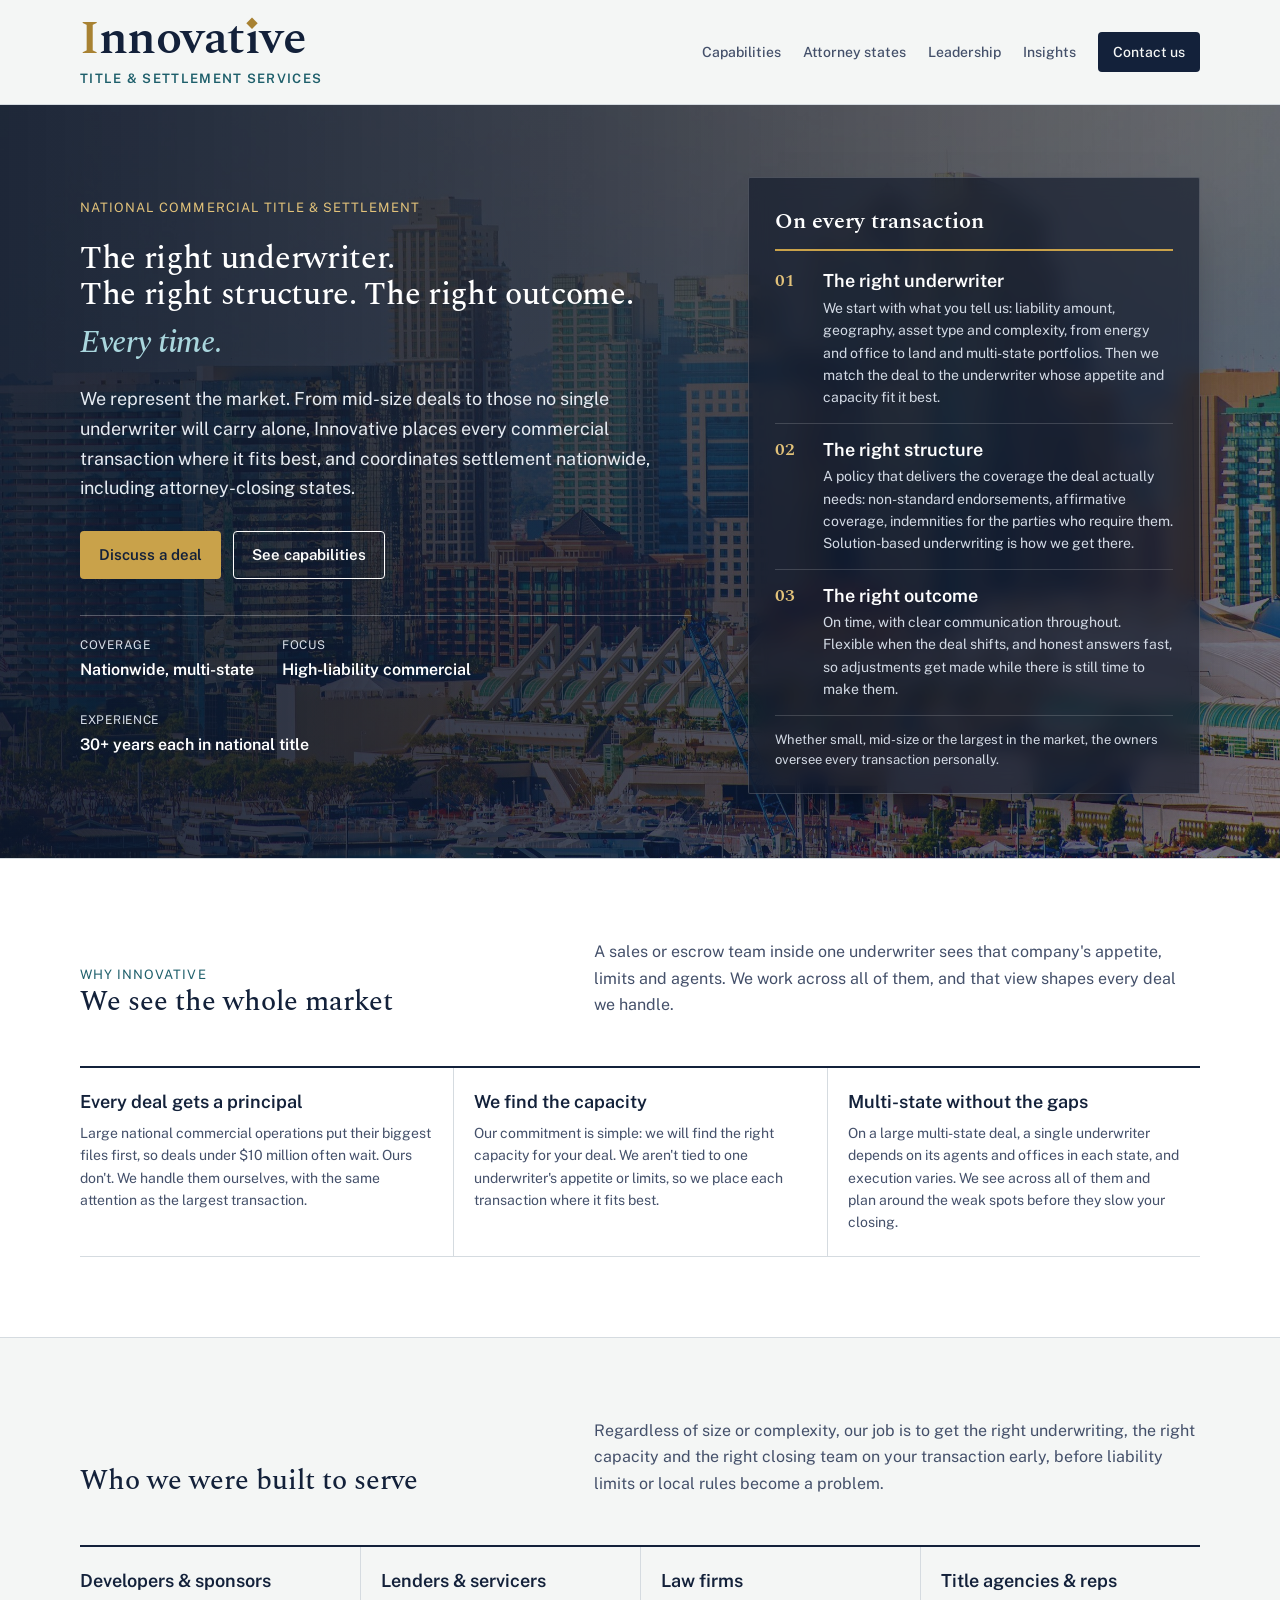
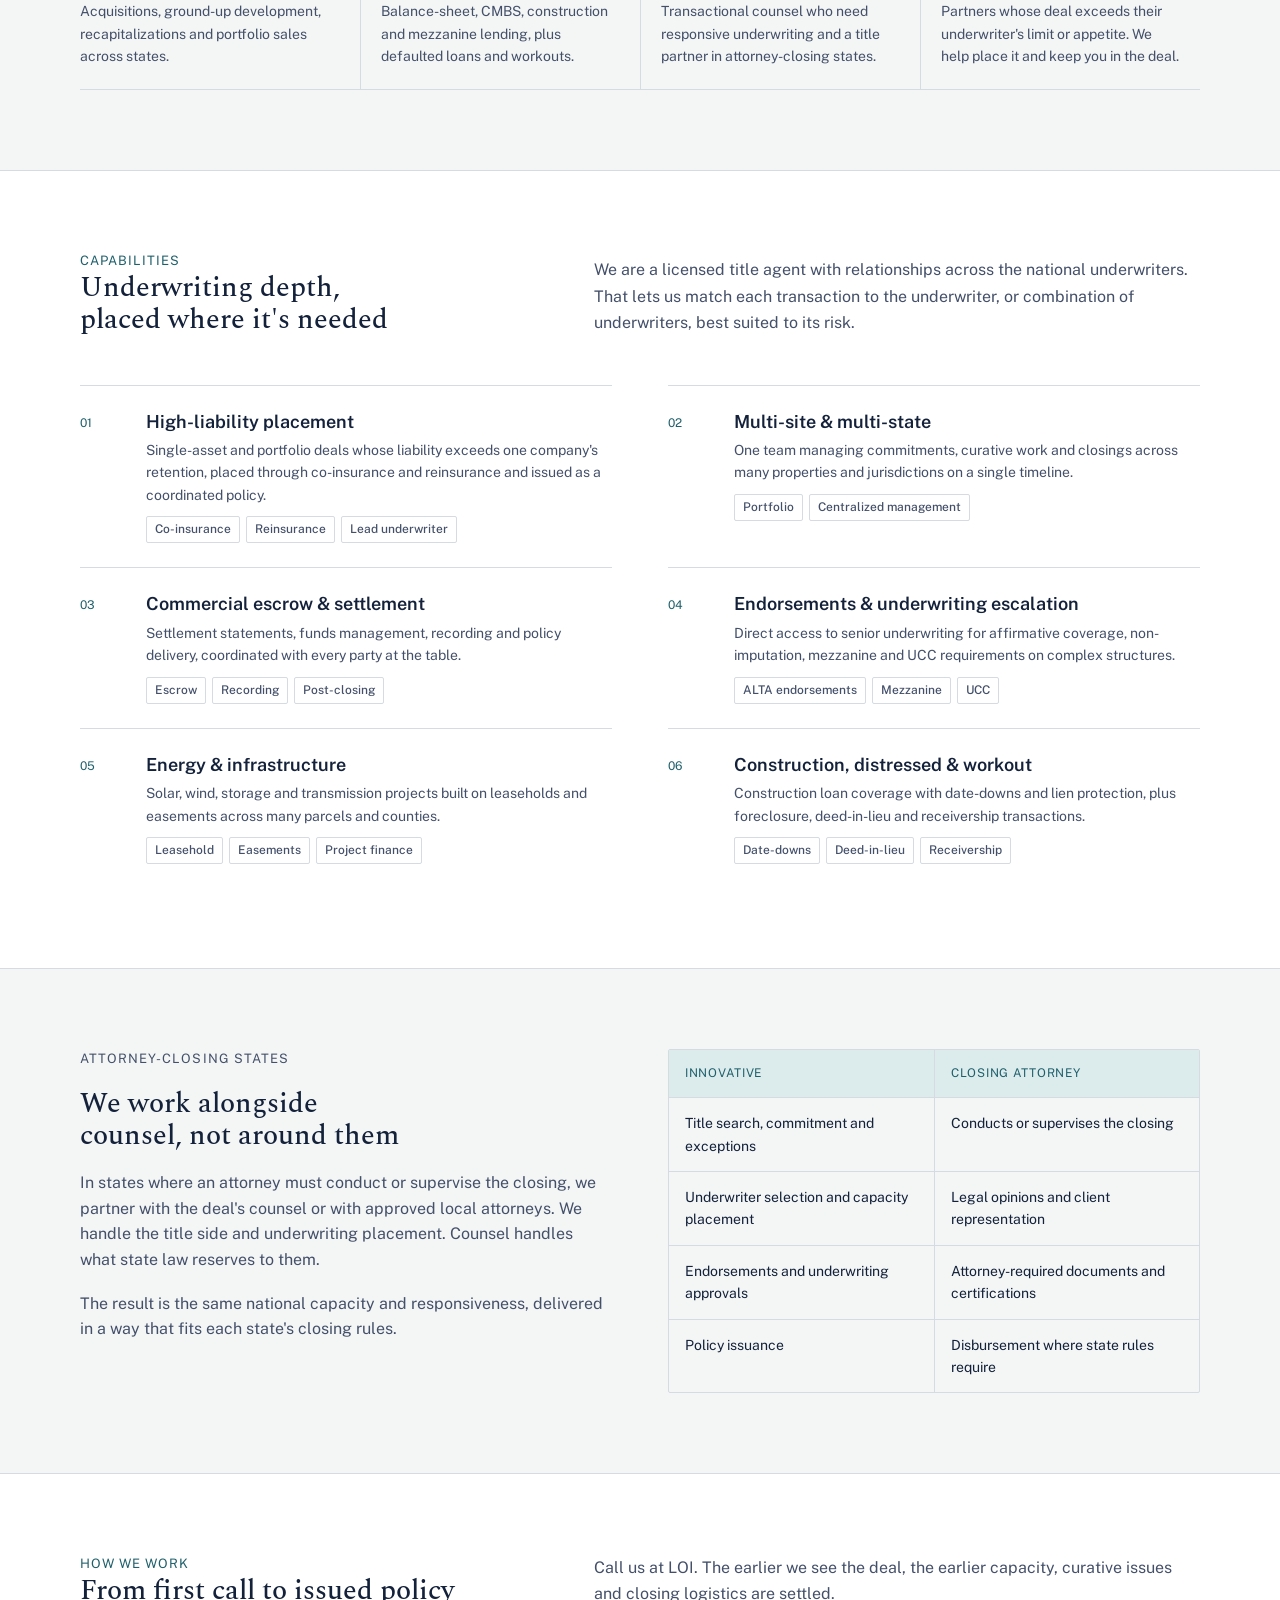
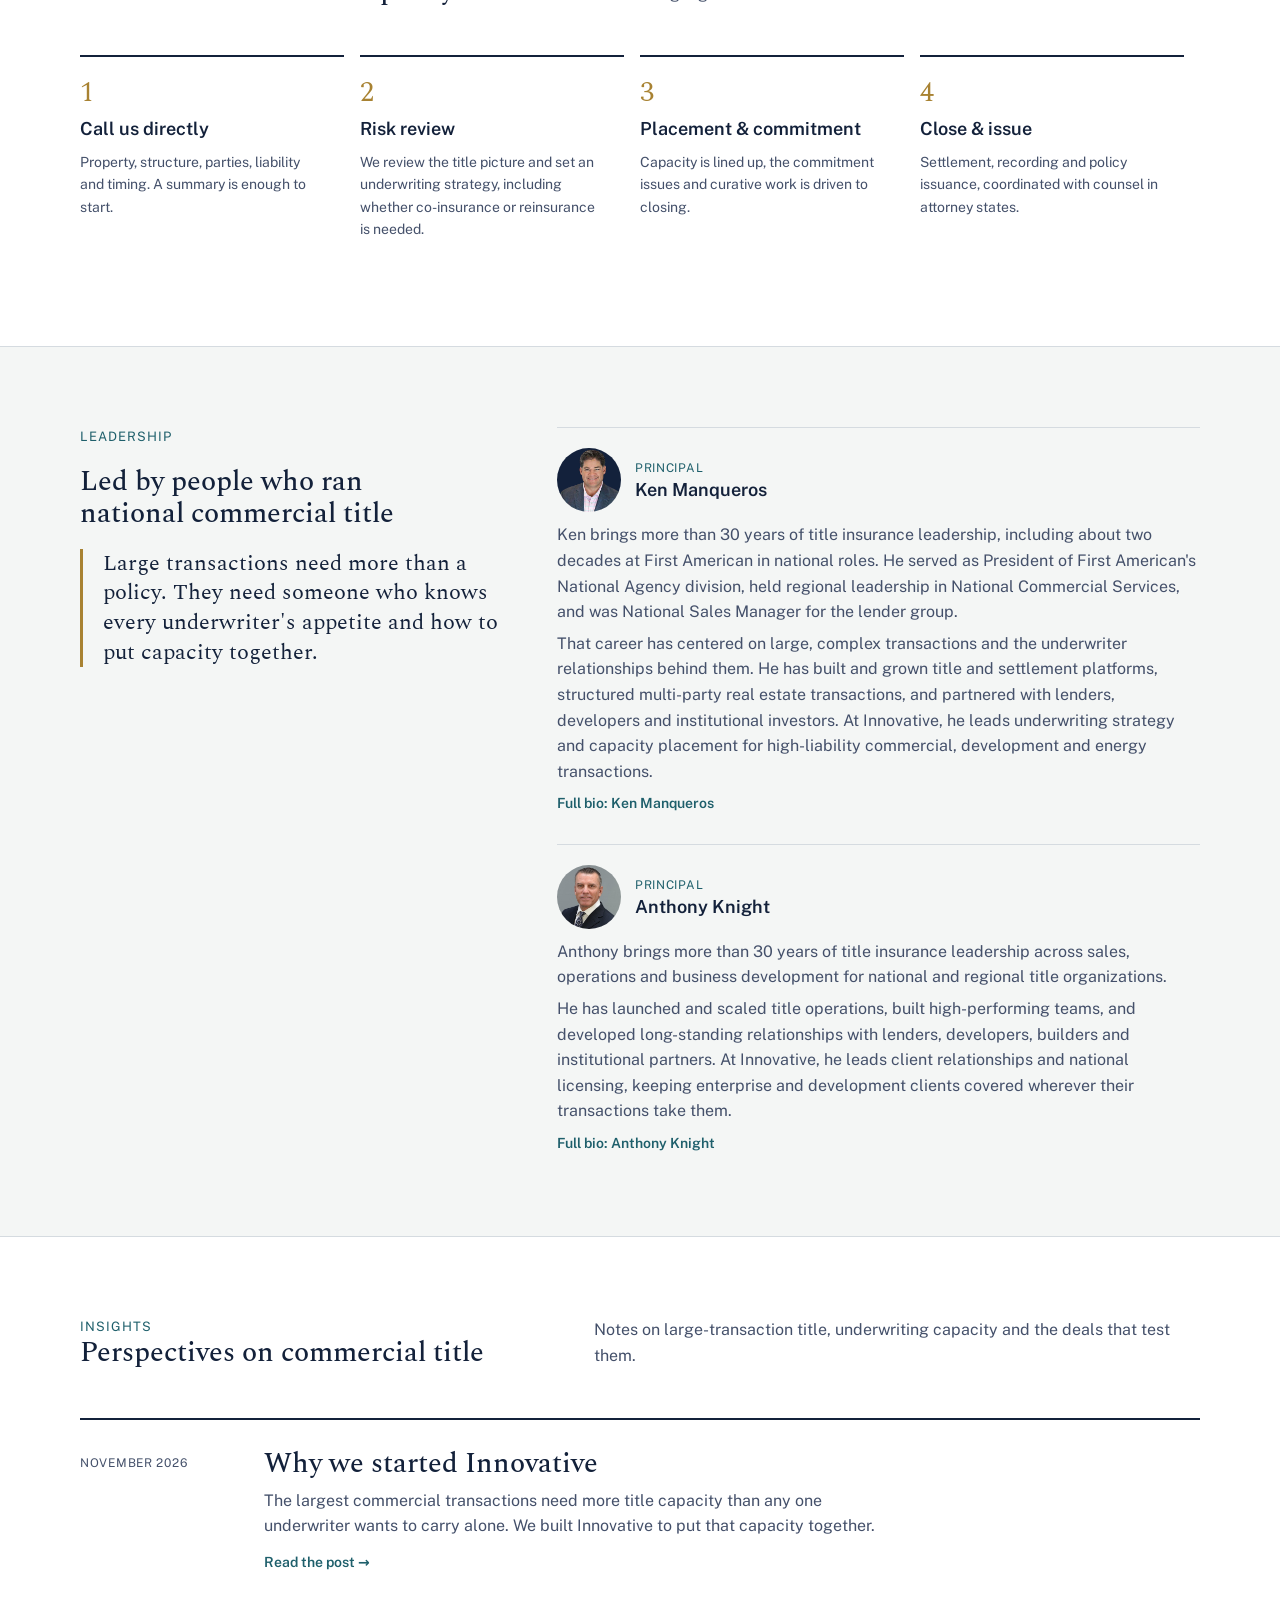
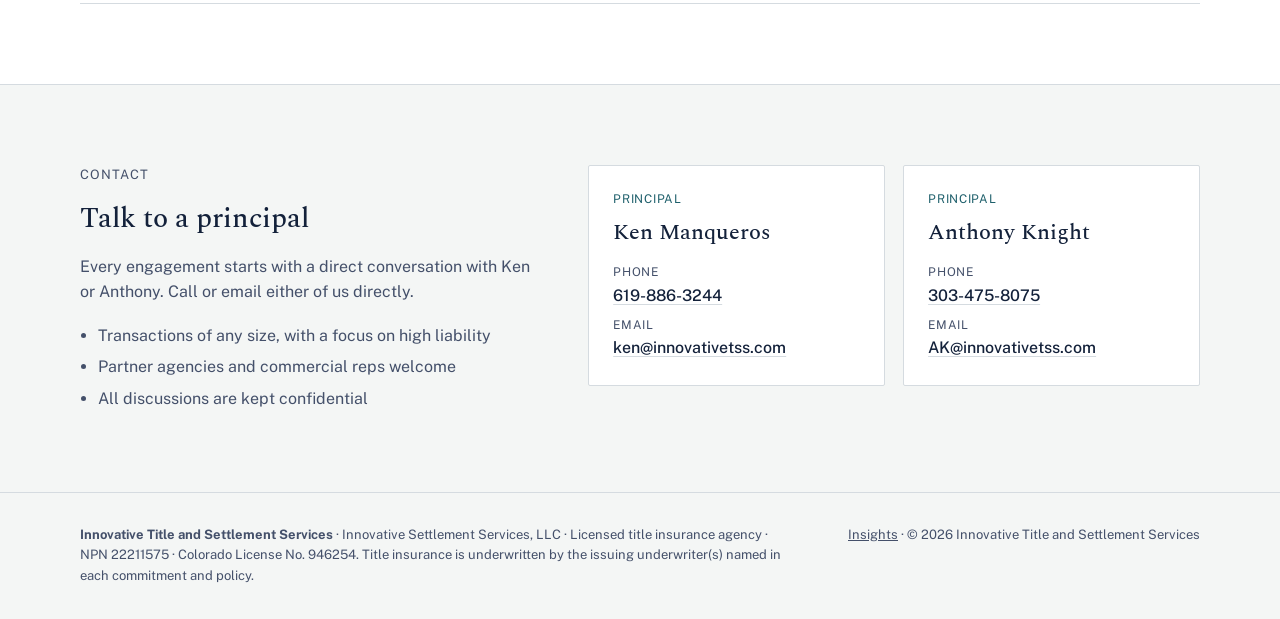
==== index.html @ 337cf84e "Use downtown San Diego photo; soften hero card" ====
<!doctype html>
<html lang="en">
<head>
<meta charset="utf-8">
<meta name="viewport" content="width=device-width,initial-scale=1,viewport-fit=cover">
<title>Innovative Title and Settlement Services | National Commercial Title</title>
<meta name="claude:viewport-fit-sides" content="cover">
<meta name="description" content="Innovative Title and Settlement Services places high-liability commercial title across national underwriters and coordinates settlement nationwide, including attorney-closing states.">
<link rel="canonical" href="https://innovativetss.com/">
<meta property="og:type" content="website">
<meta property="og:site_name" content="Innovative Title and Settlement Services">
<meta property="og:title" content="Innovative Title and Settlement Services | National Commercial Title">
<meta property="og:description" content="Innovative Title and Settlement Services places high-liability commercial title across national underwriters and coordinates settlement nationwide, including attorney-closing states.">
<meta property="og:url" content="https://innovativetss.com/">
<meta property="og:image" content="https://innovativetss.com/email-logo.png">
<meta name="twitter:card" content="summary">
<script type="application/ld+json">{"@context": "https://schema.org", "@graph": [{"@type": "Organization", "@id": "https://innovativetss.com/#organization", "name": "Innovative Title and Settlement Services", "legalName": "Innovative Settlement Services, LLC", "url": "https://innovativetss.com/", "logo": "https://innovativetss.com/email-logo.png", "founder": [{"@id": "https://innovativetss.com/ken-manqueros.html#person", "@type": "Person", "name": "Ken Manqueros"}, {"@id": "https://innovativetss.com/anthony-knight.html#person", "@type": "Person", "name": "Anthony Knight"}]}, {"@type": "WebSite", "@id": "https://innovativetss.com/#website", "url": "https://innovativetss.com/", "name": "Innovative Title and Settlement Services", "publisher": {"@id": "https://innovativetss.com/#organization"}}]}</script>
<link rel="icon" href="favicon.svg" type="image/svg+xml">
<link rel="preconnect" href="https://fonts.googleapis.com">
<link rel="preconnect" href="https://fonts.gstatic.com" crossorigin>
<link rel="stylesheet" href="https://fonts.googleapis.com/css2?family=Spectral:wght@400;500;600;700&family=Public+Sans:wght@400;500;600;700&display=swap">
<link rel="stylesheet" href="styles.css?v=fb296c94">
</head>
<body>
<header class="site">
  <div class="wrap">
    <a class="brand" href="#top" aria-label="Innovative Title and Settlement Services, home">
      <span><b class="wm"><span class="g">I</span>nnovat<span class="ii">ı<i class="dm"></i></span>ve</b><small>Title &amp; Settlement Services</small></span>
    </a>
    <nav class="primary" aria-label="Primary">
      <a href="#capabilities">Capabilities</a>
      <a href="#attorney-states">Attorney states</a>
      <a href="#leadership">Leadership</a>
      <a class="keep" href="insights.html">Insights</a>
      <a class="btn btn-primary" href="#contact">Contact<span class="opt">&nbsp;us</span></a>
    </nav>
  </div>
</header>

<main id="top">
  <section class="hero">
    <div class="wrap">
      <div class="hero-copy">
        <p class="eyebrow">National commercial title &amp; settlement</p>
        <h1><span class="nw">The right underwriter.</span> <span class="nw">The right structure.</span> <span class="nw">The right outcome.</span> <span class="h1-beat">Every time.</span></h1>
        <p class="lede">We represent the market. From mid-size deals to those no single underwriter will carry alone, Innovative places every commercial transaction where it fits best, and coordinates settlement nationwide, including attorney-closing states.</p>
        <div class="hero-actions">
          <a class="btn btn-primary" href="#contact">Discuss a deal</a>
          <a class="btn btn-ghost" href="#capabilities">See capabilities</a>
        </div>
        <dl class="hero-facts">
          <div><dt>Coverage</dt><dd>Nationwide, multi-state</dd></div>
          <div><dt>Focus</dt><dd>High-liability commercial</dd></div>
          <div><dt>Experience</dt><dd>30+ years each in national title</dd></div>
        </dl>
      </div>

      <aside class="schedule" aria-label="What we deliver on every transaction">
        <div class="schedule-head"><b>On every transaction</b></div>
        <ol class="beats">
          <li><span class="n">01</span><div><h3>The right underwriter</h3><p>We start with what you tell us: liability amount, geography, asset type and complexity, from energy and office to land and multi-state portfolios. Then we match the deal to the underwriter whose appetite and capacity fit it best.</p></div></li>
          <li><span class="n">02</span><div><h3>The right structure</h3><p>A policy that delivers the coverage the deal actually needs: non-standard endorsements, affirmative coverage, indemnities for the parties who require them. Solution-based underwriting is how we get there.</p></div></li>
          <li><span class="n">03</span><div><h3>The right outcome</h3><p>On time, with clear communication throughout. Flexible when the deal shifts, and honest answers fast, so adjustments get made while there is still time to make them.</p></div></li>
        </ol>
        <p class="schedule-foot">Whether small, mid-size or the largest in the market, the owners oversee every transaction personally.</p>
      </aside>
    </div>
  </section>

  <section class="band alt" id="why" aria-labelledby="why-h">
    <div class="wrap">
      <div class="sec-head">
        <div><p class="eyebrow">Why Innovative</p><h2 id="why-h">We see the whole market</h2></div>
        <p class="lede">A sales or escrow team inside one underwriter sees that company's appetite, limits and agents. We work across all of them, and that view shapes every deal we handle.</p>
      </div>
      <div class="audiences">
        <div class="aud"><h3>Every deal gets a principal</h3><p>Large national commercial operations put their biggest files first, so deals under $10 million often wait. Ours don't. We handle them ourselves, with the same attention as the largest transaction.</p></div>
        <div class="aud"><h3>We find the capacity</h3><p>Our commitment is simple: we will find the right capacity for your deal. We aren't tied to one underwriter's appetite or limits, so we place each transaction where it fits best.</p></div>
        <div class="aud"><h3>Multi-state without the gaps</h3><p>On a large multi-state deal, a single underwriter depends on its agents and offices in each state, and execution varies. We see across all of them and plan around the weak spots before they slow your closing.</p></div>
      </div>
    </div>
  </section>

  <section class="band" aria-labelledby="who">
    <div class="wrap">
      <div class="sec-head">
        <div><h2 id="who">Who we were built to serve</h2></div>
        <p class="lede">Regardless of size or complexity, our job is to get the right underwriting, the right capacity and the right closing team on your transaction early, before liability limits or local rules become a problem.</p>
      </div>
      <div class="audiences">
        <div class="aud"><h3>Developers &amp; sponsors</h3><p>Acquisitions, ground-up development, recapitalizations and portfolio sales across states.</p></div>
        <div class="aud"><h3>Lenders &amp; servicers</h3><p>Balance-sheet, CMBS, construction and mezzanine lending, plus defaulted loans and workouts.</p></div>
        <div class="aud"><h3>Law firms</h3><p>Transactional counsel who need responsive underwriting and a title partner in attorney-closing states.</p></div>
        <div class="aud"><h3>Title agencies &amp; reps</h3><p>Partners whose deal exceeds their underwriter's limit or appetite. We help place it and keep you in the deal.</p></div>
      </div>
    </div>
  </section>

  <section class="band alt" id="capabilities" aria-labelledby="cap-h">
    <div class="wrap">
      <div class="sec-head">
        <div><p class="eyebrow">Capabilities</p><h2 id="cap-h">Underwriting depth, placed where it's needed</h2></div>
        <p class="lede">We are a licensed title agent with relationships across the national underwriters. That lets us match each transaction to the underwriter, or combination of underwriters, best suited to its risk.</p>
      </div>
      <div class="caps">
        <article class="cap"><span class="code">01</span><div><h3>High-liability placement</h3><p>Single-asset and portfolio deals whose liability exceeds one company's retention, placed through co-insurance and reinsurance and issued as a coordinated policy.</p><ul><li>Co-insurance</li><li>Reinsurance</li><li>Lead underwriter</li></ul></div></article>
        <article class="cap"><span class="code">02</span><div><h3>Multi-site &amp; multi-state</h3><p>One team managing commitments, curative work and closings across many properties and jurisdictions on a single timeline.</p><ul><li>Portfolio</li><li>Centralized management</li></ul></div></article>
        <article class="cap"><span class="code">03</span><div><h3>Commercial escrow &amp; settlement</h3><p>Settlement statements, funds management, recording and policy delivery, coordinated with every party at the table.</p><ul><li>Escrow</li><li>Recording</li><li>Post-closing</li></ul></div></article>
        <article class="cap"><span class="code">04</span><div><h3>Endorsements &amp; underwriting escalation</h3><p>Direct access to senior underwriting for affirmative coverage, non-imputation, mezzanine and UCC requirements on complex structures.</p><ul><li>ALTA endorsements</li><li>Mezzanine</li><li>UCC</li></ul></div></article>
        <article class="cap"><span class="code">05</span><div><h3>Energy &amp; infrastructure</h3><p>Solar, wind, storage and transmission projects built on leaseholds and easements across many parcels and counties.</p><ul><li>Leasehold</li><li>Easements</li><li>Project finance</li></ul></div></article>
        <article class="cap"><span class="code">06</span><div><h3>Construction, distressed &amp; workout</h3><p>Construction loan coverage with date-downs and lien protection, plus foreclosure, deed-in-lieu and receivership transactions.</p><ul><li>Date-downs</li><li>Deed-in-lieu</li><li>Receivership</li></ul></div></article>
      </div>
    </div>
  </section>

  <section class="band" id="attorney-states" aria-labelledby="att-h">
    <div class="wrap split">
      <div class="copy">
        <p class="eyebrow">Attorney-closing states</p>
        <h2 id="att-h">We work alongside counsel, not around them</h2>
        <p>In states where an attorney must conduct or supervise the closing, we partner with the deal's counsel or with approved local attorneys. We handle the title side and underwriting placement. Counsel handles what state law reserves to them.</p>
        <p>The result is the same national capacity and responsiveness, delivered in a way that fits each state's closing rules.</p>
      </div>
      <div class="roles" role="table" aria-label="Division of responsibilities in attorney-closing states">
        <div class="roles-row head" role="row"><div role="columnheader">Innovative</div><div role="columnheader">Closing attorney</div></div>
        <div class="roles-row" role="row"><div role="cell">Title search, commitment and exceptions</div><div role="cell">Conducts or supervises the closing</div></div>
        <div class="roles-row" role="row"><div role="cell">Underwriter selection and capacity placement</div><div role="cell">Legal opinions and client representation</div></div>
        <div class="roles-row" role="row"><div role="cell">Endorsements and underwriting approvals</div><div role="cell">Attorney-required documents and certifications</div></div>
        <div class="roles-row" role="row"><div role="cell">Policy issuance</div><div role="cell">Disbursement where state rules require</div></div>
      </div>
    </div>
  </section>

  <section class="band alt" id="process" aria-labelledby="proc-h">
    <div class="wrap">
      <div class="sec-head">
        <div><p class="eyebrow">How we work</p><h2 id="proc-h">From first call to issued policy</h2></div>
        <p class="lede">Call us at LOI. The earlier we see the deal, the earlier capacity, curative issues and closing logistics are settled.</p>
      </div>
      <div class="steps">
        <div class="step"><span class="n">1</span><h3>Call us directly</h3><p>Property, structure, parties, liability and timing. A summary is enough to start.</p></div>
        <div class="step"><span class="n">2</span><h3>Risk review</h3><p>We review the title picture and set an underwriting strategy, including whether co-insurance or reinsurance is needed.</p></div>
        <div class="step"><span class="n">3</span><h3>Placement &amp; commitment</h3><p>Capacity is lined up, the commitment issues and curative work is driven to closing.</p></div>
        <div class="step"><span class="n">4</span><h3>Close &amp; issue</h3><p>Settlement, recording and policy issuance, coordinated with counsel in attorney states.</p></div>
      </div>
    </div>
  </section>

  <section class="band" id="leadership" aria-labelledby="lead-h">
    <div class="wrap leader">
      <div style="display:grid;gap:18px">
        <p class="eyebrow">Leadership</p>
        <h2 id="lead-h">Led by people who ran national commercial title</h2>
        <p class="quote">Large transactions need more than a policy. They need someone who knows every underwriter's appetite and how to put capacity together.</p>
      </div>
      <div class="people">
        <div class="person">
          <div class="person-head"><span class="avatar" aria-hidden="true"><img src="ken-manqueros.jpg" alt="" width="64" height="64"></span><div><span class="role">Principal</span><h3><a href="ken-manqueros.html">Ken Manqueros</a></h3></div></div>
          <p>Ken brings more than 30 years of title insurance leadership, including about two decades at First American in national roles. He served as President of First American's National Agency division, held regional leadership in National Commercial Services, and was National Sales Manager for the lender group.</p>
          <p>That career has centered on large, complex transactions and the underwriter relationships behind them. He has built and grown title and settlement platforms, structured multi-party real estate transactions, and partnered with lenders, developers and institutional investors. At Innovative, he leads underwriting strategy and capacity placement for high-liability commercial, development and energy transactions.</p>
          <p><a class="bio-link" href="ken-manqueros.html">Full bio: Ken Manqueros</a></p>
        </div>
        <div class="person">
          <div class="person-head"><span class="avatar" aria-hidden="true"><img src="anthony-knight.jpg" alt="" width="64" height="64"></span><div><span class="role">Principal</span><h3><a href="anthony-knight.html">Anthony Knight</a></h3></div></div>
          <p>Anthony brings more than 30 years of title insurance leadership across sales, operations and business development for national and regional title organizations.</p>
          <p>He has launched and scaled title operations, built high-performing teams, and developed long-standing relationships with lenders, developers, builders and institutional partners. At Innovative, he leads client relationships and national licensing, keeping enterprise and development clients covered wherever their transactions take them.</p>
          <p><a class="bio-link" href="anthony-knight.html">Full bio: Anthony Knight</a></p>
        </div>
      </div>
    </div>
  </section>

  <section class="band alt" id="insights" aria-labelledby="ins-h">
    <div class="wrap">
      <div class="sec-head">
        <div><p class="eyebrow">Insights</p><h2 id="ins-h">Perspectives on commercial title</h2></div>
        <p class="lede">Notes on large-transaction title, underwriting capacity and the deals that test them.</p>
      </div>
      <div class="post-list">
        <a class="post-item" href="why-we-started-innovative.html"><time>November 2026</time><div><h2>Why we started Innovative</h2><p>The largest commercial transactions need more title capacity than any one underwriter wants to carry alone. We built Innovative to put that capacity together.</p><span class="more">Read the post →</span></div></a>
      </div>
    </div>
  </section>

  <section class="contact band" id="contact" aria-labelledby="contact-h">
    <div class="wrap">
      <div class="contact-copy">
        <p class="eyebrow">Contact</p>
        <h2 id="contact-h">Talk to a principal</h2>
        <p>Every engagement starts with a direct conversation with Ken or Anthony. Call or email either of us directly.</p>
        <ul>
          <li>Transactions of any size, with a focus on high liability</li>
          <li>Partner agencies and commercial reps welcome</li>
          <li>All discussions are kept confidential</li>
        </ul>
      </div>
      <div class="contacts">
        <div class="card">
          <span class="role">Principal</span>
          <h3>Ken Manqueros</h3>
          <dl>
            <div><dt>Phone</dt><dd><a href="tel:+16198863244">619-886-3244</a></dd></div>
            <div><dt>Email</dt><dd><a href="mailto:ken@innovativetss.com">ken@innovativetss.com</a></dd></div>
          </dl>
        </div>
        <div class="card">
          <span class="role">Principal</span>
          <h3>Anthony Knight</h3>
          <dl>
            <div><dt>Phone</dt><dd><a href="tel:+13034758075">303-475-8075</a></dd></div>
            <div><dt>Email</dt><dd><a href="mailto:AK@innovativetss.com">AK@innovativetss.com</a></dd></div>
          </dl>
        </div>
      </div>
    </div>
  </section>
</main>


<footer class="site">
  <div class="wrap">
    <p><b>Innovative Title and Settlement Services</b> · Innovative Settlement Services, LLC · Licensed title insurance agency · NPN 22211575 · Colorado License No. 946254. Title insurance is underwritten by the issuing underwriter(s) named in each commitment and policy.</p>
    <p><a href="insights.html">Insights</a> · © 2026 Innovative Title and Settlement Services</p>
  </div>
</footer>
</body>
</html>
---- styles.css ----
/* Layout: document-inspired — a commitment "Schedule A" hero beside the thesis, then plain ruled sections like a title file, one brass accent for the liability stack. */
:root{
  --paper:#F4F6F5; --sheet:#FFFFFF; --ink:#13213A; --ink-2:#44506A; --rule:#D5DBE0;
  --steel:#1E5F6B; --steel-soft:#DCEBEC; --brass:#A88232; --brass-soft:#F2E8D2;
  --display:"Spectral", Georgia, "Times New Roman", serif;
  --body:"Public Sans", system-ui, -apple-system, "Segoe UI", sans-serif;
  --mono:"Public Sans", system-ui, -apple-system, "Segoe UI", sans-serif;
  /* type scale: xs .75 / sm .875 / base 1 / lg 1.125 / xl 1.375 / 2xl 1.75 / 3xl 2.25 */
  --s0:.75rem; --s1:.8125rem; --s-sm:.875rem; --s2:1rem; --s3:1.125rem; --s4:1.375rem; --s5:1.75rem; --s6:2rem; --brand:3rem;
  --wrap:72rem;
}
@media (prefers-color-scheme: dark){:root:not([data-theme="light"]){
  --paper:#0E1522; --sheet:#152034; --ink:#E8ECF2; --ink-2:#A7B1C2; --rule:#2A3650;
  --steel:#6FB6C0; --steel-soft:#183740; --brass:#D2AC5C; --brass-soft:#3A3020; color-scheme:dark}}
:root[data-theme="dark"]{
  --paper:#0E1522; --sheet:#152034; --ink:#E8ECF2; --ink-2:#A7B1C2; --rule:#2A3650;
  --steel:#6FB6C0; --steel-soft:#183740; --brass:#D2AC5C; --brass-soft:#3A3020; color-scheme:dark}

body{background:var(--paper);color:var(--ink);font-family:var(--body);font-size:var(--s2);line-height:1.6;-webkit-font-smoothing:antialiased}
*,*::before,*::after{box-sizing:border-box}
a{color:var(--steel)}
:focus-visible{outline:2px solid var(--brass);outline-offset:3px}
.wrap{max-width:var(--wrap);margin:0 auto;padding-left:max(16px,env(safe-area-inset-left,0px));padding-right:max(16px,env(safe-area-inset-right,0px))}
h1,h2,h3{font-family:var(--display);font-weight:500;line-height:1.15;text-wrap:balance;margin:0}
h1{font-size:var(--s6);letter-spacing:-.01em}
h2{font-size:var(--s5)}
h3{font-size:var(--s3);font-family:var(--body);font-weight:600;line-height:1.3}
p{margin:0}
.eyebrow{font-family:var(--mono);font-size:var(--s1);letter-spacing:.08em;text-transform:uppercase;color:var(--steel)}
.lede{font-size:var(--s3);line-height:1.65;color:var(--ink-2);max-width:38rem}

/* header */
body::before{content:"";position:fixed;inset:0 0 auto;height:env(safe-area-inset-top,0px);z-index:10;background:var(--paper)}
header.site{position:sticky;top:env(safe-area-inset-top,0px);z-index:9;background:var(--paper);border-bottom:1px solid var(--rule)}
header.site .wrap{display:flex;align-items:center;justify-content:space-between;gap:16px;padding-block:14px;flex-wrap:wrap}
.brand{display:flex;align-items:center;gap:14px;text-decoration:none;color:var(--ink)}
.brand svg{flex:none;width:66px;height:66px}
.brand b{font-family:var(--display);font-weight:700;font-size:var(--brand);letter-spacing:-.01em;line-height:1.05;display:block}
.brand .wm{font-weight:600}
.wm .ii{position:relative;display:inline-block;line-height:1}
.wm .dm{position:absolute;left:calc(50% - .005em);top:.165em;width:.16em;height:.16em;transform:translate(-50%,-50%) rotate(45deg);background:var(--brass)}
.wm .g{color:var(--brass)}
.brand small{display:block;margin-top:5px;font-family:var(--mono);font-size:var(--s1);font-weight:600;letter-spacing:.1em;text-transform:uppercase;color:var(--steel)}
nav.primary{display:flex;gap:22px;flex-wrap:wrap;align-items:center}
nav.primary a{color:var(--ink-2);text-decoration:none;font-size:var(--s-sm);font-weight:500}
nav.primary a:hover{color:var(--ink)}
.btn{display:inline-flex;align-items:center;gap:8px;padding:11px 18px;border-radius:4px;font-weight:600;font-size:.9375rem;text-decoration:none;border:1px solid transparent;cursor:pointer;font-family:var(--body)}
.btn-primary{background:var(--ink);color:var(--paper)}
.btn-primary:hover{background:var(--steel)}
.btn-ghost{border-color:var(--ink);color:var(--ink);background:transparent}
.btn-ghost:hover{background:var(--sheet)}
nav.primary .btn{padding:8px 14px;color:var(--paper);gap:0}
@media (max-width:1180px){nav.primary a:not(.btn):not(.keep){display:none}}
@media (max-width:600px){nav.primary a.keep{display:none}}
@media (max-width:760px){
  header.site .wrap{flex-wrap:nowrap;padding-block:14px;gap:10px}
  .brand{gap:10px;min-width:0}
  :root{--s6:1.625rem;--s5:1.375rem;--brand:2.25rem}
  .brand svg{width:50px;height:50px}
  .brand b{letter-spacing:-.015em;line-height:1}
  .brand small{font-size:.6rem;font-weight:600;letter-spacing:.06em;white-space:nowrap;color:var(--steel);margin-top:4px;display:block}
  nav.primary{flex-wrap:nowrap;flex:none}
  nav.primary .btn{padding:8px 11px;font-size:.8125rem}
  nav.primary .btn .opt{display:none}
  .hero .wrap{padding-block:36px 44px}
}

/* hero */
.hero .wrap{display:grid;grid-template-columns:minmax(0,1.15fr) minmax(0,.85fr);gap:56px;padding-block:72px 64px;align-items:center}
.hero-copy{display:grid;gap:22px}
.hero-actions{display:flex;gap:12px;flex-wrap:wrap;margin-top:6px}
.hero-facts{display:flex;gap:28px;flex-wrap:wrap;margin-top:14px;padding-top:20px;border-top:1px solid var(--rule)}
.hero-facts div{display:grid;gap:2px}
.hero-facts dt{font-family:var(--mono);font-size:var(--s0);letter-spacing:.06em;text-transform:uppercase;color:var(--ink-2)}
.hero-facts dd{margin:0;font-weight:600}
@media (max-width:900px){.hero .wrap{grid-template-columns:1fr;gap:40px;padding-block:48px}}

/* schedule A card */
.schedule{background:var(--sheet);border:1px solid var(--rule);border-radius:2px;padding:26px 26px 22px;box-shadow:0 1px 0 var(--rule),0 18px 40px -28px rgba(19,33,58,.45);font-size:var(--s-sm);min-width:0}
.schedule-head{display:flex;justify-content:space-between;align-items:baseline;gap:12px;border-bottom:2px solid var(--ink);padding-bottom:10px;margin-bottom:14px}
.schedule-head b{font-family:var(--display);font-size:var(--s4);font-weight:600}
.schedule-head span{font-family:var(--mono);font-size:var(--s0);color:var(--ink-2)}
.schedule dl{display:grid;grid-template-columns:auto 1fr;gap:8px 14px;margin:0 0 18px}
.schedule dt{font-family:var(--mono);font-size:var(--s0);color:var(--ink-2);padding-top:2px}
.schedule dd{margin:0}
.stack-label{font-family:var(--mono);font-size:var(--s0);letter-spacing:.06em;text-transform:uppercase;color:var(--ink-2);margin-bottom:8px}
.stack{display:grid;gap:4px}
.layer{display:flex;justify-content:space-between;align-items:center;gap:10px;padding:10px 12px;border-radius:2px;font-weight:500}
.layer small{font-family:var(--mono);font-size:var(--s0);font-weight:400}
.l1{background:var(--ink);color:var(--paper)}
.l2{background:var(--steel);color:var(--paper)}
.l3{background:var(--brass-soft);color:var(--ink);border:1px dashed var(--brass)}
.beats{list-style:none;margin:0;padding:0}
.beats li{display:grid;grid-template-columns:2.25rem 1fr;gap:4px 12px;padding:14px 0;border-bottom:1px solid var(--rule)}
.beats li:first-child{padding-top:4px}
.beats .n{font-family:var(--display);font-size:var(--s3);color:var(--brass);font-weight:600;line-height:1.3}
.beats h3{font-size:var(--s3);font-weight:600;margin:0 0 4px}
.beats p{margin:0;color:var(--ink-2)}
.schedule-foot{margin-top:14px;font-size:.8125rem;color:var(--ink-2)}

/* sections */
section.band{border-top:1px solid var(--rule)}
section.band > .wrap{padding-block:80px}
.sec-head{display:grid;grid-template-columns:minmax(0,1fr) minmax(0,1.3fr);gap:48px;margin-bottom:48px;align-items:end}
.sec-head .lede{font-size:var(--s2)}
@media (max-width:800px){.sec-head{grid-template-columns:1fr;gap:16px}}
.alt{background:var(--sheet)}

/* audiences */
.audiences{display:grid;grid-template-columns:repeat(auto-fit,minmax(min(100%,13rem),1fr));gap:0;border-top:2px solid var(--ink)}
.aud{padding:22px 20px 22px 0;border-bottom:1px solid var(--rule);display:grid;gap:8px;align-content:start}
.aud + .aud{padding-left:20px;border-left:1px solid var(--rule)}
@media (max-width:640px){.aud + .aud{padding-left:0;border-left:0}}
.aud p{color:var(--ink-2);font-size:var(--s-sm)}

/* capabilities */
.caps{display:grid;grid-template-columns:repeat(2,minmax(0,1fr));gap:0 56px}
@media (max-width:760px){.caps{grid-template-columns:1fr}}
.cap{display:grid;grid-template-columns:3.25rem minmax(0,1fr);gap:14px;padding-block:24px;border-top:1px solid var(--rule)}
.cap .code{font-family:var(--mono);font-size:var(--s0);color:var(--steel);padding-top:4px}
.cap h3{margin-bottom:6px}
.cap p{color:var(--ink-2);font-size:var(--s-sm)}
.cap ul{margin:10px 0 0;padding:0;list-style:none;display:flex;flex-wrap:wrap;gap:6px}
.cap li{font-family:var(--mono);font-size:var(--s0);font-weight:500;padding:3px 8px;border:1px solid var(--rule);border-radius:2px;color:var(--ink-2)}

/* attorney states */
.split{display:grid;grid-template-columns:minmax(0,1fr) minmax(0,1fr);gap:56px;align-items:start}
@media (max-width:860px){.split{grid-template-columns:1fr;gap:32px}}
.split .copy{display:grid;gap:18px}
.split .copy p{color:var(--ink-2)}
.roles{border:1px solid var(--rule);background:var(--paper);border-radius:2px}
.roles-row{display:grid;grid-template-columns:minmax(0,1fr) minmax(0,1fr);border-top:1px solid var(--rule)}
.roles-row:first-child{border-top:0}
.roles-row > div{padding:14px 16px;font-size:var(--s-sm);min-width:0}
.roles-row > div + div{border-left:1px solid var(--rule)}
.roles-row.head > div{font-family:var(--mono);font-size:var(--s0);letter-spacing:.06em;text-transform:uppercase;color:var(--steel);background:var(--steel-soft)}

/* process */
.steps{display:grid;grid-template-columns:repeat(4,minmax(0,1fr));gap:0;counter-reset:step}
@media (max-width:900px){.steps{grid-template-columns:repeat(2,minmax(0,1fr))}}
@media (max-width:520px){.steps{grid-template-columns:1fr}}
.step{padding:22px 22px 26px 0;border-top:2px solid var(--ink);display:grid;gap:10px;align-content:start;margin-right:16px}
.step .n{font-family:var(--display);font-size:var(--s5);color:var(--brass);line-height:1}
.step p{color:var(--ink-2);font-size:var(--s-sm)}

/* leadership */
.leader{display:grid;grid-template-columns:minmax(0,.8fr) minmax(0,1.2fr);gap:48px;align-items:start}
@media (max-width:800px){.leader{grid-template-columns:1fr;gap:24px}}
.quote{font-family:var(--display);font-size:var(--s4);line-height:1.35;border-left:3px solid var(--brass);padding-left:20px}
.people{display:grid;gap:28px}
.person{display:grid;gap:6px;padding-top:20px;border-top:1px solid var(--rule)}
.person .role{font-family:var(--mono);font-size:var(--s0);letter-spacing:.06em;text-transform:uppercase;color:var(--steel)}
.person p{color:var(--ink-2)}
.todo{background:var(--brass-soft);color:var(--ink);padding:0 4px;border-radius:2px}
.person-head{display:flex;align-items:center;gap:14px;margin-bottom:4px}
.person-head .role{display:block}
.avatar{flex:none;width:64px;height:64px;border-radius:50%;display:grid;place-items:center;background:var(--steel-soft);color:var(--steel);font-family:var(--display);font-size:1.375rem;font-weight:600;overflow:hidden}
.avatar img{width:100%;height:100%;object-fit:cover}
.contacts{display:grid;grid-template-columns:repeat(2,minmax(0,1fr));gap:18px;align-content:start}
@media (max-width:560px){.contacts{grid-template-columns:1fr}}
.card{background:var(--sheet);border:1px solid var(--rule);border-radius:2px;padding:24px;display:grid;gap:10px;align-content:start;min-width:0}
.card .role{font-family:var(--mono);font-size:var(--s0);letter-spacing:.06em;text-transform:uppercase;color:var(--steel)}
.card h3{font-family:var(--display);font-weight:500;font-size:var(--s4)}
.card dl{margin:6px 0 0;display:grid;gap:8px}
.card dt{font-family:var(--mono);font-size:var(--s0);letter-spacing:.06em;text-transform:uppercase;color:var(--ink-2)}
.card dd{margin:0;font-weight:500;overflow-wrap:anywhere}
.card a{color:var(--ink);text-decoration-color:var(--rule);text-underline-offset:3px}
.card a:hover{color:var(--steel)}
.licenses{font-size:var(--s0)}

/* contact */
.contact .wrap{display:grid;grid-template-columns:minmax(0,.85fr) minmax(0,1.15fr);gap:56px;padding-block:80px}
@media (max-width:900px){.contact .wrap{grid-template-columns:1fr;gap:32px}}
.contact-copy{display:grid;gap:18px;align-content:start}
.contact-copy p{color:var(--ink-2)}
.contact-copy ul{margin:0;padding-left:1.1rem;color:var(--ink-2);display:grid;gap:6px}
form.intake{background:var(--sheet);border:1px solid var(--rule);border-radius:2px;padding:28px;display:grid;grid-template-columns:repeat(2,minmax(0,1fr));gap:16px 18px}
@media (max-width:560px){form.intake{grid-template-columns:1fr;padding:20px}}
.field{display:grid;gap:6px;min-width:0}
.field.full{grid-column:1/-1}
label{font-size:.8125rem;font-weight:600}
input,select,textarea{font:inherit;font-size:.9375rem;color:var(--ink);background:var(--paper);border:1px solid var(--rule);border-radius:3px;padding:10px 12px;width:100%}
textarea{min-height:110px;resize:vertical}
input:focus,select:focus,textarea:focus{outline:2px solid var(--steel);outline-offset:0;border-color:var(--steel)}
.form-foot{grid-column:1/-1;display:flex;justify-content:space-between;align-items:center;gap:16px;flex-wrap:wrap}
.form-foot small{color:var(--ink-2);font-size:.8125rem;max-width:26rem}
.thanks{grid-column:1/-1;background:var(--steel-soft);color:var(--ink);padding:14px 16px;border-radius:3px;font-size:.9375rem}

footer.site{border-top:1px solid var(--rule)}
footer.site .wrap{padding-block:32px;display:flex;justify-content:space-between;gap:24px;flex-wrap:wrap;color:var(--ink-2);font-size:.8125rem}
footer.site p{max-width:44rem}
@media (prefers-reduced-motion:no-preference){.btn{transition:background .15s,color .15s}}

/* ---------- insights ---------- */
.page-head .wrap{padding-block:56px 40px;display:grid;gap:14px}
.page-head h1{font-size:var(--s6)}
.page-head .lede{font-size:var(--s3)}
.post-list{display:grid;gap:0;border-top:2px solid var(--ink)}
.post-item{display:grid;grid-template-columns:10rem minmax(0,1fr);gap:24px;padding-block:28px;border-bottom:1px solid var(--rule);text-decoration:none;color:var(--ink)}
.post-item:hover h2{color:var(--steel)}
.post-item time{font-family:var(--mono);font-size:var(--s0);letter-spacing:.06em;text-transform:uppercase;color:var(--ink-2);padding-top:6px}
.post-item h2{font-size:var(--s5);margin-bottom:8px}
.post-item p{color:var(--ink-2);max-width:40rem}
.post-item .more{display:inline-block;margin-top:12px;font-weight:600;font-size:var(--s-sm);color:var(--steel)}
@media (max-width:640px){.post-item{grid-template-columns:1fr;gap:6px}}
.article .wrap{padding-block:48px 72px}
.article-inner{max-width:42rem;margin:0 auto;display:grid;gap:22px}
.article .back{font-size:var(--s-sm);font-weight:600;color:var(--steel);text-decoration:none}
.article h1{font-size:var(--s6)}
.article .dek{font-size:var(--s3);color:var(--ink-2);line-height:1.6}
.byline{display:flex;gap:12px;align-items:center;padding-block:14px;border-block:1px solid var(--rule);font-size:var(--s-sm);color:var(--ink-2)}
.byline b{color:var(--ink);font-weight:600}
.article-body{display:grid;gap:18px;font-size:1.0625rem;line-height:1.75}
.article-body h2{font-size:var(--s4);margin-top:14px}
.article-body ul{margin:0;padding-left:1.2rem;display:grid;gap:8px}
.article-body strong{font-weight:600}
.cta-box{margin-top:12px;background:var(--sheet);border:1px solid var(--rule);border-left:3px solid var(--brass);padding:22px 24px;display:grid;gap:10px}
.cta-box p{color:var(--ink-2)}
.cta-box .btn{justify-self:start}
nav.primary a[aria-current="page"]{color:var(--ink);font-weight:600}

footer.site a{color:inherit}
section[id]{scroll-margin-top:110px}
@media (max-width:760px){section[id]{scroll-margin-top:90px}}

.h1-beat{display:block;margin-top:.35em;color:var(--steel);font-style:italic}
.nw{white-space:nowrap}

/* ---------- bios ---------- */
.person h3 a{color:inherit;text-decoration:none}
.person h3 a:hover{color:var(--steel)}
.bio-link{font-weight:600;font-size:var(--s-sm);color:var(--steel);text-decoration:none}
.bio-link:hover{text-decoration:underline}
.byline a{color:inherit;text-decoration:none}
.byline a:hover b{color:var(--steel)}
.article-body .bio-posts{list-style:none;padding:0;margin:0;display:grid;gap:10px}

.bio-photo{width:160px;height:160px;border-radius:50%;object-fit:cover;display:block}
.avatar{overflow:hidden}

/* hero skyline: downtown San Diego behind the headline */
body{margin:0}
.hero{position:relative;isolation:isolate;color:#fff;
  --ink:#FFFFFF;--ink-2:#D9E0EA;--steel:#A9D6DD;--rule:rgba(255,255,255,.28);
  background:
    linear-gradient(90deg,rgba(13,22,40,.90) 0%,rgba(13,22,40,.78) 45%,rgba(13,22,40,.55) 100%),
    url(hero-skyline.jpg) center 40%/cover no-repeat #0D1628}
.hero .eyebrow{color:#E2C27A}
.hero .lede{color:#E6EBF2}
.hero .btn-primary{background:#C9A24A;color:#13213A}
.hero .btn-primary:hover{background:#E2C27A}
.hero .btn-ghost{border-color:#fff;color:#fff}
.hero .btn-ghost:hover{background:rgba(255,255,255,.12)}
.hero .schedule{background:rgba(13,22,40,.62);border:1px solid rgba(255,255,255,.18);box-shadow:0 20px 50px -30px rgba(0,0,0,.7);
  -webkit-backdrop-filter:blur(10px);backdrop-filter:blur(10px);color:#fff}
.hero .schedule-head{border-bottom-color:#C9A24A}
.hero .beats .n{color:#E2C27A}
.hero .beats li{border-bottom-color:rgba(255,255,255,.16)}
.hero .beats p,.hero .schedule-foot{color:#D3DAE5}
@media (max-width:900px){.hero{background:
    linear-gradient(180deg,rgba(13,22,40,.82) 0%,rgba(13,22,40,.74) 100%),
    url(hero-skyline.jpg) 40% center/cover no-repeat #0D1628}}
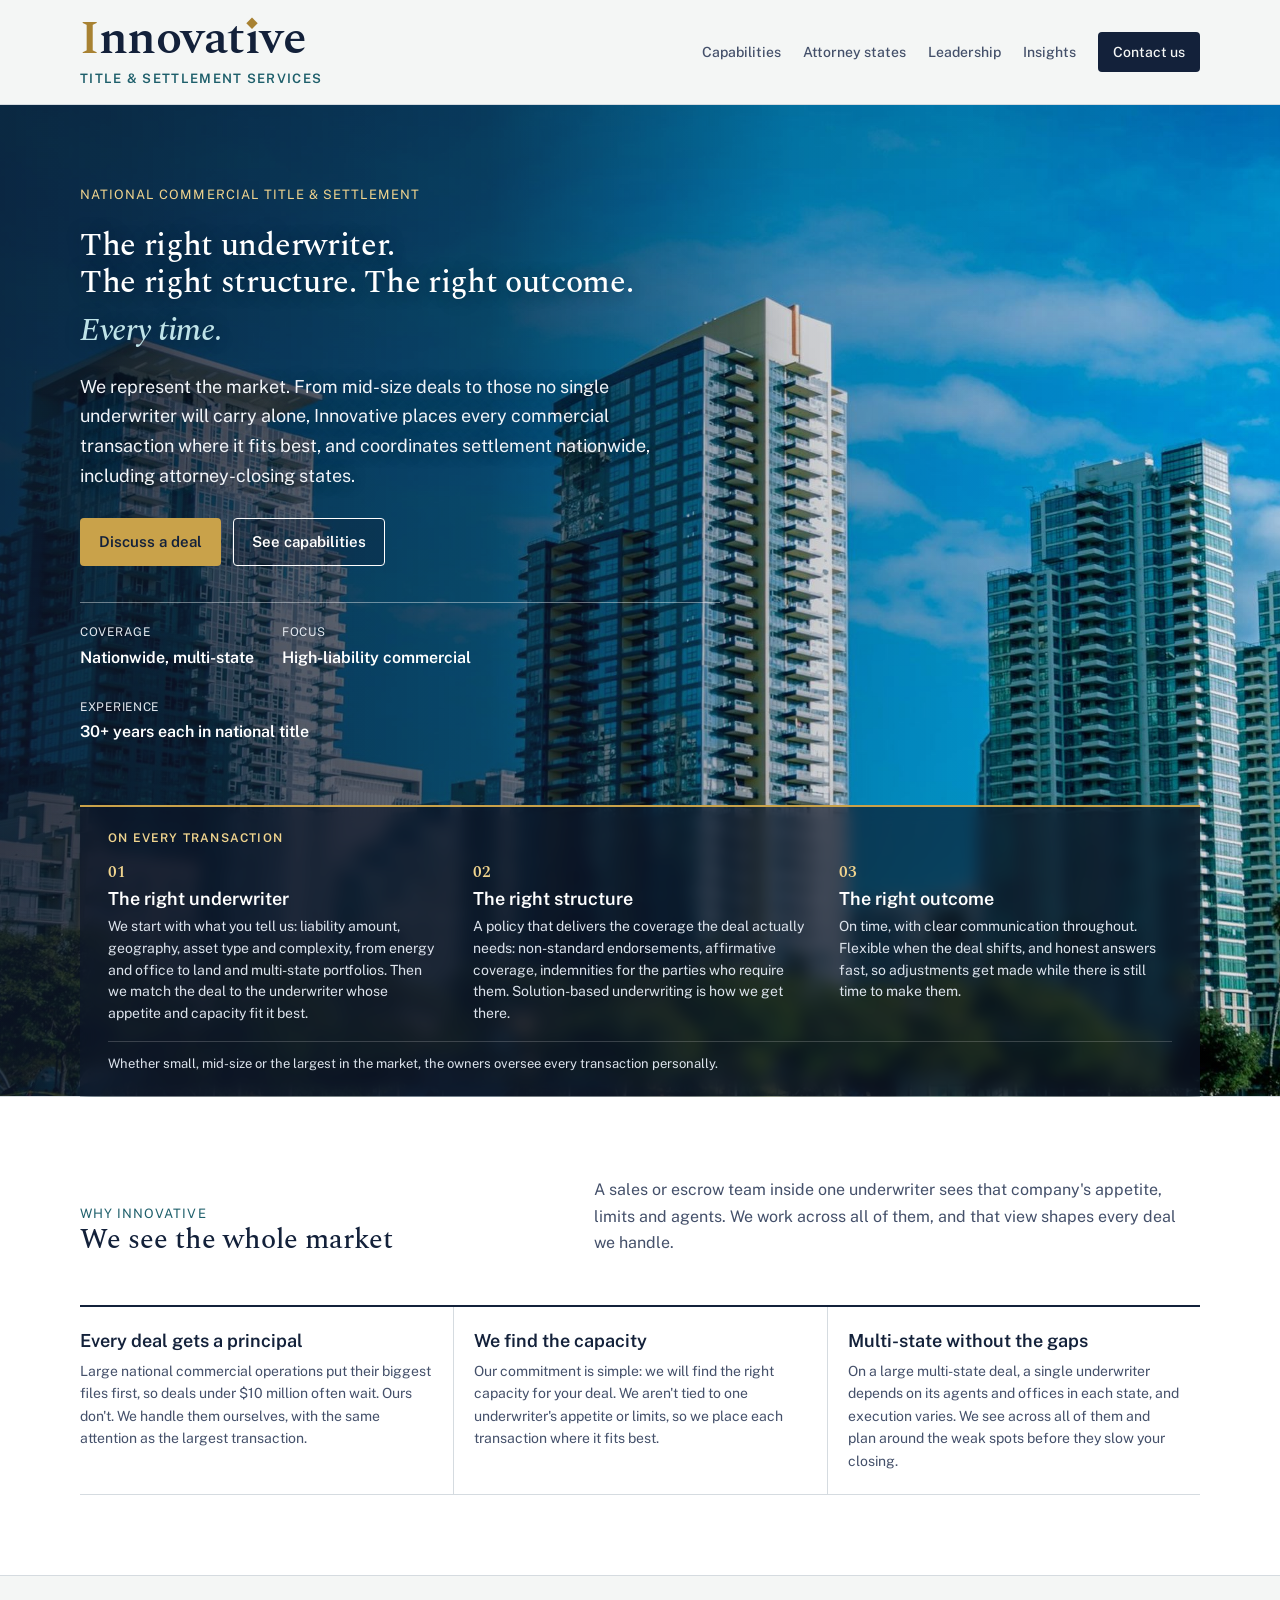
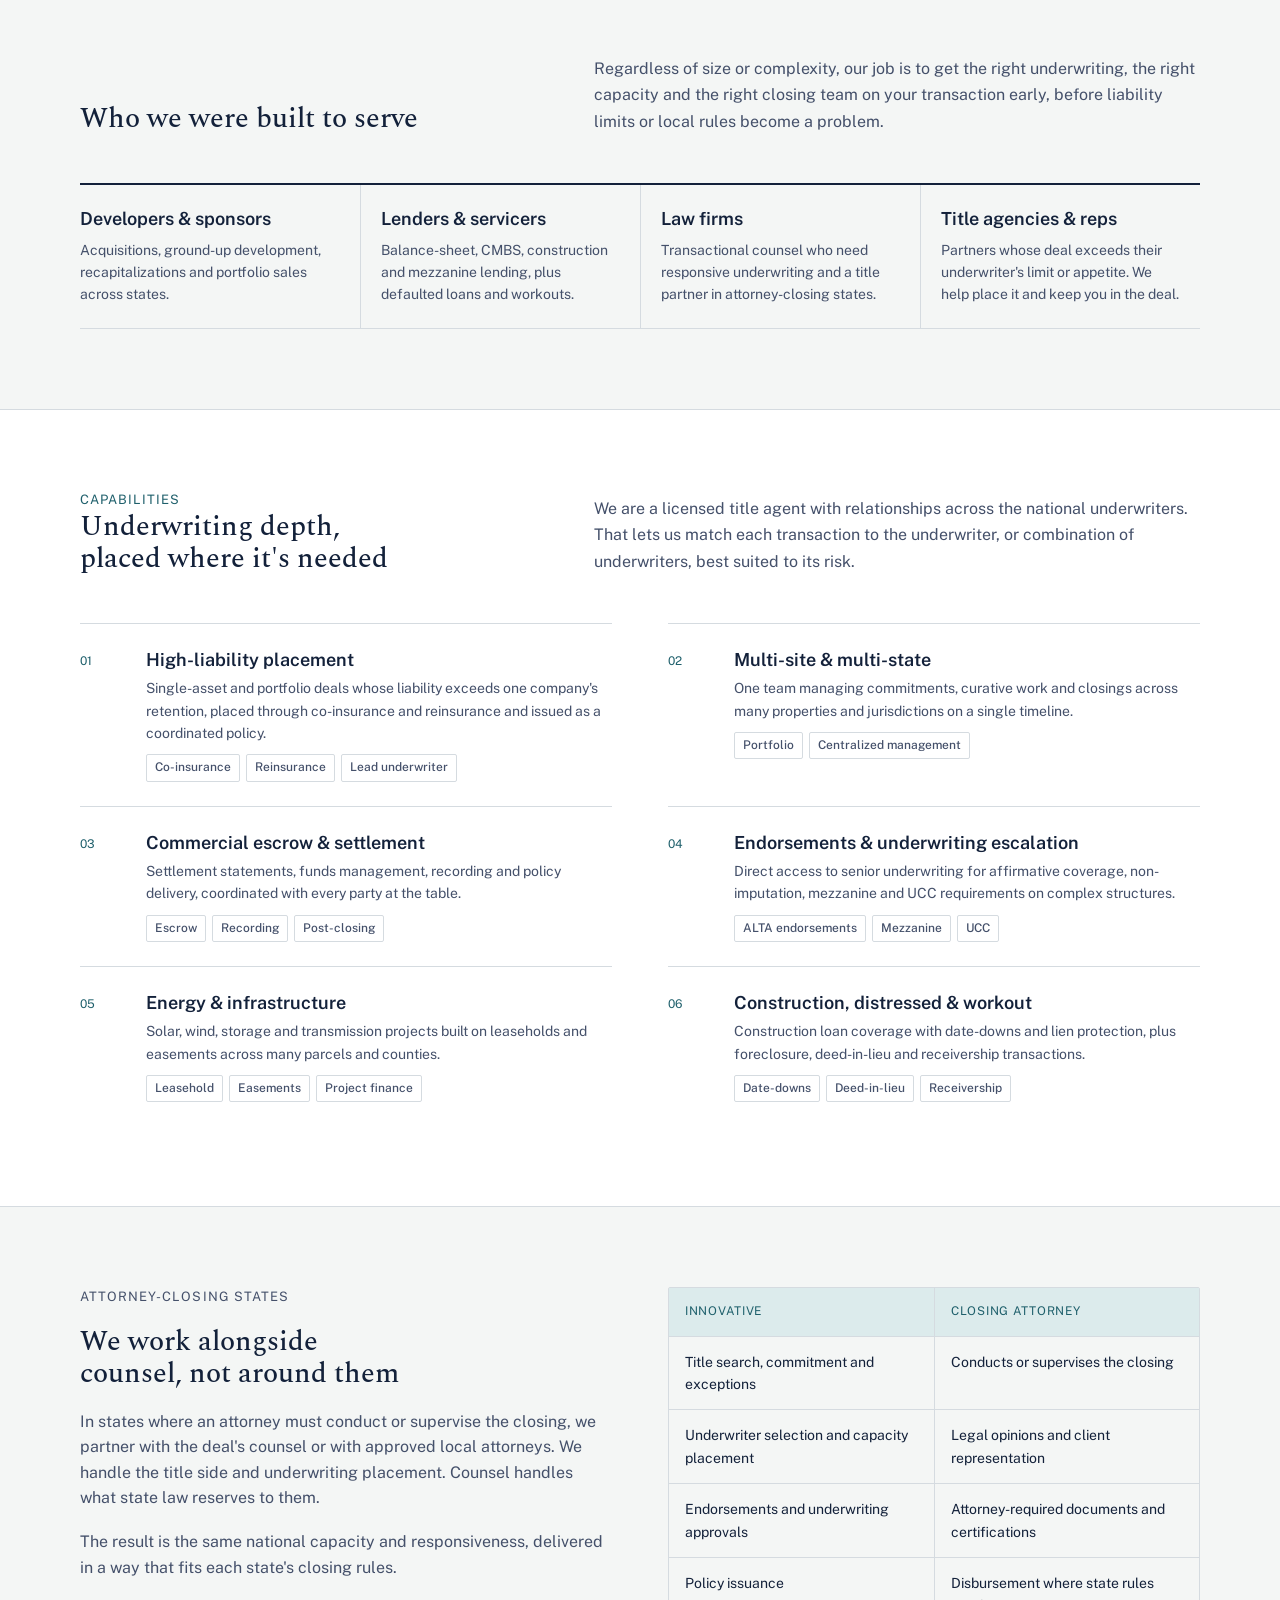
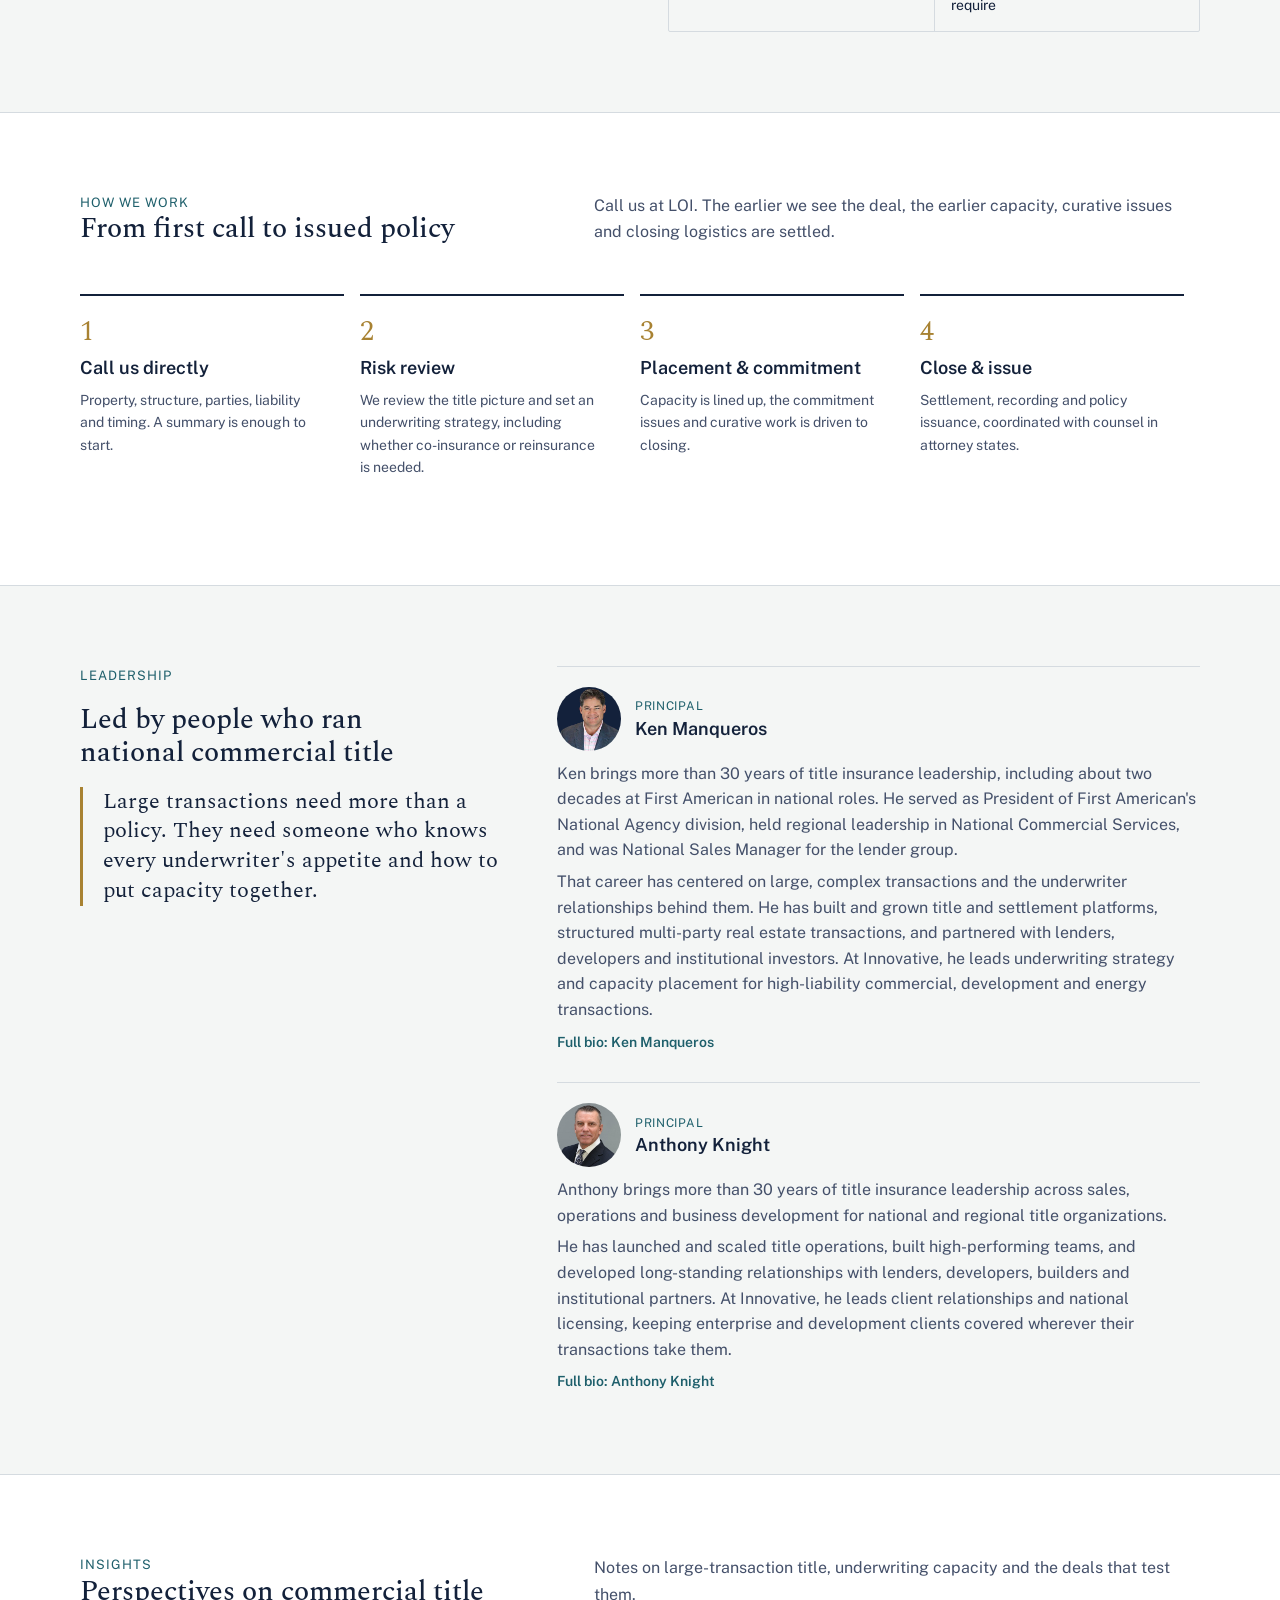
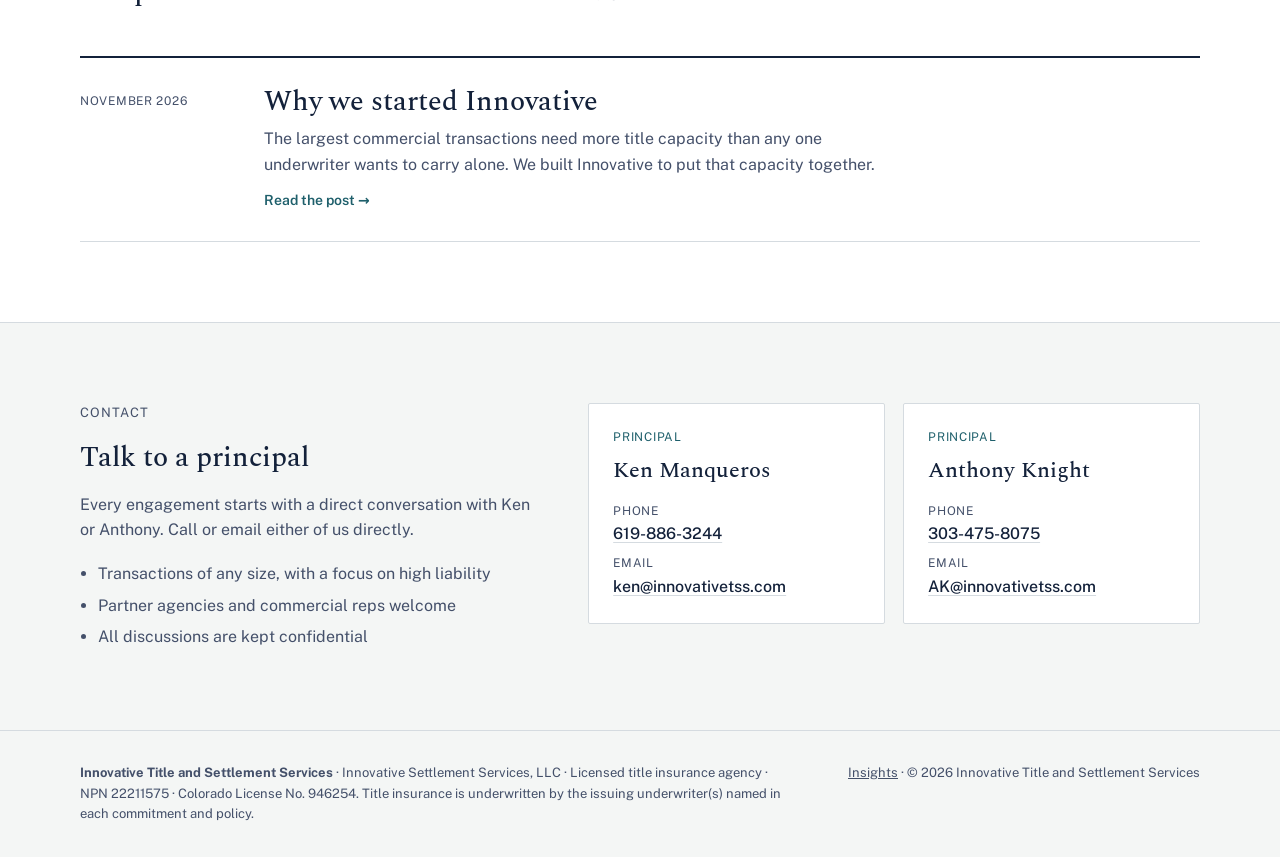
==== commit 10f1e22c: "Brighter San Diego hero; commitments as a band" ====
--- a/index.html
+++ b/index.html
@@ -19,7 +19,7 @@
 <link rel="preconnect" href="https://fonts.googleapis.com">
 <link rel="preconnect" href="https://fonts.gstatic.com" crossorigin>
 <link rel="stylesheet" href="https://fonts.googleapis.com/css2?family=Spectral:wght@400;500;600;700&family=Public+Sans:wght@400;500;600;700&display=swap">
-<link rel="stylesheet" href="styles.css?v=fb296c94">
+<link rel="stylesheet" href="styles.css?v=ee353872">
 </head>
 <body>
 <header class="site">
--- a/styles.css
+++ b/styles.css
@@ -241,22 +241,35 @@
 /* hero skyline: downtown San Diego behind the headline */
 body{margin:0}
 .hero{position:relative;isolation:isolate;color:#fff;
-  --ink:#FFFFFF;--ink-2:#D9E0EA;--steel:#A9D6DD;--rule:rgba(255,255,255,.28);
+  --ink:#FFFFFF;--ink-2:#E3E8EF;--steel:#BFE3E8;--rule:rgba(255,255,255,.32);
   background:
-    linear-gradient(90deg,rgba(13,22,40,.90) 0%,rgba(13,22,40,.78) 45%,rgba(13,22,40,.55) 100%),
-    url(hero-skyline.jpg) center 40%/cover no-repeat #0D1628}
-.hero .eyebrow{color:#E2C27A}
-.hero .lede{color:#E6EBF2}
+    linear-gradient(90deg,rgba(13,22,40,.80) 0%,rgba(13,22,40,.62) 38%,rgba(13,22,40,.18) 62%,rgba(13,22,40,0) 100%),
+    url(hero-skyline.jpg) center 35%/cover no-repeat #1E4F8A}
+.hero .wrap{grid-template-columns:minmax(0,40rem);gap:44px;padding-block:80px 0}
+.hero h1,.hero .lede{text-shadow:0 1px 18px rgba(13,22,40,.45)}
+.hero .eyebrow{color:#F0D48E}
+.hero .lede{color:#F1F4F8}
+.hero .hero-facts{border-top-color:rgba(255,255,255,.4)}
 .hero .btn-primary{background:#C9A24A;color:#13213A}
 .hero .btn-primary:hover{background:#E2C27A}
-.hero .btn-ghost{border-color:#fff;color:#fff}
-.hero .btn-ghost:hover{background:rgba(255,255,255,.12)}
-.hero .schedule{background:rgba(13,22,40,.62);border:1px solid rgba(255,255,255,.18);box-shadow:0 20px 50px -30px rgba(0,0,0,.7);
-  -webkit-backdrop-filter:blur(10px);backdrop-filter:blur(10px);color:#fff}
-.hero .schedule-head{border-bottom-color:#C9A24A}
-.hero .beats .n{color:#E2C27A}
-.hero .beats li{border-bottom-color:rgba(255,255,255,.16)}
-.hero .beats p,.hero .schedule-foot{color:#D3DAE5}
-@media (max-width:900px){.hero{background:
-    linear-gradient(180deg,rgba(13,22,40,.82) 0%,rgba(13,22,40,.74) 100%),
-    url(hero-skyline.jpg) 40% center/cover no-repeat #0D1628}}
+.hero .btn-ghost{border-color:#fff;color:#fff;background:rgba(13,22,40,.25)}
+.hero .btn-ghost:hover{background:rgba(255,255,255,.15)}
+/* the three commitments as a band across the bottom of the photo */
+.hero .schedule{grid-column:1/-1;width:min(var(--wrap) - 32px,calc(100vw - 32px));max-width:none;margin-bottom:0;
+  background:rgba(13,22,40,.66);-webkit-backdrop-filter:blur(8px);backdrop-filter:blur(8px);
+  border:0;border-top:2px solid #C9A24A;border-radius:0;box-shadow:none;padding:22px 28px 22px;color:#fff}
+.hero .schedule-head{border:0;padding:0;margin:0 0 14px}
+.hero .schedule-head b{font-family:var(--mono);font-size:var(--s0);font-weight:600;letter-spacing:.1em;text-transform:uppercase;color:#F0D48E}
+.hero .beats{display:grid;grid-template-columns:repeat(3,minmax(0,1fr));gap:32px}
+.hero .beats li,.hero .beats li:first-child{display:block;padding:0;border:0}
+.hero .beats .n{display:block;font-size:var(--s2);color:#F0D48E;margin-bottom:4px}
+.hero .beats h3{font-size:var(--s3);margin:0 0 6px;color:#fff}
+.hero .beats p{font-size:var(--s-sm);line-height:1.55;color:#DCE3EC}
+.hero .schedule-foot{margin-top:16px;padding-top:12px;border-top:1px solid rgba(255,255,255,.18);color:#DCE3EC}
+@media (max-width:900px){
+  .hero{background:
+    linear-gradient(180deg,rgba(13,22,40,.70) 0%,rgba(13,22,40,.55) 55%,rgba(13,22,40,.80) 100%),
+    url(hero-skyline.jpg) 35% center/cover no-repeat #1E4F8A}
+  .hero .wrap{padding-block:44px 0}
+  .hero .schedule{width:auto;padding:20px 18px}
+  .hero .beats{grid-template-columns:1fr;gap:20px}}
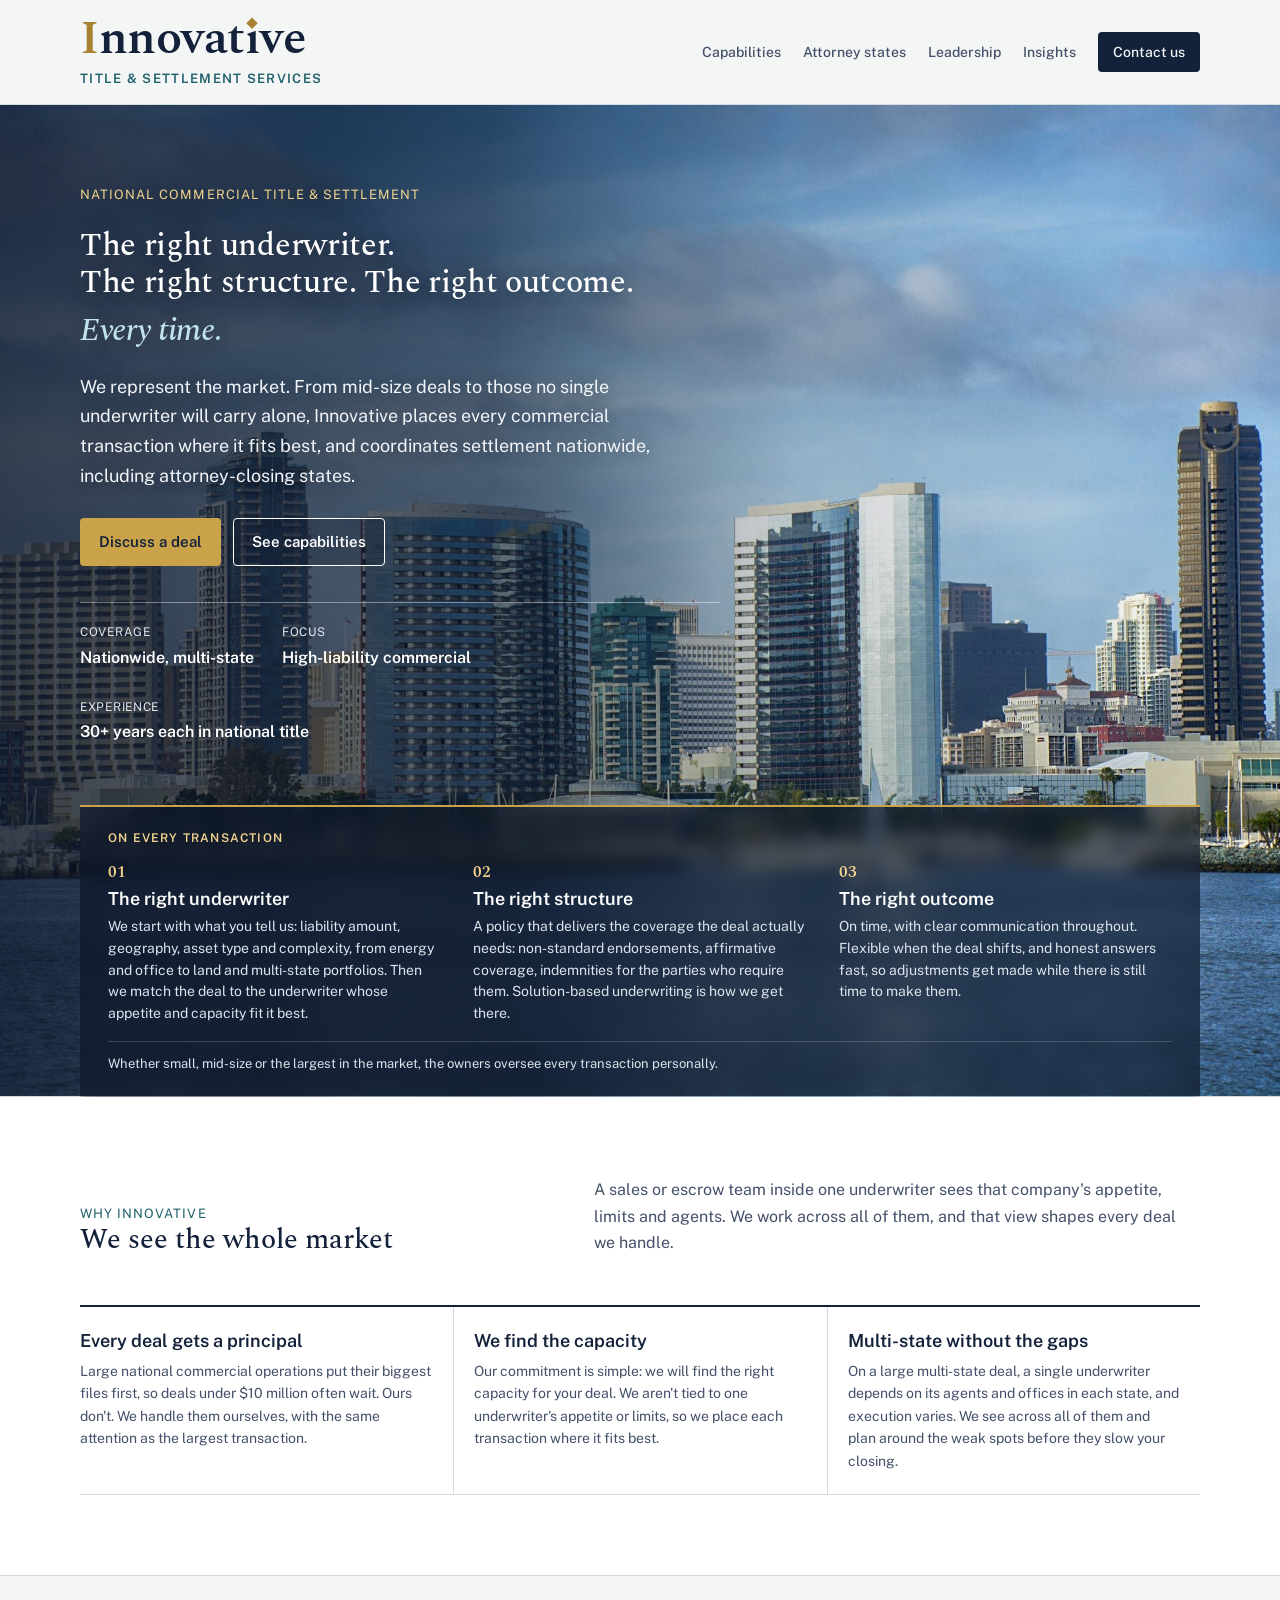
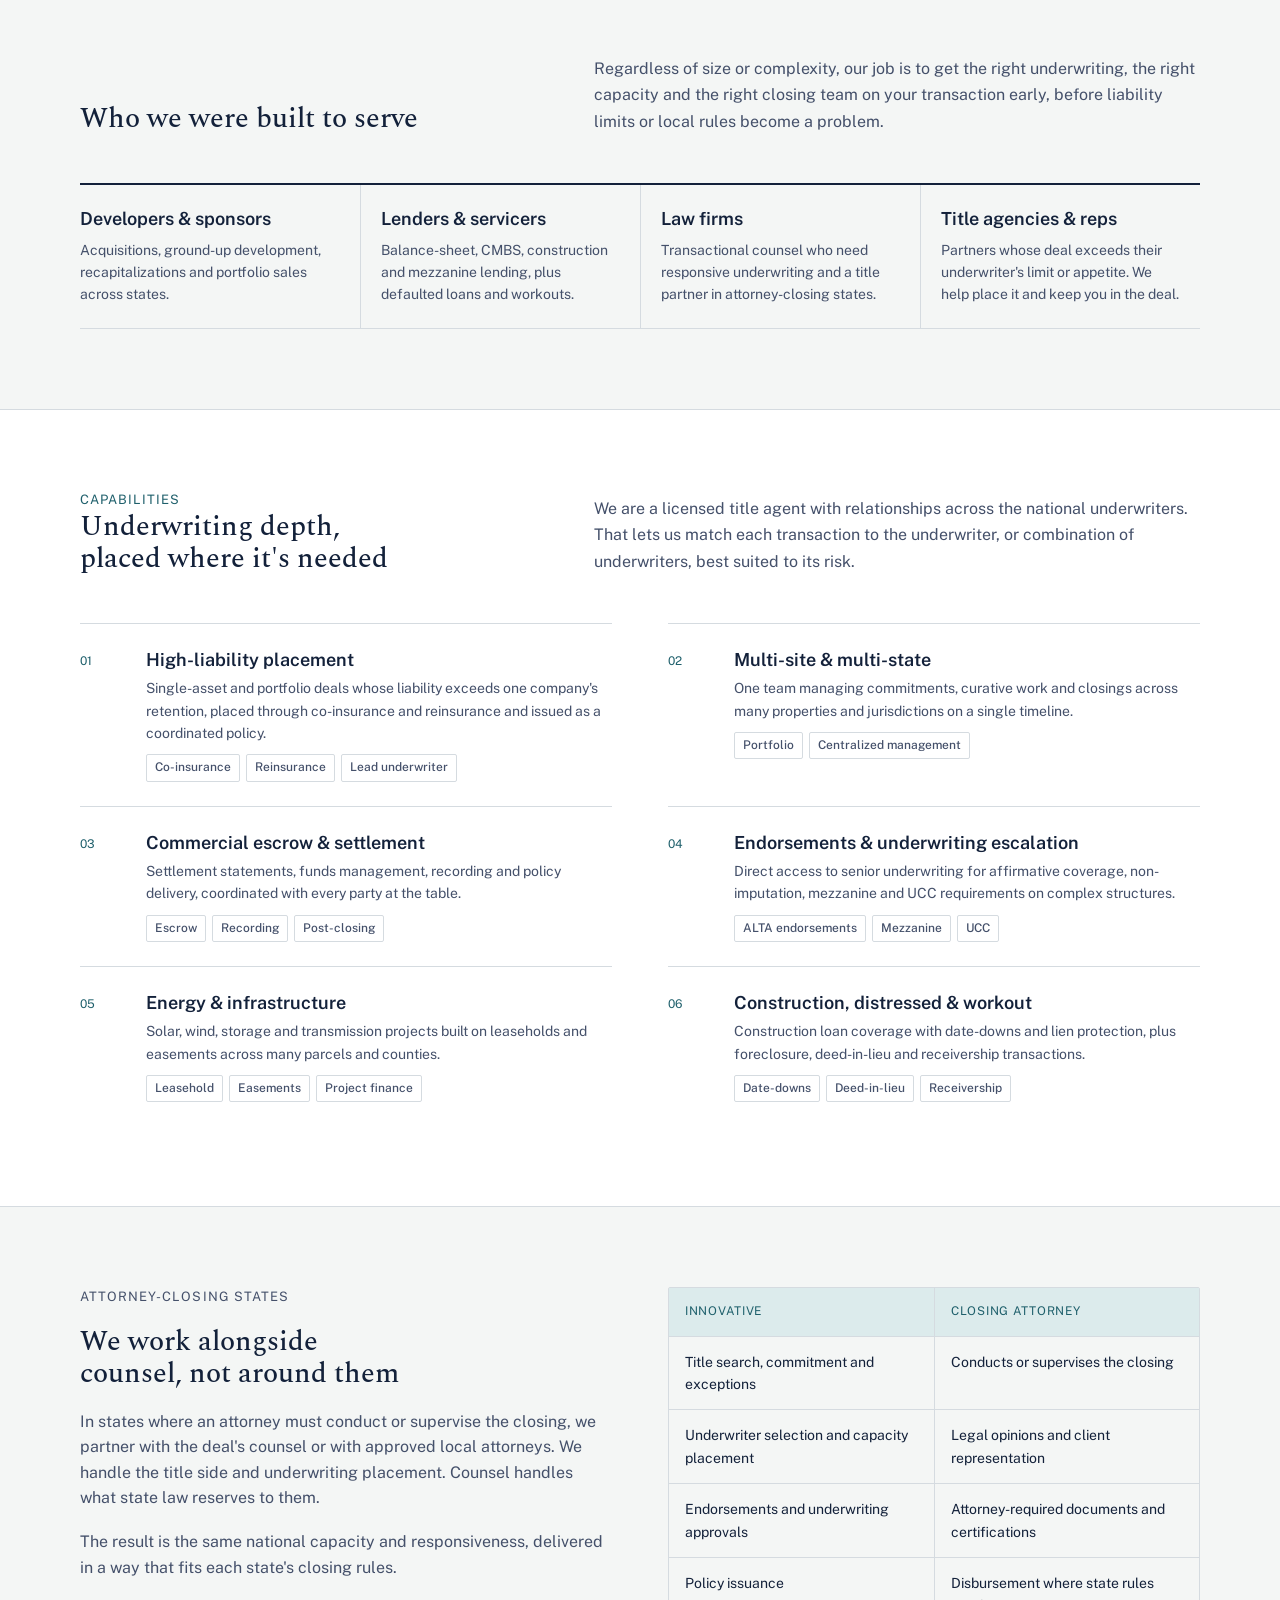
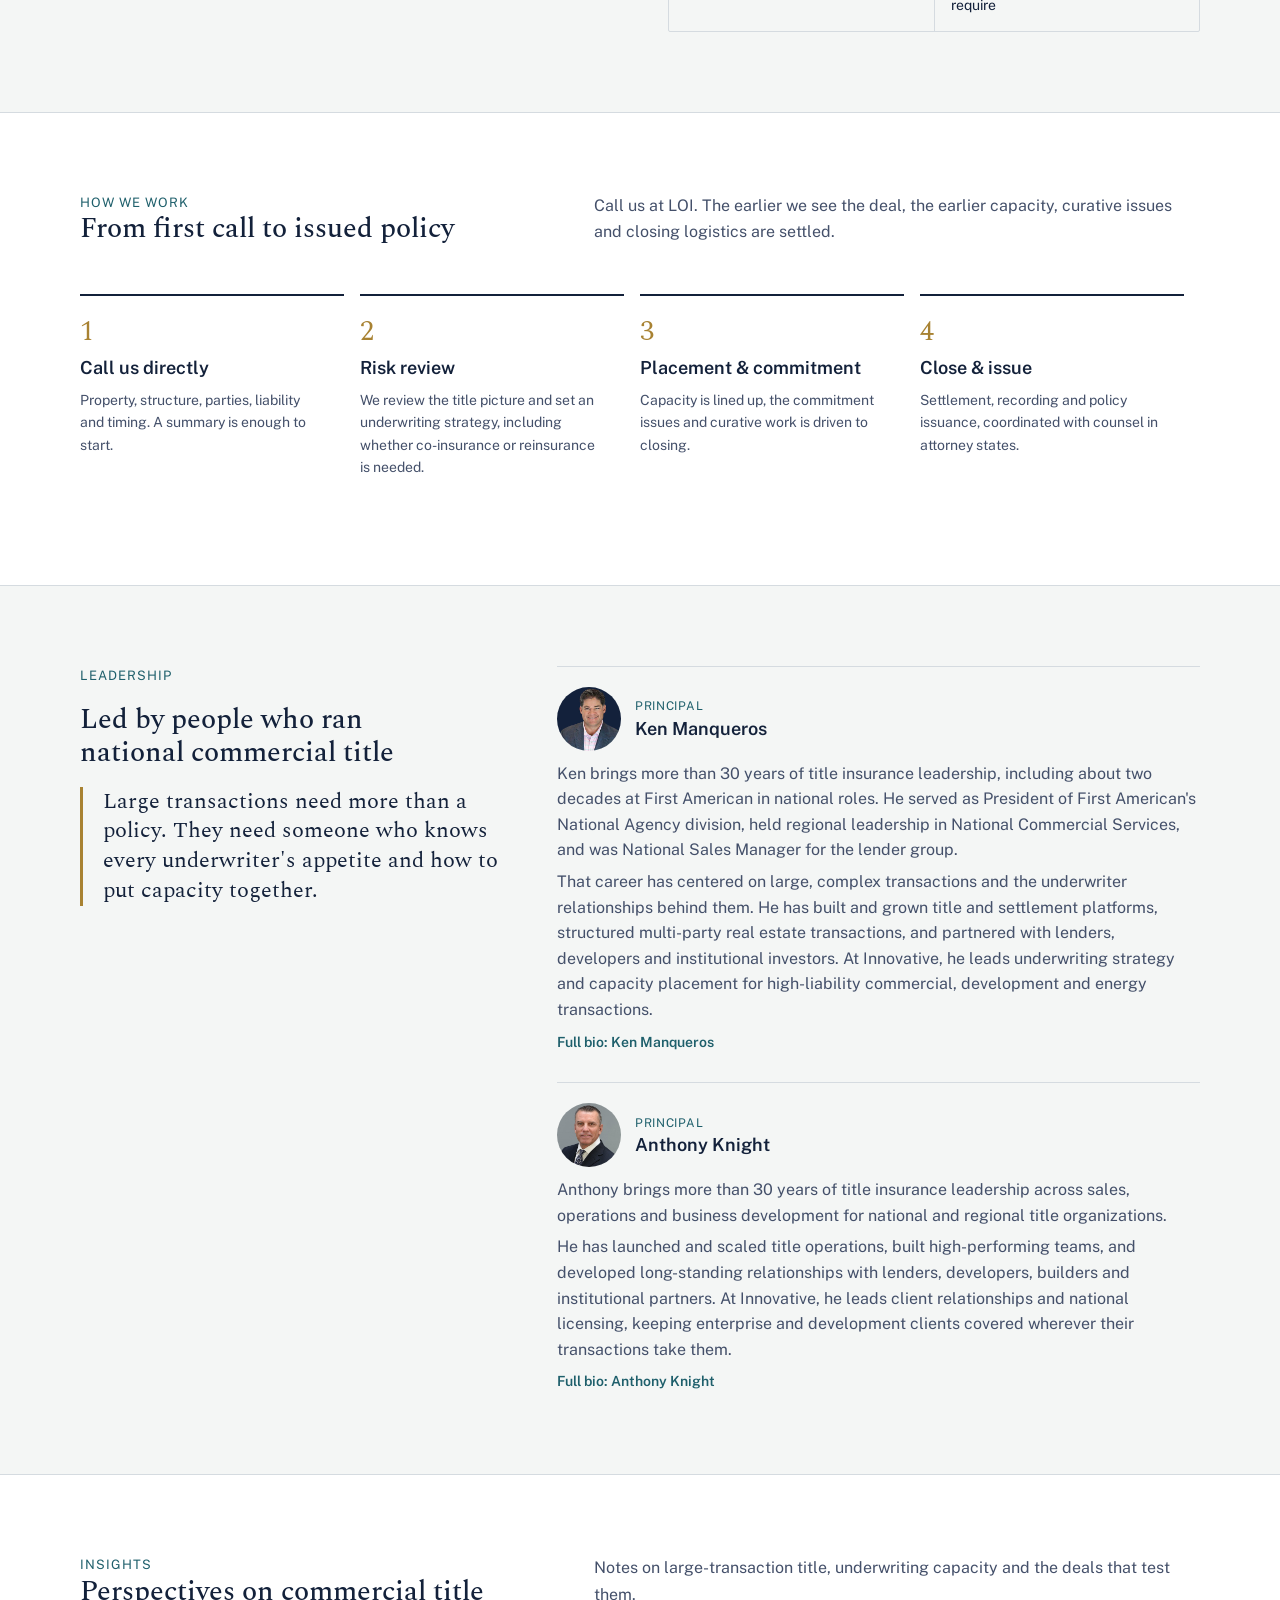
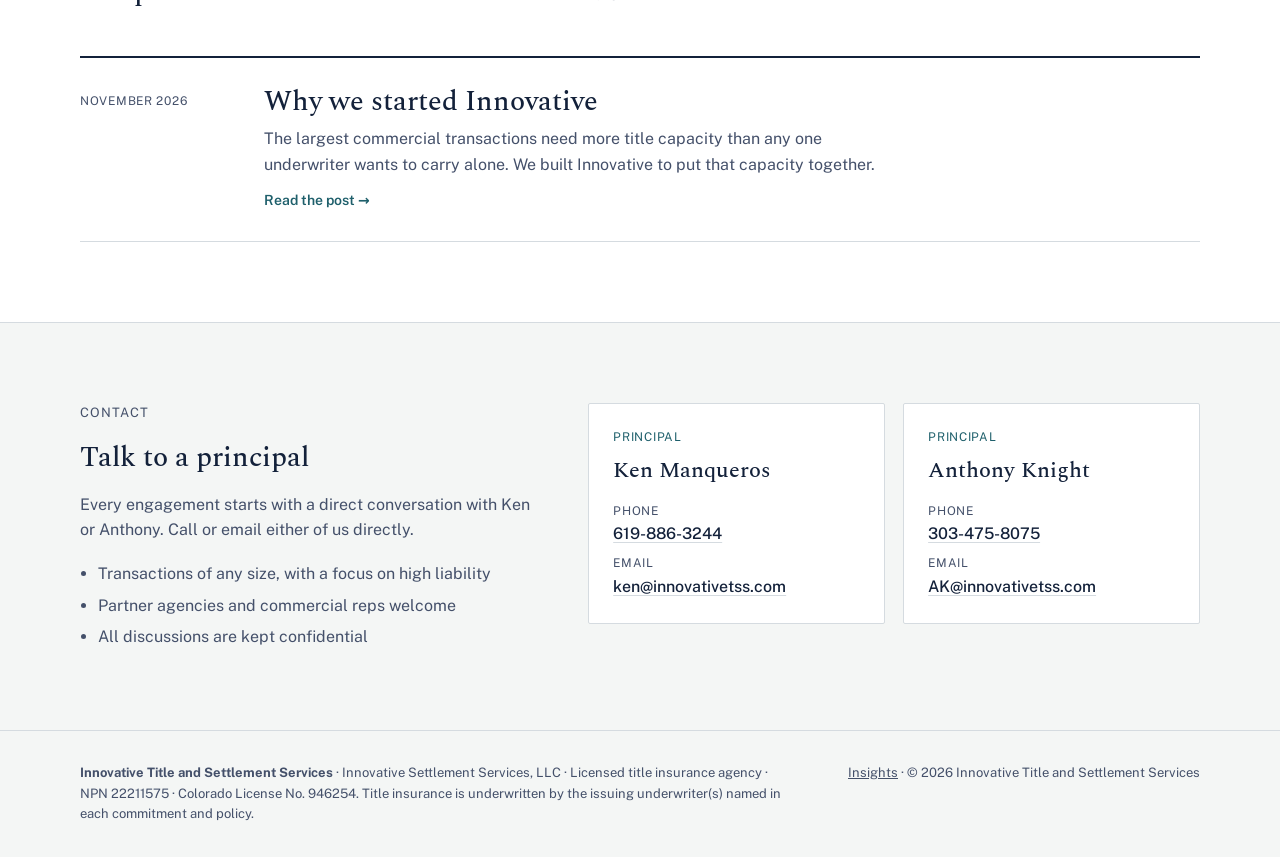
==== commit d511511b: "Use San Diego bay cityscape in hero" ====
--- a/index.html
+++ b/index.html
@@ -19,7 +19,7 @@
 <link rel="preconnect" href="https://fonts.googleapis.com">
 <link rel="preconnect" href="https://fonts.gstatic.com" crossorigin>
 <link rel="stylesheet" href="https://fonts.googleapis.com/css2?family=Spectral:wght@400;500;600;700&family=Public+Sans:wght@400;500;600;700&display=swap">
-<link rel="stylesheet" href="styles.css?v=ee353872">
+<link rel="stylesheet" href="styles.css?v=1c672ad5">
 </head>
 <body>
 <header class="site">
--- a/styles.css
+++ b/styles.css
@@ -244,7 +244,7 @@
   --ink:#FFFFFF;--ink-2:#E3E8EF;--steel:#BFE3E8;--rule:rgba(255,255,255,.32);
   background:
     linear-gradient(90deg,rgba(13,22,40,.80) 0%,rgba(13,22,40,.62) 38%,rgba(13,22,40,.18) 62%,rgba(13,22,40,0) 100%),
-    url(hero-skyline.jpg) center 35%/cover no-repeat #1E4F8A}
+    url(hero-skyline.jpg) center 62%/cover no-repeat #1E4F8A}
 .hero .wrap{grid-template-columns:minmax(0,40rem);gap:44px;padding-block:80px 0}
 .hero h1,.hero .lede{text-shadow:0 1px 18px rgba(13,22,40,.45)}
 .hero .eyebrow{color:#F0D48E}
@@ -269,7 +269,7 @@
 @media (max-width:900px){
   .hero{background:
     linear-gradient(180deg,rgba(13,22,40,.70) 0%,rgba(13,22,40,.55) 55%,rgba(13,22,40,.80) 100%),
-    url(hero-skyline.jpg) 35% center/cover no-repeat #1E4F8A}
+    url(hero-skyline.jpg) 60% center/cover no-repeat #1E4F8A}
   .hero .wrap{padding-block:44px 0}
   .hero .schedule{width:auto;padding:20px 18px}
   .hero .beats{grid-template-columns:1fr;gap:20px}}
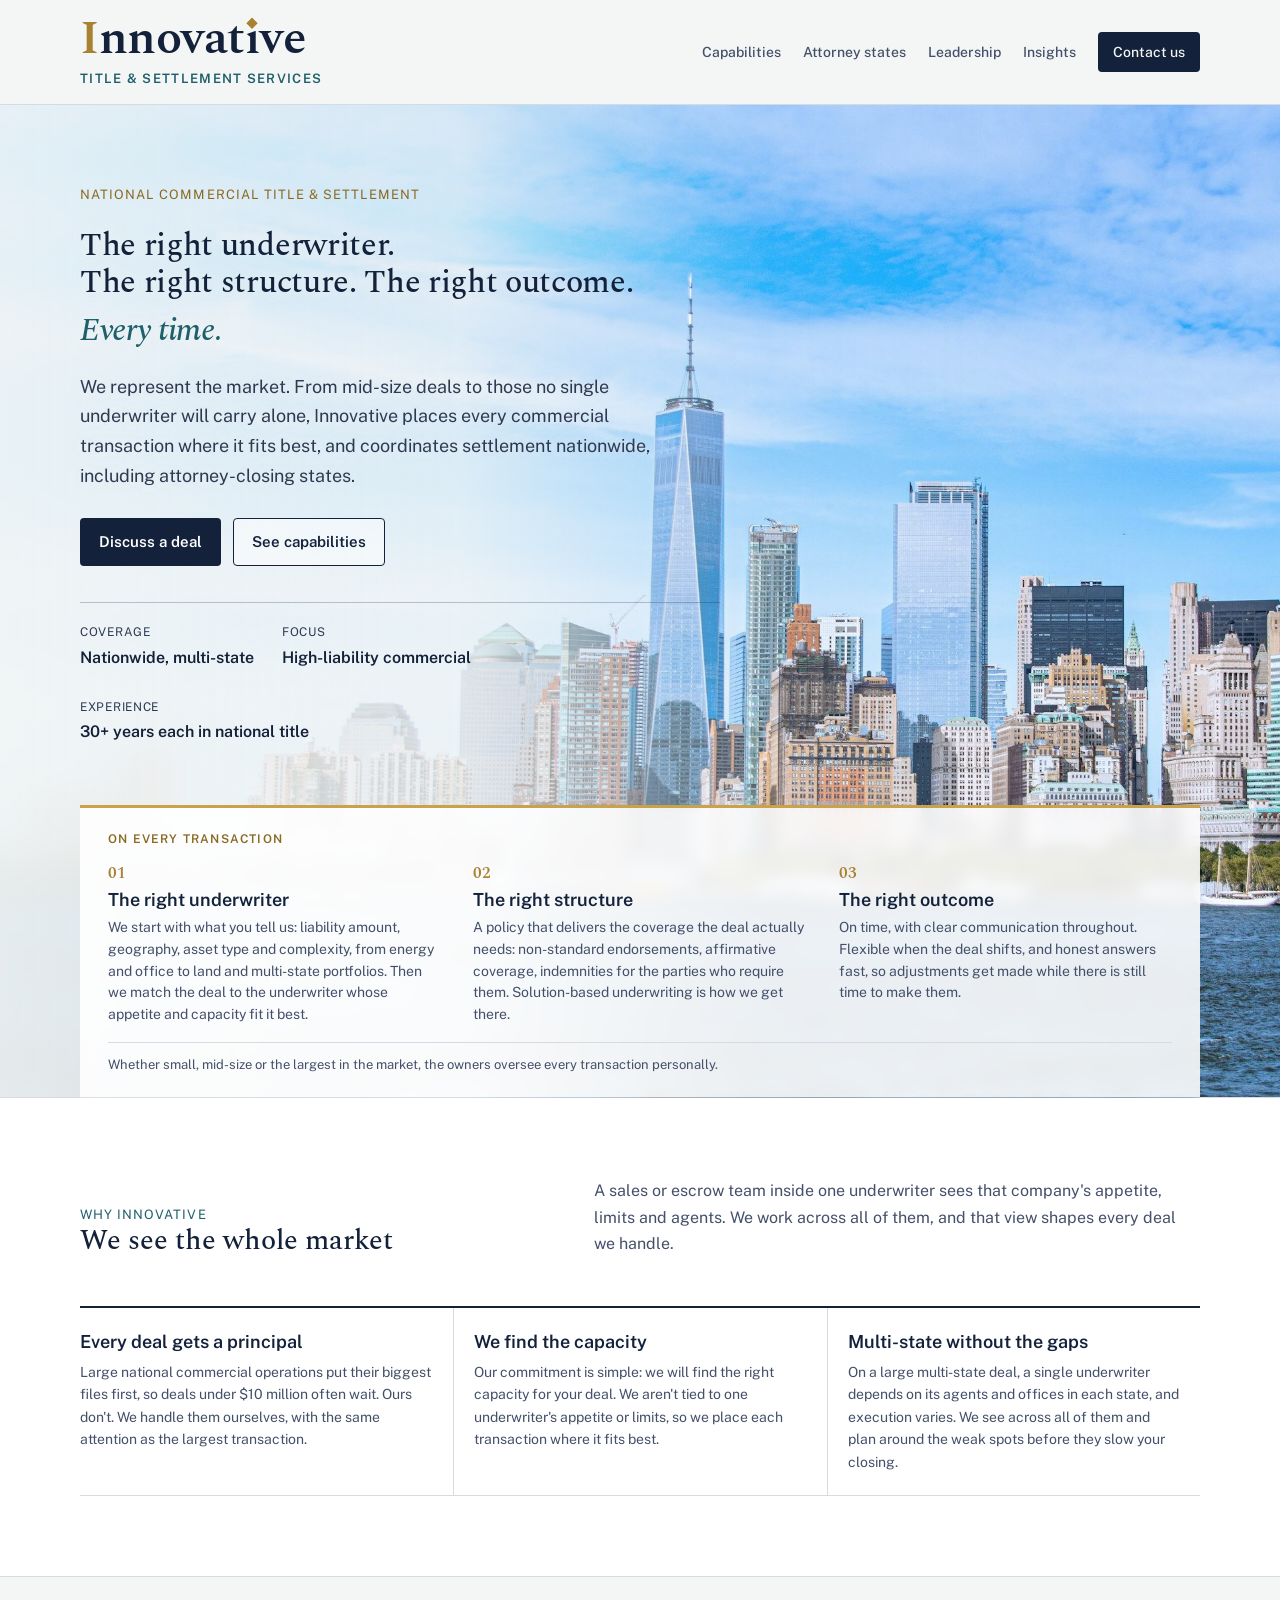
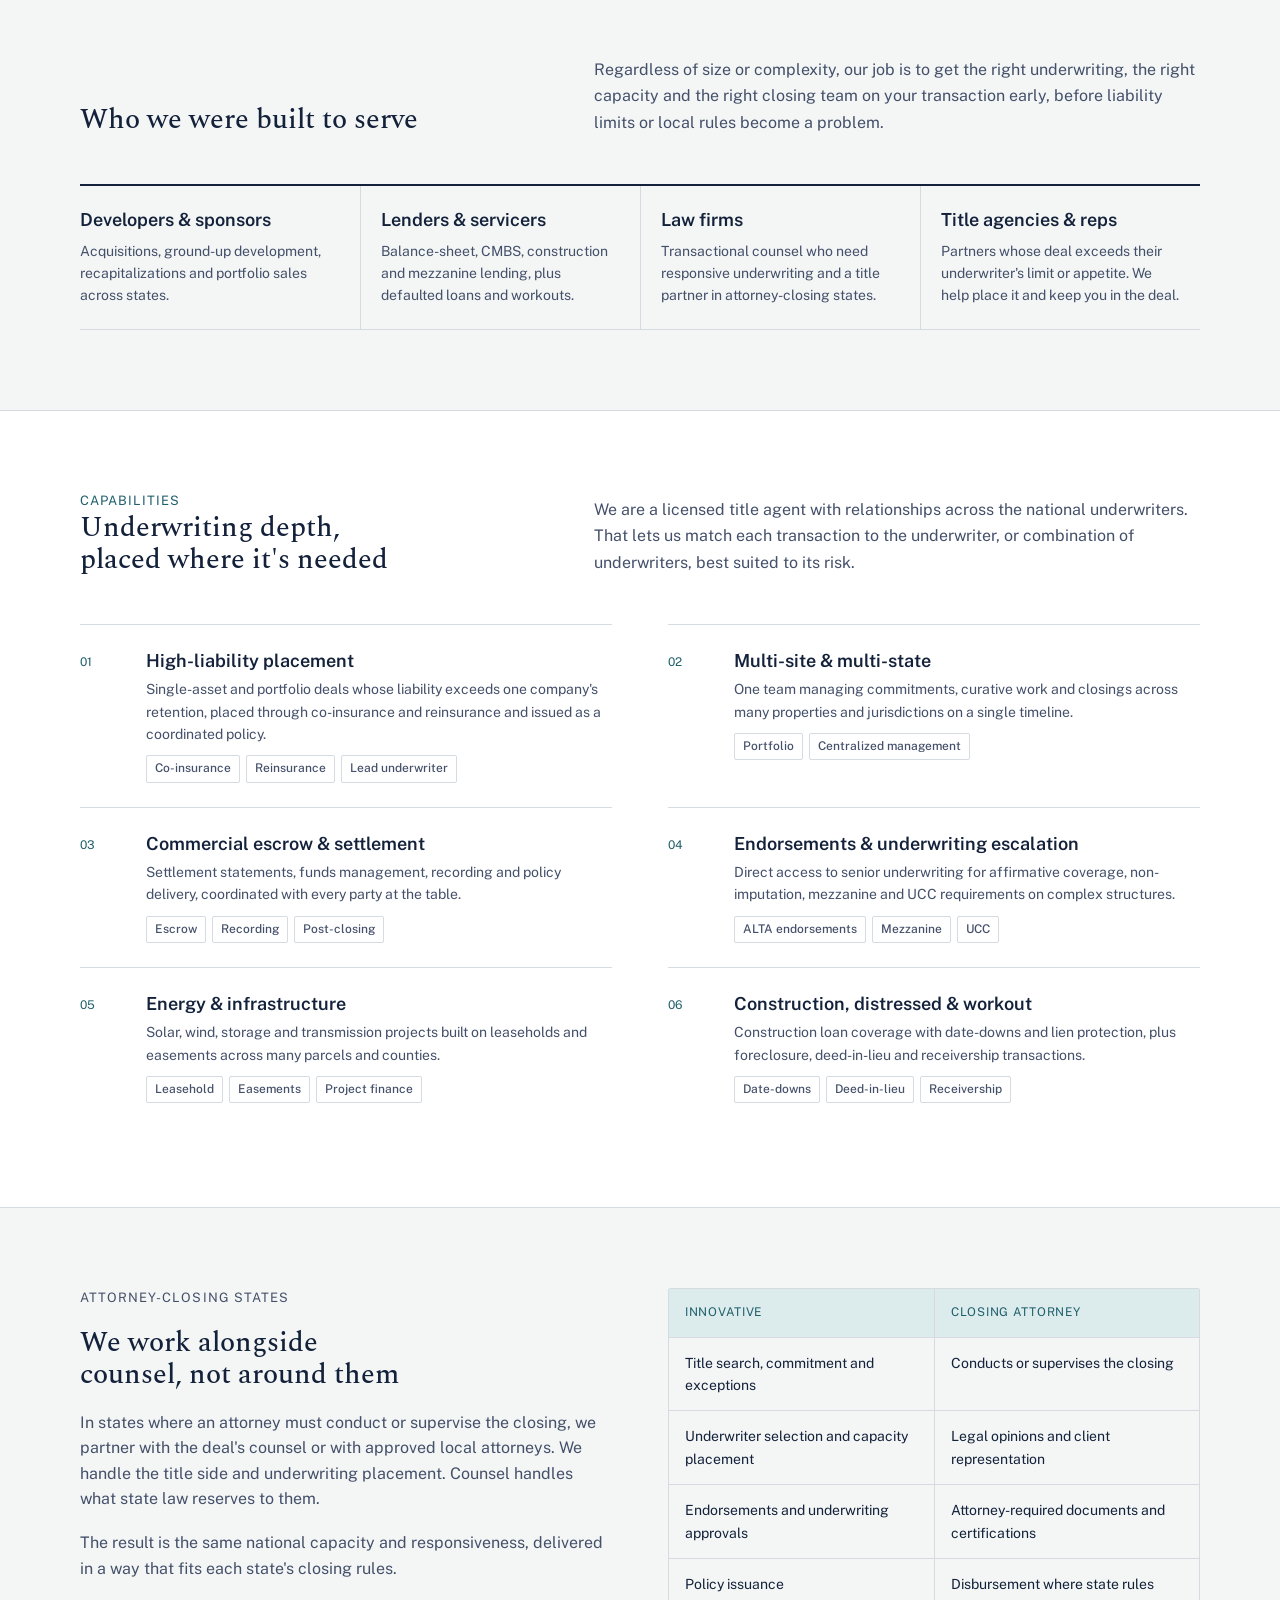
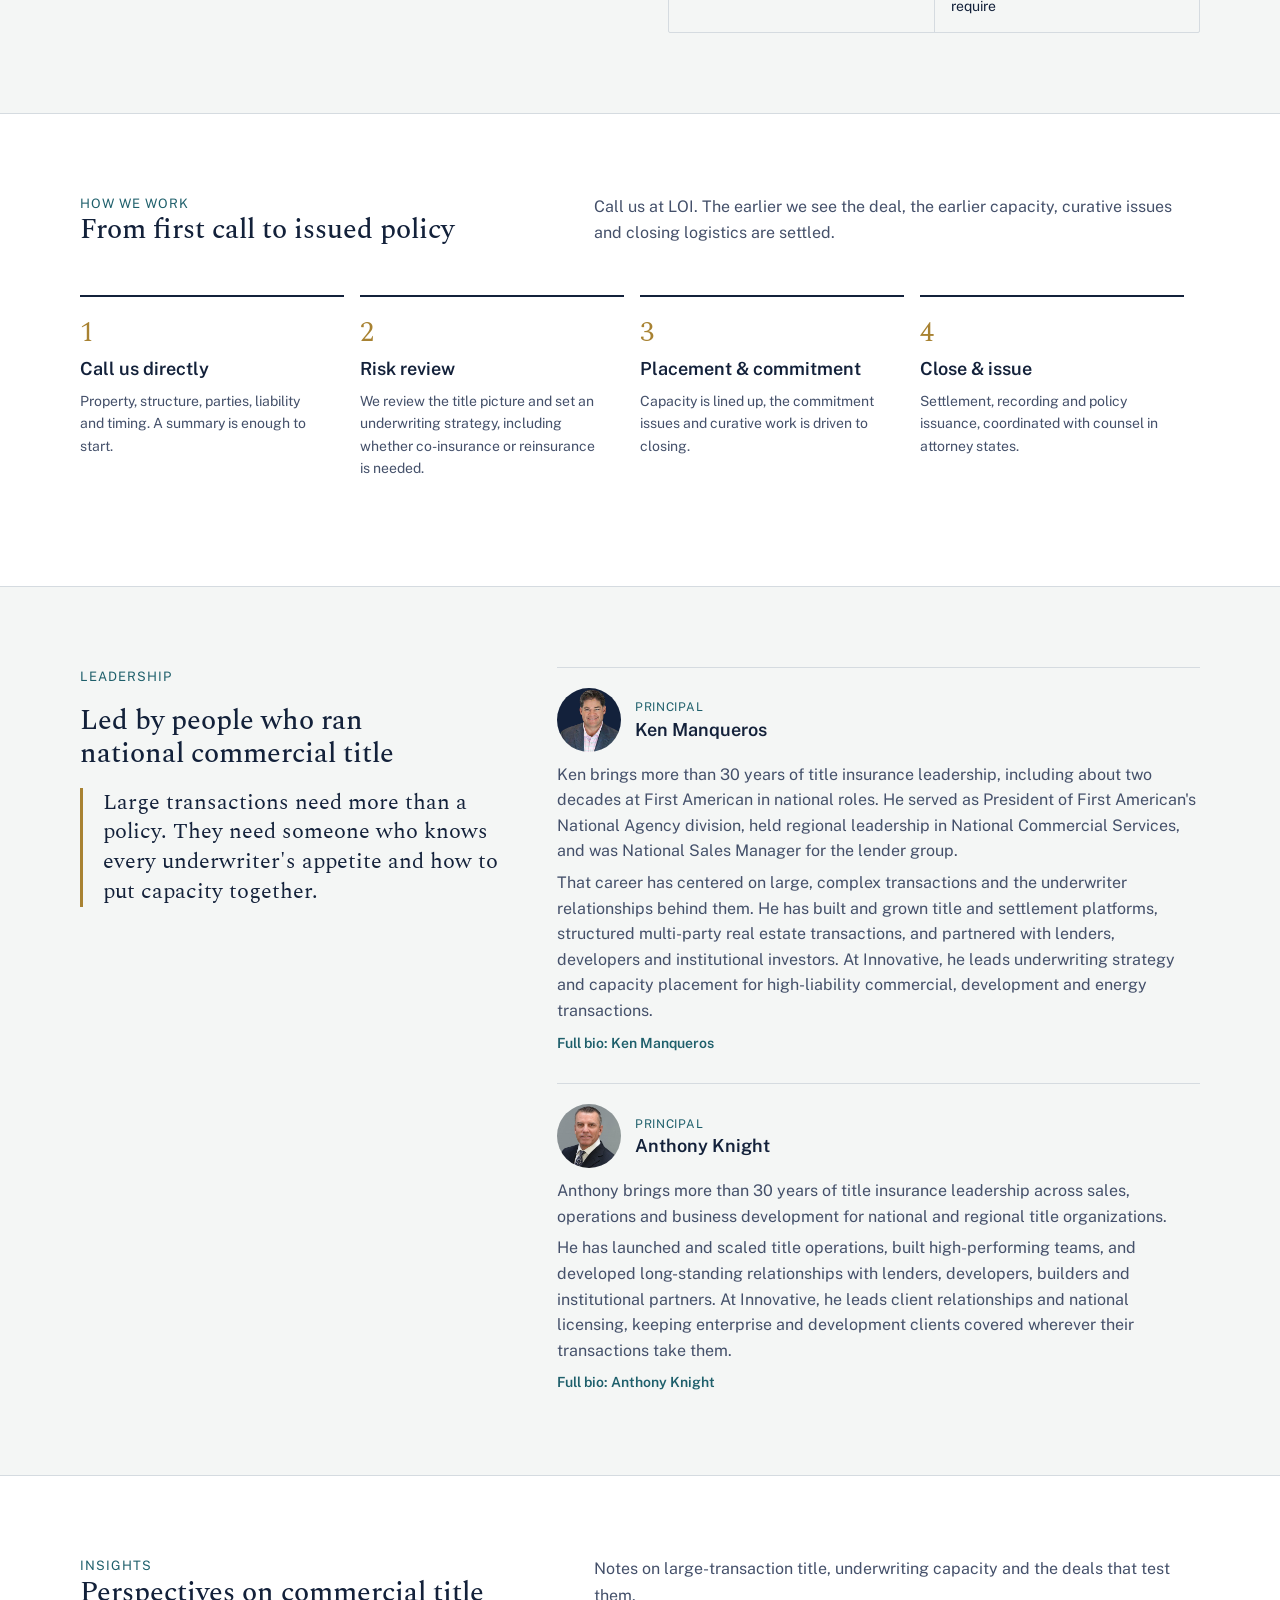
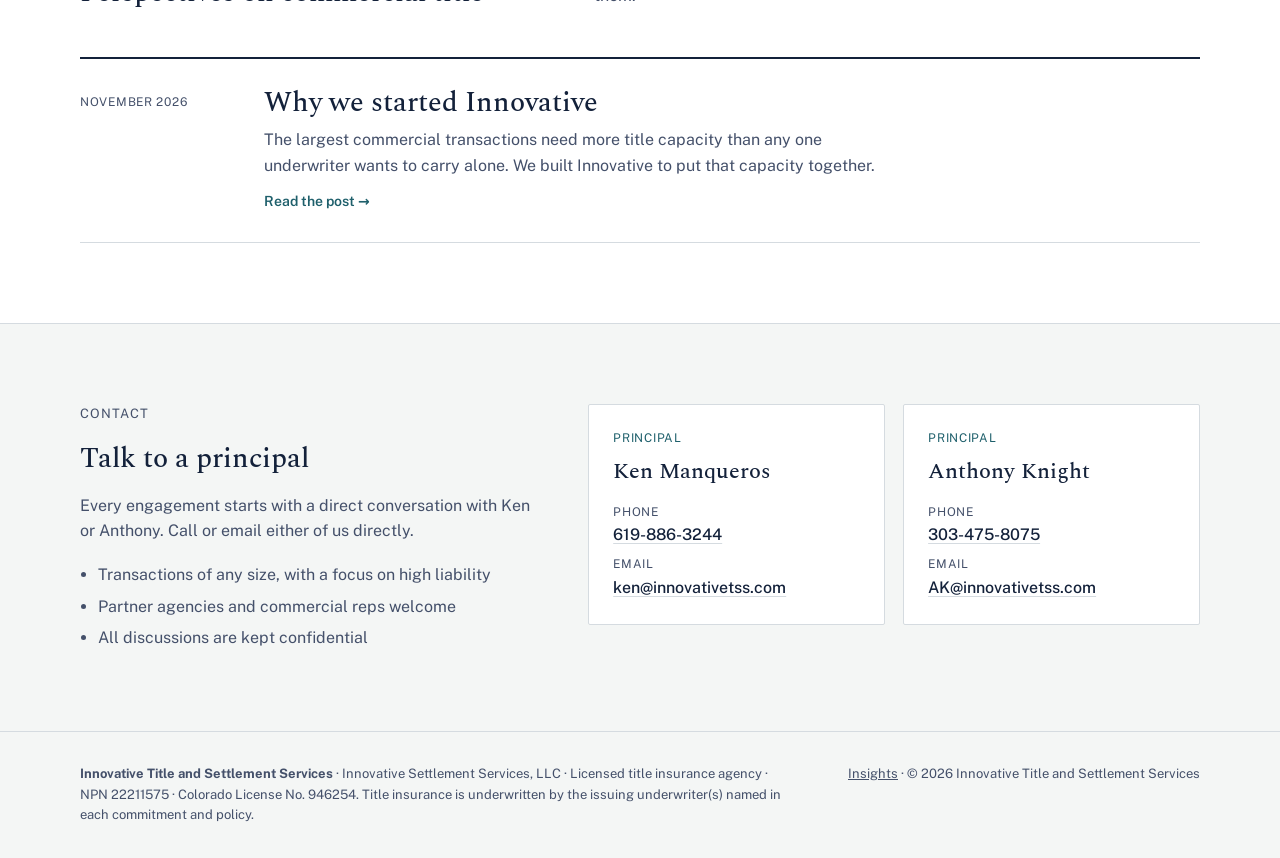
==== commit 21f8133e: "Light hero with New York skyline" ====
--- a/index.html
+++ b/index.html
@@ -19,7 +19,7 @@
 <link rel="preconnect" href="https://fonts.googleapis.com">
 <link rel="preconnect" href="https://fonts.gstatic.com" crossorigin>
 <link rel="stylesheet" href="https://fonts.googleapis.com/css2?family=Spectral:wght@400;500;600;700&family=Public+Sans:wght@400;500;600;700&display=swap">
-<link rel="stylesheet" href="styles.css?v=1c672ad5">
+<link rel="stylesheet" href="styles.css?v=e9005eb2">
 </head>
 <body>
 <header class="site">
--- a/styles.css
+++ b/styles.css
@@ -238,38 +238,34 @@
 .bio-photo{width:160px;height:160px;border-radius:50%;object-fit:cover;display:block}
 .avatar{overflow:hidden}
 
-/* hero skyline: downtown San Diego behind the headline */
+/* hero: downtown San Diego, light navy tint */
 body{margin:0}
-.hero{position:relative;isolation:isolate;color:#fff;
-  --ink:#FFFFFF;--ink-2:#E3E8EF;--steel:#BFE3E8;--rule:rgba(255,255,255,.32);
+.hero{position:relative;isolation:isolate;color:#13213A;
+  --ink:#13213A;--ink-2:#2E3A52;--steel:#1E5F6B;--rule:rgba(19,33,58,.25);
   background:
-    linear-gradient(90deg,rgba(13,22,40,.80) 0%,rgba(13,22,40,.62) 38%,rgba(13,22,40,.18) 62%,rgba(13,22,40,0) 100%),
-    url(hero-skyline.jpg) center 62%/cover no-repeat #1E4F8A}
+    linear-gradient(90deg,rgba(244,246,245,.92) 0%,rgba(244,246,245,.80) 36%,rgba(244,246,245,.15) 60%,rgba(244,246,245,0) 100%),
+    url(hero-new-york.jpg) center 55%/cover no-repeat #6E9CC9}
 .hero .wrap{grid-template-columns:minmax(0,40rem);gap:44px;padding-block:80px 0}
-.hero h1,.hero .lede{text-shadow:0 1px 18px rgba(13,22,40,.45)}
-.hero .eyebrow{color:#F0D48E}
-.hero .lede{color:#F1F4F8}
-.hero .hero-facts{border-top-color:rgba(255,255,255,.4)}
-.hero .btn-primary{background:#C9A24A;color:#13213A}
-.hero .btn-primary:hover{background:#E2C27A}
-.hero .btn-ghost{border-color:#fff;color:#fff;background:rgba(13,22,40,.25)}
-.hero .btn-ghost:hover{background:rgba(255,255,255,.15)}
-/* the three commitments as a band across the bottom of the photo */
+.hero h1,.hero .lede{text-shadow:0 0 18px rgba(244,246,245,.9)}
+.hero .eyebrow{color:#8A6A22}
+.hero .lede{color:#2E3A52}
+.hero .btn-primary{background:#13213A;color:#fff}
+.hero .btn-primary:hover{background:#1E5F6B}
+.hero .btn-ghost{border-color:#13213A;color:#13213A;background:rgba(255,255,255,.5)}
+.hero .btn-ghost:hover{background:#fff}
 .hero .schedule{grid-column:1/-1;width:min(var(--wrap) - 32px,calc(100vw - 32px));max-width:none;margin-bottom:0;
-  background:rgba(13,22,40,.66);-webkit-backdrop-filter:blur(8px);backdrop-filter:blur(8px);
-  border:0;border-top:2px solid #C9A24A;border-radius:0;box-shadow:none;padding:22px 28px 22px;color:#fff}
+  background:rgba(255,255,255,.88);-webkit-backdrop-filter:blur(8px);backdrop-filter:blur(8px);
+  border:0;border-top:3px solid #C9A24A;border-radius:0;box-shadow:none;padding:22px 28px;color:#13213A}
 .hero .schedule-head{border:0;padding:0;margin:0 0 14px}
-.hero .schedule-head b{font-family:var(--mono);font-size:var(--s0);font-weight:600;letter-spacing:.1em;text-transform:uppercase;color:#F0D48E}
+.hero .schedule-head b{font-family:var(--mono);font-size:var(--s0);font-weight:600;letter-spacing:.1em;text-transform:uppercase;color:#8A6A22}
 .hero .beats{display:grid;grid-template-columns:repeat(3,minmax(0,1fr));gap:32px}
 .hero .beats li,.hero .beats li:first-child{display:block;padding:0;border:0}
-.hero .beats .n{display:block;font-size:var(--s2);color:#F0D48E;margin-bottom:4px}
-.hero .beats h3{font-size:var(--s3);margin:0 0 6px;color:#fff}
-.hero .beats p{font-size:var(--s-sm);line-height:1.55;color:#DCE3EC}
-.hero .schedule-foot{margin-top:16px;padding-top:12px;border-top:1px solid rgba(255,255,255,.18);color:#DCE3EC}
+.hero .beats .n{display:block;font-size:var(--s2);color:#A88232;margin-bottom:4px}
+.hero .beats h3{font-size:var(--s3);margin:0 0 6px;color:#13213A}
+.hero .beats p{font-size:var(--s-sm);line-height:1.55;color:#44506A}
+.hero .schedule-foot{margin-top:16px;padding-top:12px;border-top:1px solid #D5DBE0;color:#44506A}
 @media (max-width:900px){
-  .hero{background:
-    linear-gradient(180deg,rgba(13,22,40,.70) 0%,rgba(13,22,40,.55) 55%,rgba(13,22,40,.80) 100%),
-    url(hero-skyline.jpg) 60% center/cover no-repeat #1E4F8A}
+  .hero{background:linear-gradient(180deg,rgba(244,246,245,.88),rgba(244,246,245,.70)),url(hero-new-york.jpg) 50% center/cover no-repeat #6E9CC9}
   .hero .wrap{padding-block:44px 0}
   .hero .schedule{width:auto;padding:20px 18px}
   .hero .beats{grid-template-columns:1fr;gap:20px}}
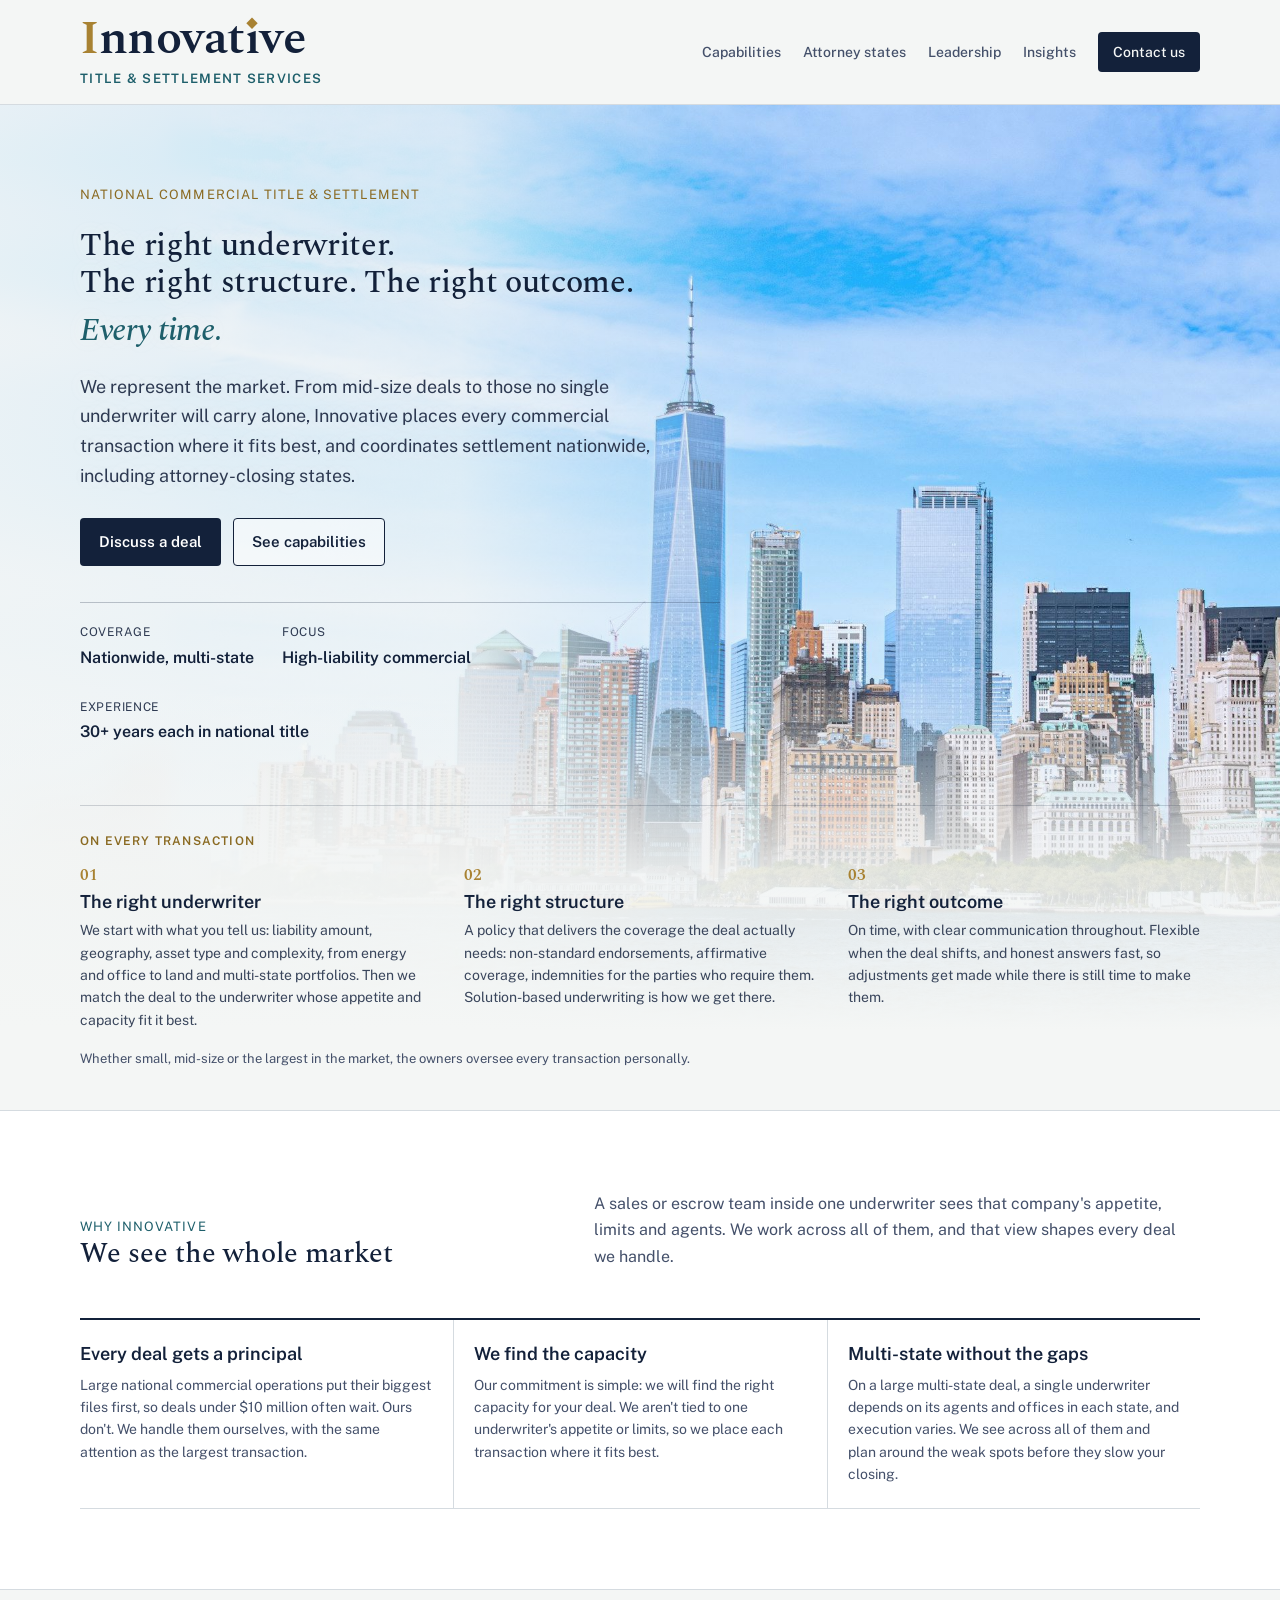
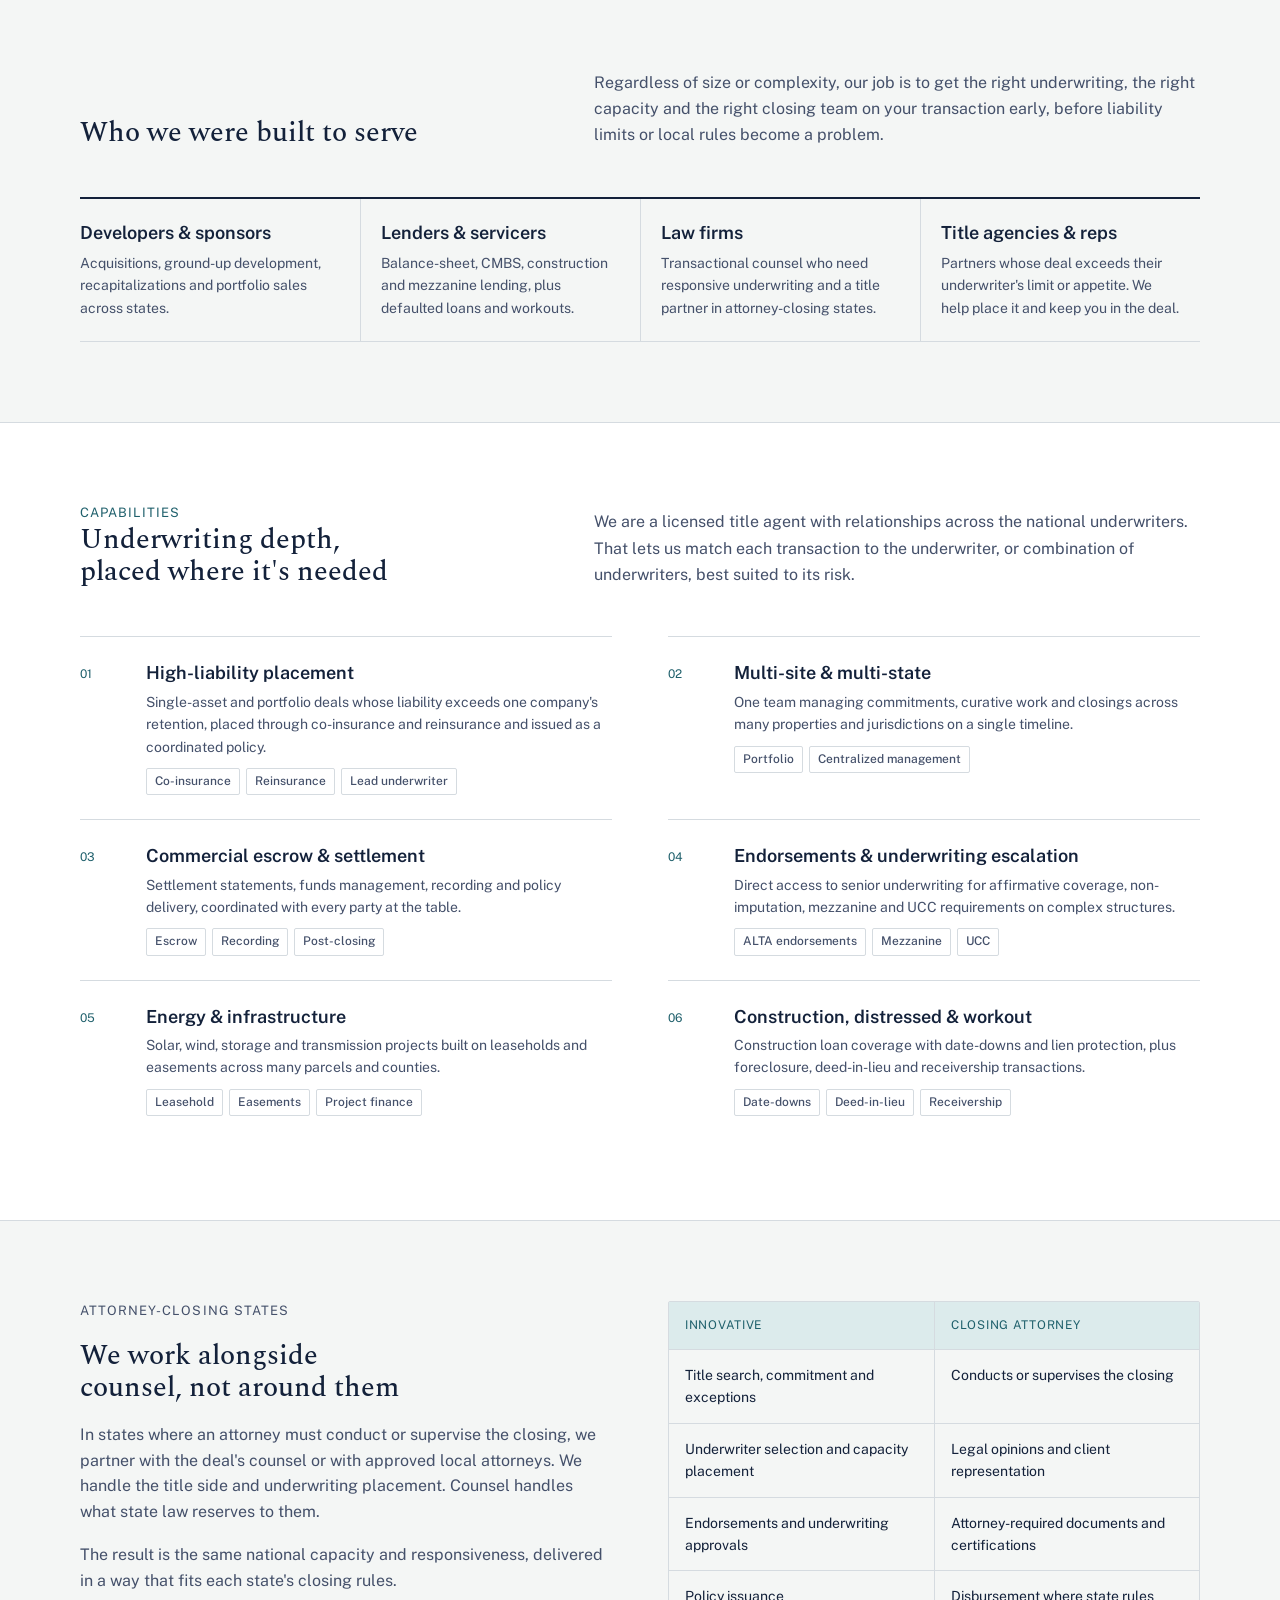
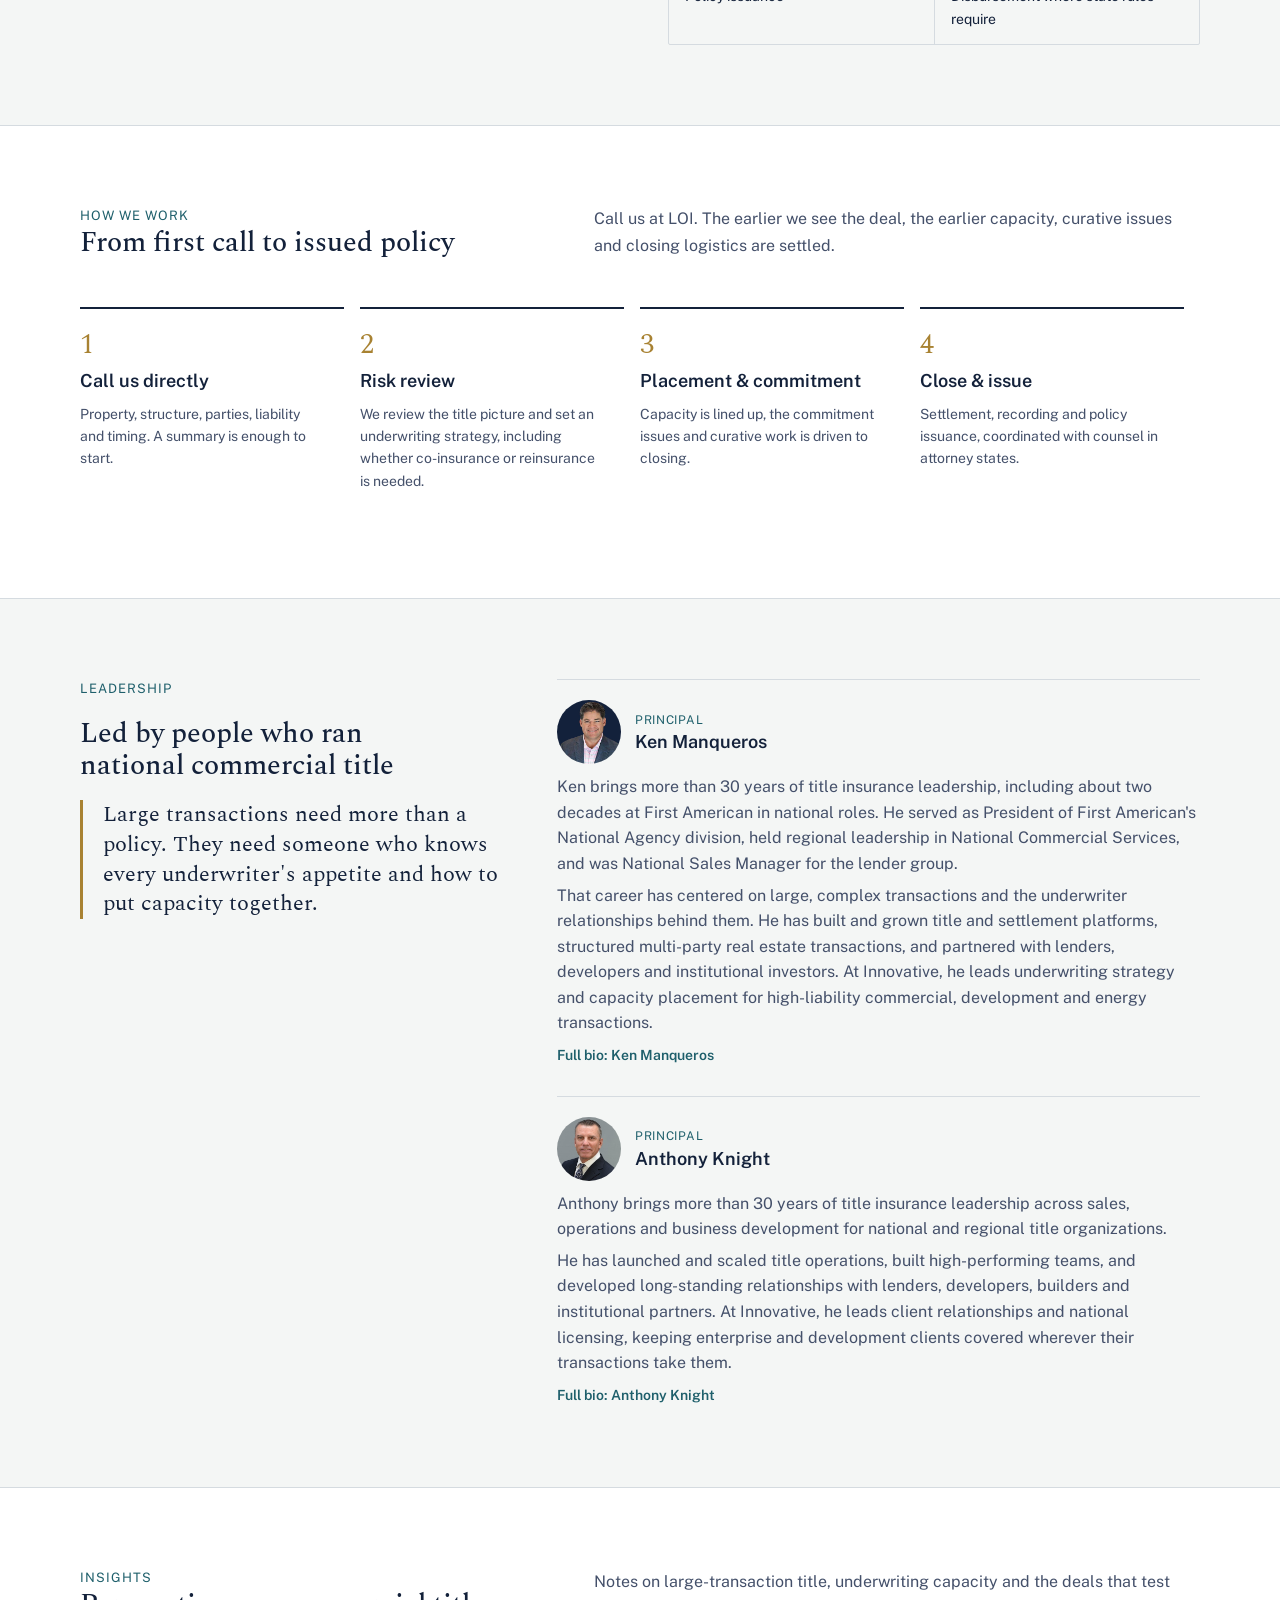
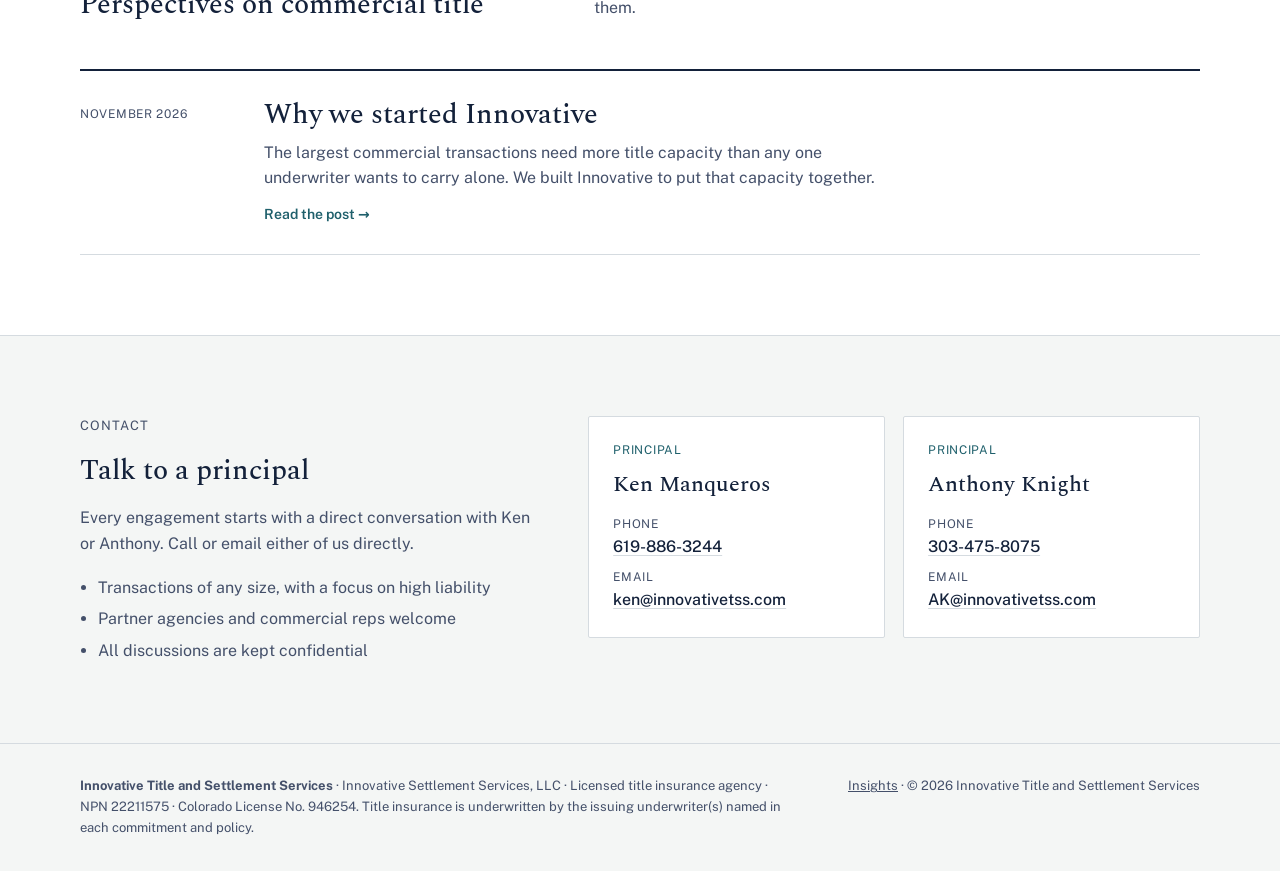
==== commit 0f6c4e8e: "Remove box around hero commitments" ====
--- a/index.html
+++ b/index.html
@@ -19,7 +19,7 @@
 <link rel="preconnect" href="https://fonts.googleapis.com">
 <link rel="preconnect" href="https://fonts.gstatic.com" crossorigin>
 <link rel="stylesheet" href="https://fonts.googleapis.com/css2?family=Spectral:wght@400;500;600;700&family=Public+Sans:wght@400;500;600;700&display=swap">
-<link rel="stylesheet" href="styles.css?v=e9005eb2">
+<link rel="stylesheet" href="styles.css?v=4c64c42e">
 </head>
 <body>
 <header class="site">
--- a/styles.css
+++ b/styles.css
@@ -243,6 +243,7 @@
 .hero{position:relative;isolation:isolate;color:#13213A;
   --ink:#13213A;--ink-2:#2E3A52;--steel:#1E5F6B;--rule:rgba(19,33,58,.25);
   background:
+    linear-gradient(180deg,rgba(244,246,245,0) 0%,rgba(244,246,245,0) 58%,rgba(244,246,245,.86) 76%,#F4F6F5 92%),
     linear-gradient(90deg,rgba(244,246,245,.92) 0%,rgba(244,246,245,.80) 36%,rgba(244,246,245,.15) 60%,rgba(244,246,245,0) 100%),
     url(hero-new-york.jpg) center 55%/cover no-repeat #6E9CC9}
 .hero .wrap{grid-template-columns:minmax(0,40rem);gap:44px;padding-block:80px 0}
@@ -254,18 +255,18 @@
 .hero .btn-ghost{border-color:#13213A;color:#13213A;background:rgba(255,255,255,.5)}
 .hero .btn-ghost:hover{background:#fff}
 .hero .schedule{grid-column:1/-1;width:min(var(--wrap) - 32px,calc(100vw - 32px));max-width:none;margin-bottom:0;
-  background:rgba(255,255,255,.88);-webkit-backdrop-filter:blur(8px);backdrop-filter:blur(8px);
-  border:0;border-top:3px solid #C9A24A;border-radius:0;box-shadow:none;padding:22px 28px;color:#13213A}
+  background:none;-webkit-backdrop-filter:none;backdrop-filter:none;
+  border:0;border-top:1px solid rgba(19,33,58,.18);border-radius:0;box-shadow:none;padding:26px 0 40px;color:#13213A}
 .hero .schedule-head{border:0;padding:0;margin:0 0 14px}
 .hero .schedule-head b{font-family:var(--mono);font-size:var(--s0);font-weight:600;letter-spacing:.1em;text-transform:uppercase;color:#8A6A22}
 .hero .beats{display:grid;grid-template-columns:repeat(3,minmax(0,1fr));gap:32px}
 .hero .beats li,.hero .beats li:first-child{display:block;padding:0;border:0}
 .hero .beats .n{display:block;font-size:var(--s2);color:#A88232;margin-bottom:4px}
 .hero .beats h3{font-size:var(--s3);margin:0 0 6px;color:#13213A}
-.hero .beats p{font-size:var(--s-sm);line-height:1.55;color:#44506A}
-.hero .schedule-foot{margin-top:16px;padding-top:12px;border-top:1px solid #D5DBE0;color:#44506A}
+.hero .beats p{font-size:var(--s-sm);line-height:1.6;color:#3A465C}
+.hero .schedule-foot{margin-top:18px;padding-top:0;border-top:0;color:#44506A}
 @media (max-width:900px){
-  .hero{background:linear-gradient(180deg,rgba(244,246,245,.88),rgba(244,246,245,.70)),url(hero-new-york.jpg) 50% center/cover no-repeat #6E9CC9}
+  .hero{background:linear-gradient(180deg,rgba(244,246,245,.88) 0%,rgba(244,246,245,.70) 40%,rgba(244,246,245,.94) 62%,#F4F6F5 80%),url(hero-new-york.jpg) 50% center/cover no-repeat #6E9CC9}
   .hero .wrap{padding-block:44px 0}
-  .hero .schedule{width:auto;padding:20px 18px}
+  .hero .schedule{width:auto;padding:22px 0 32px}
   .hero .beats{grid-template-columns:1fr;gap:20px}}
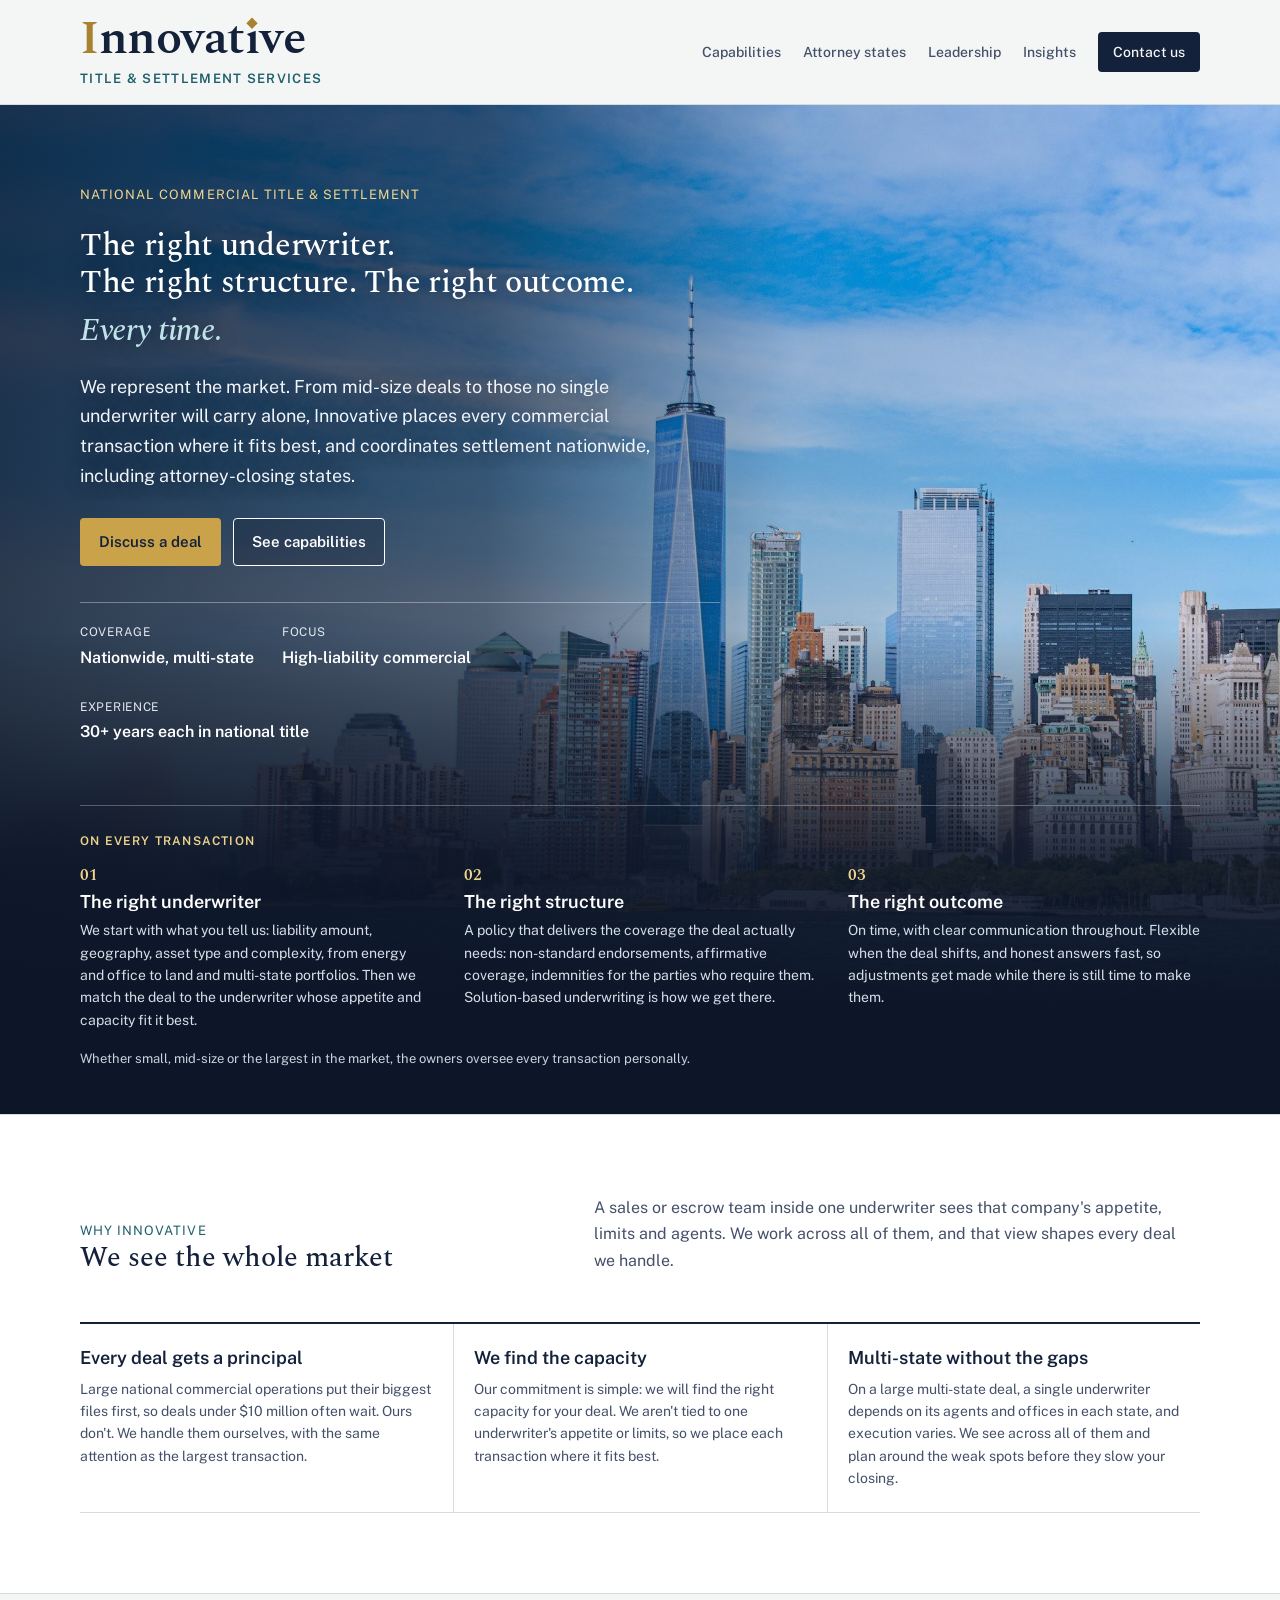
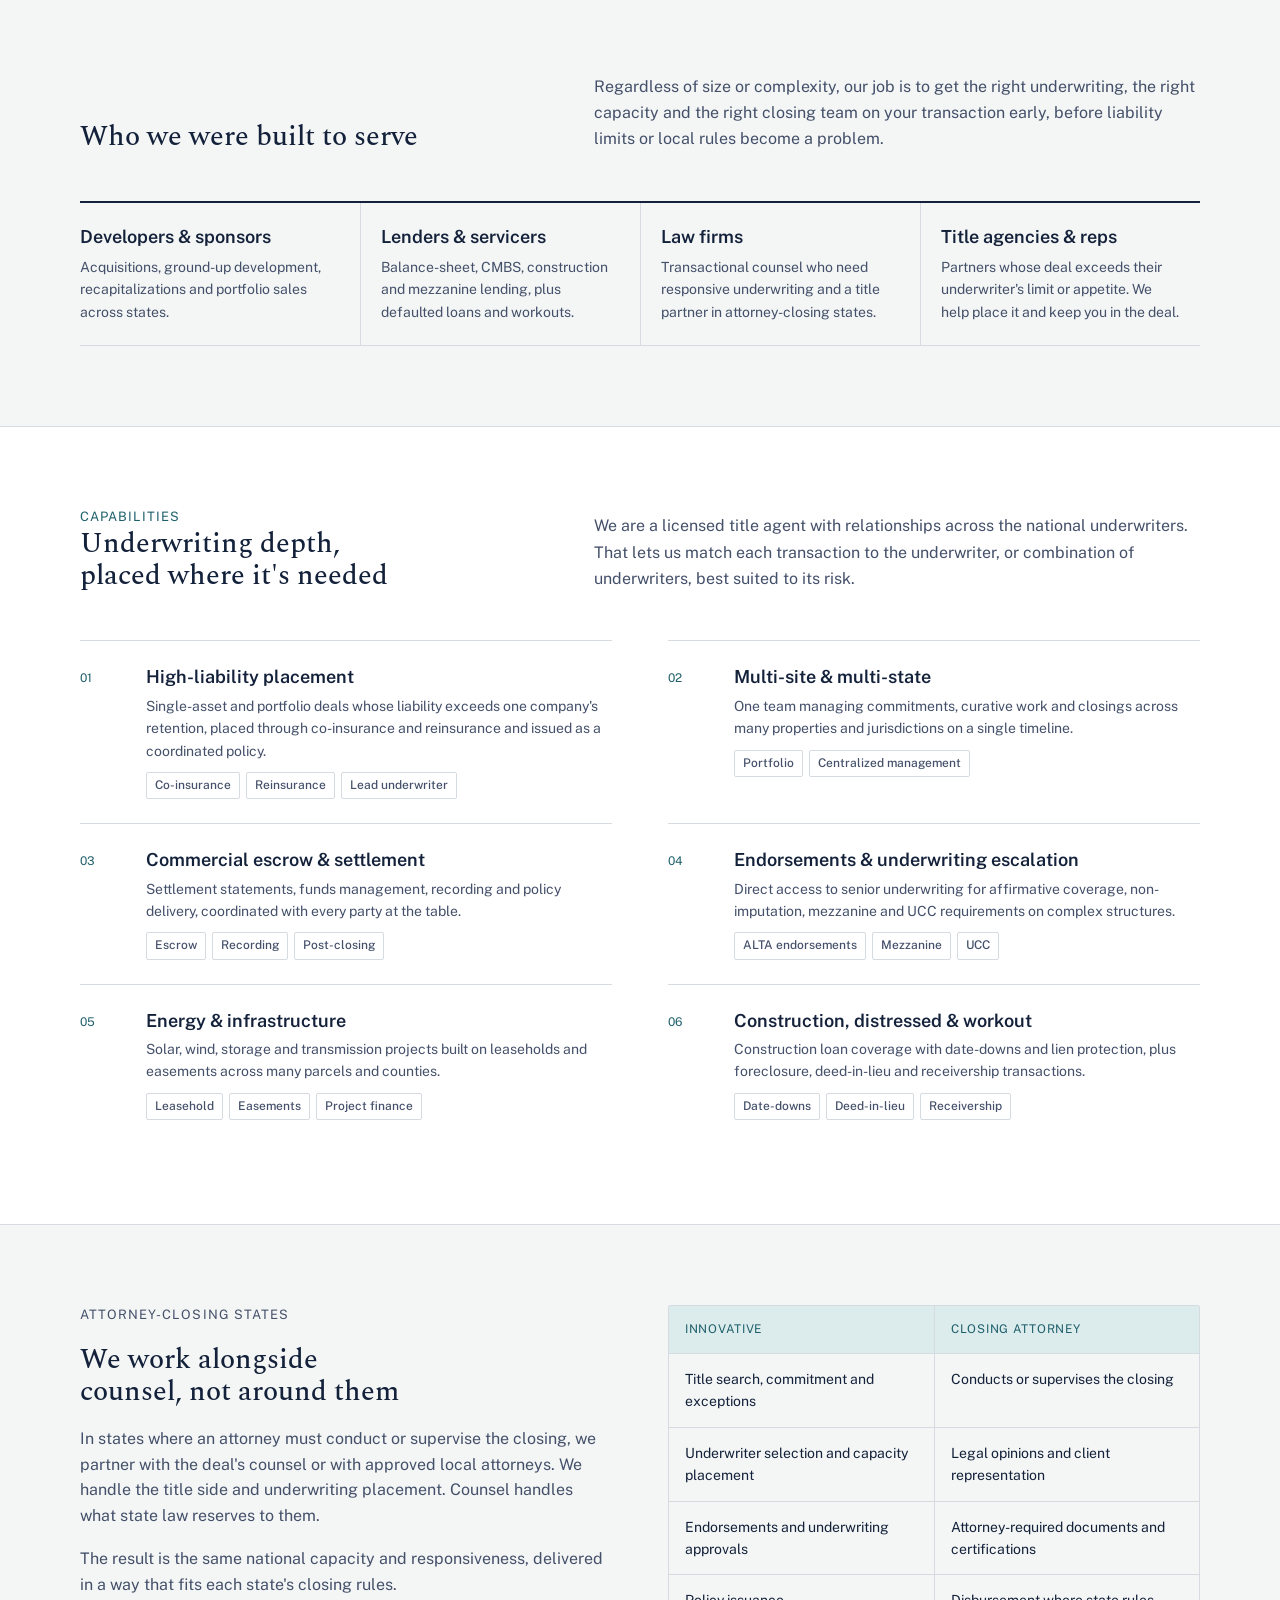
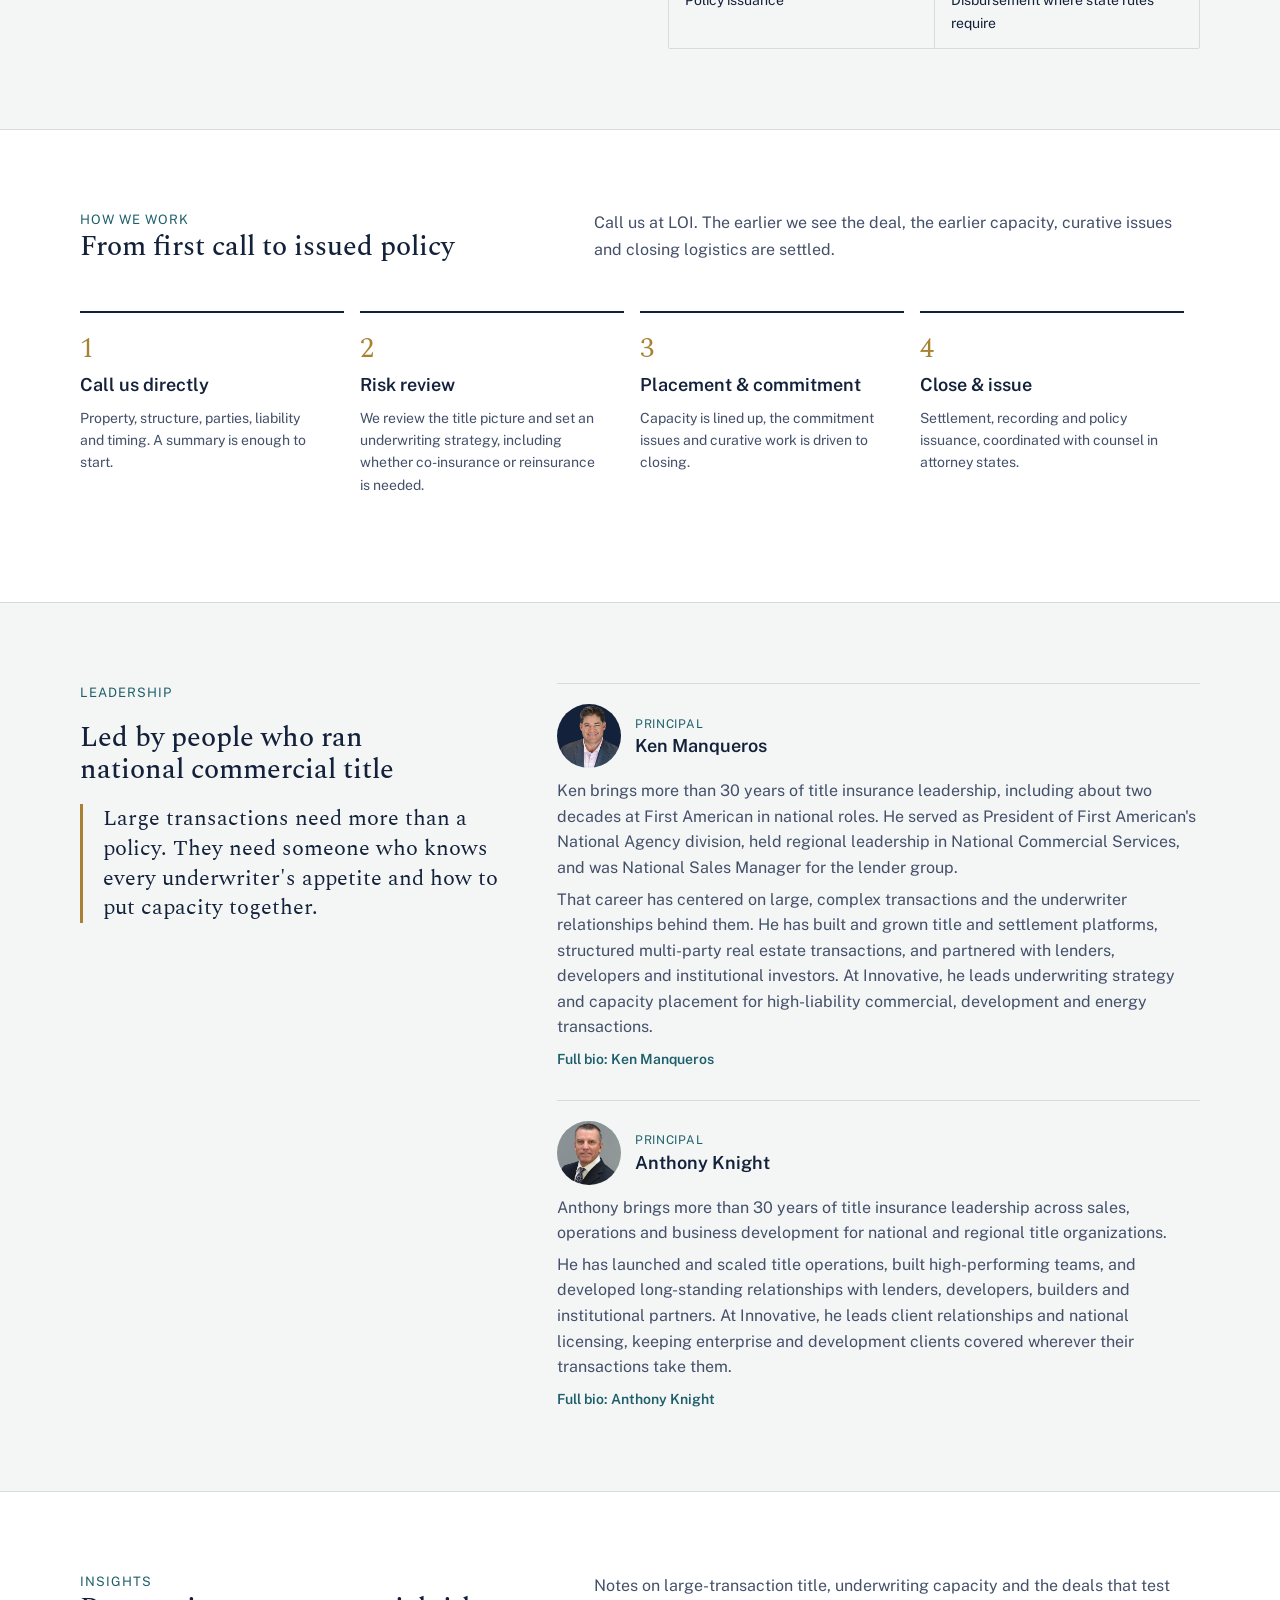
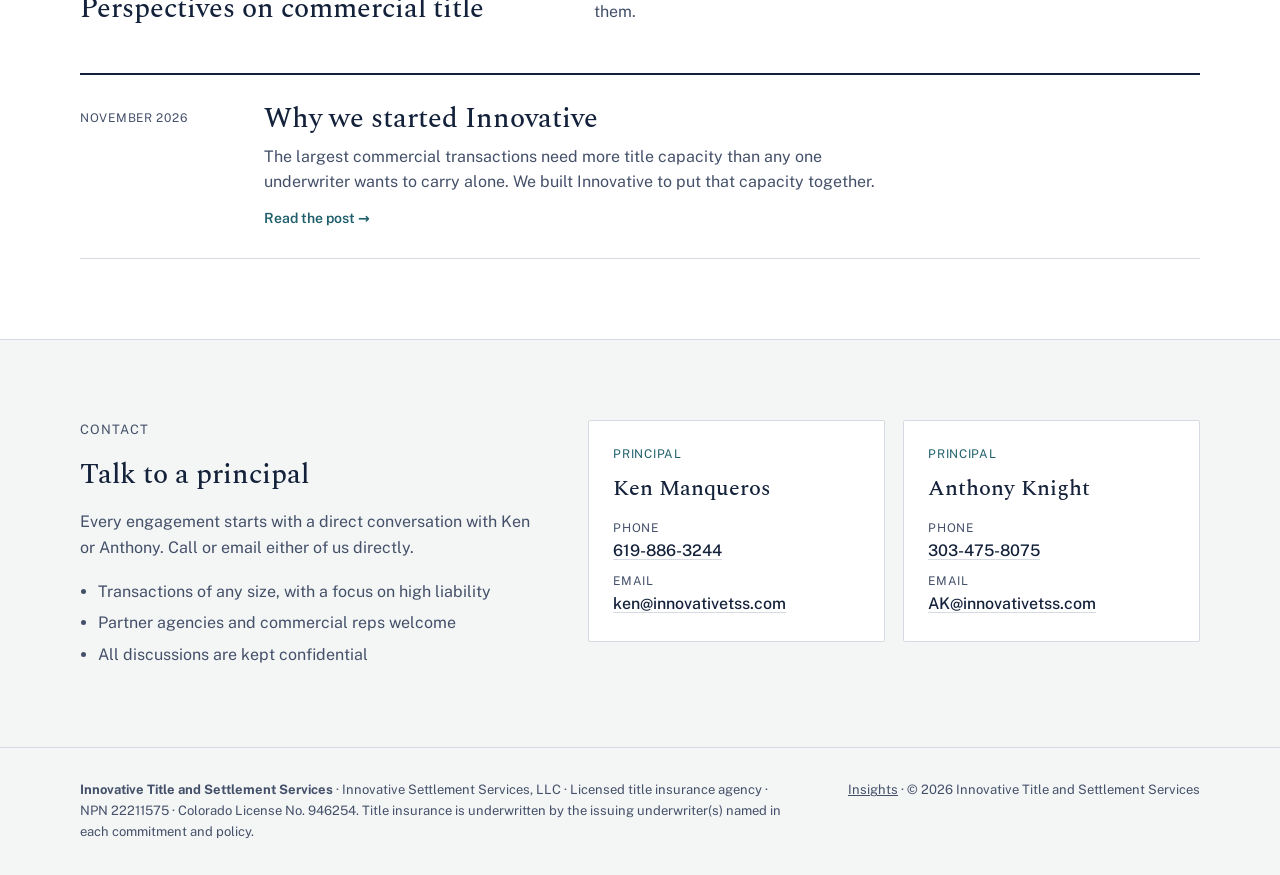
==== commit 11fed401: "Dark navy hero with New York skyline" ====
--- a/index.html
+++ b/index.html
@@ -19,7 +19,7 @@
 <link rel="preconnect" href="https://fonts.googleapis.com">
 <link rel="preconnect" href="https://fonts.gstatic.com" crossorigin>
 <link rel="stylesheet" href="https://fonts.googleapis.com/css2?family=Spectral:wght@400;500;600;700&family=Public+Sans:wght@400;500;600;700&display=swap">
-<link rel="stylesheet" href="styles.css?v=4c64c42e">
+<link rel="stylesheet" href="styles.css?v=825470cb">
 </head>
 <body>
 <header class="site">
--- a/styles.css
+++ b/styles.css
@@ -238,35 +238,37 @@
 .bio-photo{width:160px;height:160px;border-radius:50%;object-fit:cover;display:block}
 .avatar{overflow:hidden}
 
-/* hero: downtown San Diego, light navy tint */
+/* hero: New York skyline, dark navy treatment, no box behind the commitments */
 body{margin:0}
-.hero{position:relative;isolation:isolate;color:#13213A;
-  --ink:#13213A;--ink-2:#2E3A52;--steel:#1E5F6B;--rule:rgba(19,33,58,.25);
+.hero{position:relative;isolation:isolate;color:#fff;
+  --ink:#FFFFFF;--ink-2:#E3E8EF;--steel:#BFE3E8;--rule:rgba(255,255,255,.30);
   background:
-    linear-gradient(180deg,rgba(244,246,245,0) 0%,rgba(244,246,245,0) 58%,rgba(244,246,245,.86) 76%,#F4F6F5 92%),
-    linear-gradient(90deg,rgba(244,246,245,.92) 0%,rgba(244,246,245,.80) 36%,rgba(244,246,245,.15) 60%,rgba(244,246,245,0) 100%),
-    url(hero-new-york.jpg) center 55%/cover no-repeat #6E9CC9}
+    linear-gradient(180deg,rgba(13,22,40,0) 0%,rgba(13,22,40,0) 52%,rgba(13,22,40,.86) 74%,#0D1628 90%),
+    linear-gradient(90deg,rgba(13,22,40,.82) 0%,rgba(13,22,40,.64) 38%,rgba(13,22,40,.20) 62%,rgba(13,22,40,.08) 100%),
+    url(hero-new-york.jpg) center 55%/cover no-repeat #0D1628}
 .hero .wrap{grid-template-columns:minmax(0,40rem);gap:44px;padding-block:80px 0}
-.hero h1,.hero .lede{text-shadow:0 0 18px rgba(244,246,245,.9)}
-.hero .eyebrow{color:#8A6A22}
-.hero .lede{color:#2E3A52}
-.hero .btn-primary{background:#13213A;color:#fff}
-.hero .btn-primary:hover{background:#1E5F6B}
-.hero .btn-ghost{border-color:#13213A;color:#13213A;background:rgba(255,255,255,.5)}
-.hero .btn-ghost:hover{background:#fff}
+.hero h1,.hero .lede{text-shadow:0 1px 18px rgba(13,22,40,.5)}
+.hero .eyebrow{color:#F0D48E}
+.hero .lede{color:#F1F4F8}
+.hero .hero-facts{border-top-color:rgba(255,255,255,.35)}
+.hero .btn-primary{background:#C9A24A;color:#13213A}
+.hero .btn-primary:hover{background:#E2C27A}
+.hero .btn-ghost{border-color:#fff;color:#fff;background:rgba(13,22,40,.25)}
+.hero .btn-ghost:hover{background:rgba(255,255,255,.15)}
 .hero .schedule{grid-column:1/-1;width:min(var(--wrap) - 32px,calc(100vw - 32px));max-width:none;margin-bottom:0;
-  background:none;-webkit-backdrop-filter:none;backdrop-filter:none;
-  border:0;border-top:1px solid rgba(19,33,58,.18);border-radius:0;box-shadow:none;padding:26px 0 40px;color:#13213A}
+  background:none;border:0;border-top:1px solid rgba(255,255,255,.28);border-radius:0;box-shadow:none;padding:26px 0 44px;color:#fff}
 .hero .schedule-head{border:0;padding:0;margin:0 0 14px}
-.hero .schedule-head b{font-family:var(--mono);font-size:var(--s0);font-weight:600;letter-spacing:.1em;text-transform:uppercase;color:#8A6A22}
+.hero .schedule-head b{font-family:var(--mono);font-size:var(--s0);font-weight:600;letter-spacing:.1em;text-transform:uppercase;color:#F0D48E}
 .hero .beats{display:grid;grid-template-columns:repeat(3,minmax(0,1fr));gap:32px}
 .hero .beats li,.hero .beats li:first-child{display:block;padding:0;border:0}
-.hero .beats .n{display:block;font-size:var(--s2);color:#A88232;margin-bottom:4px}
-.hero .beats h3{font-size:var(--s3);margin:0 0 6px;color:#13213A}
-.hero .beats p{font-size:var(--s-sm);line-height:1.6;color:#3A465C}
-.hero .schedule-foot{margin-top:18px;padding-top:0;border-top:0;color:#44506A}
+.hero .beats .n{display:block;font-size:var(--s2);color:#F0D48E;margin-bottom:4px}
+.hero .beats h3{font-size:var(--s3);margin:0 0 6px;color:#fff}
+.hero .beats p{font-size:var(--s-sm);line-height:1.6;color:#D6DDE7}
+.hero .schedule-foot{margin-top:18px;padding-top:0;border-top:0;color:#C9D2DE}
 @media (max-width:900px){
-  .hero{background:linear-gradient(180deg,rgba(244,246,245,.88) 0%,rgba(244,246,245,.70) 40%,rgba(244,246,245,.94) 62%,#F4F6F5 80%),url(hero-new-york.jpg) 50% center/cover no-repeat #6E9CC9}
+  .hero{background:
+    linear-gradient(180deg,rgba(13,22,40,.74) 0%,rgba(13,22,40,.62) 38%,rgba(13,22,40,.92) 58%,#0D1628 74%),
+    url(hero-new-york.jpg) 50% top/auto 900px no-repeat #0D1628}
   .hero .wrap{padding-block:44px 0}
-  .hero .schedule{width:auto;padding:22px 0 32px}
+  .hero .schedule{width:auto;padding:22px 0 34px}
   .hero .beats{grid-template-columns:1fr;gap:20px}}
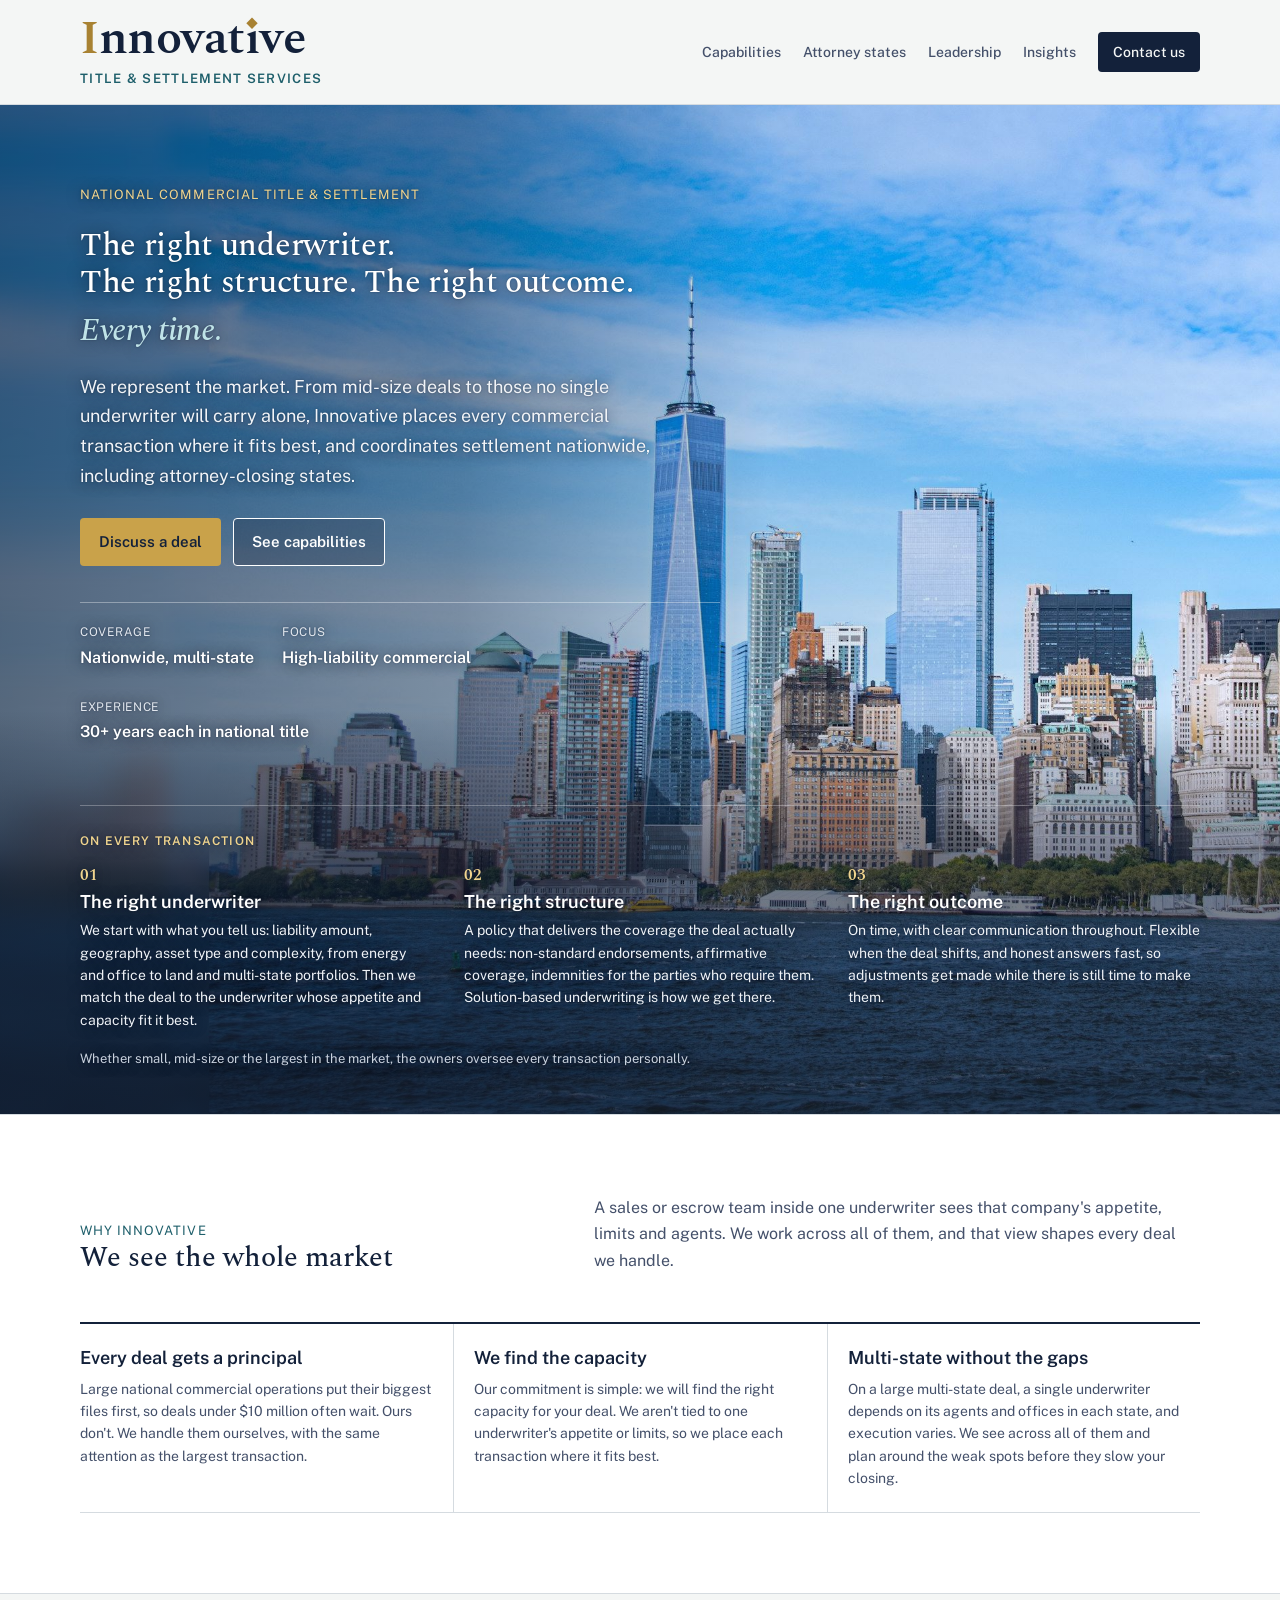
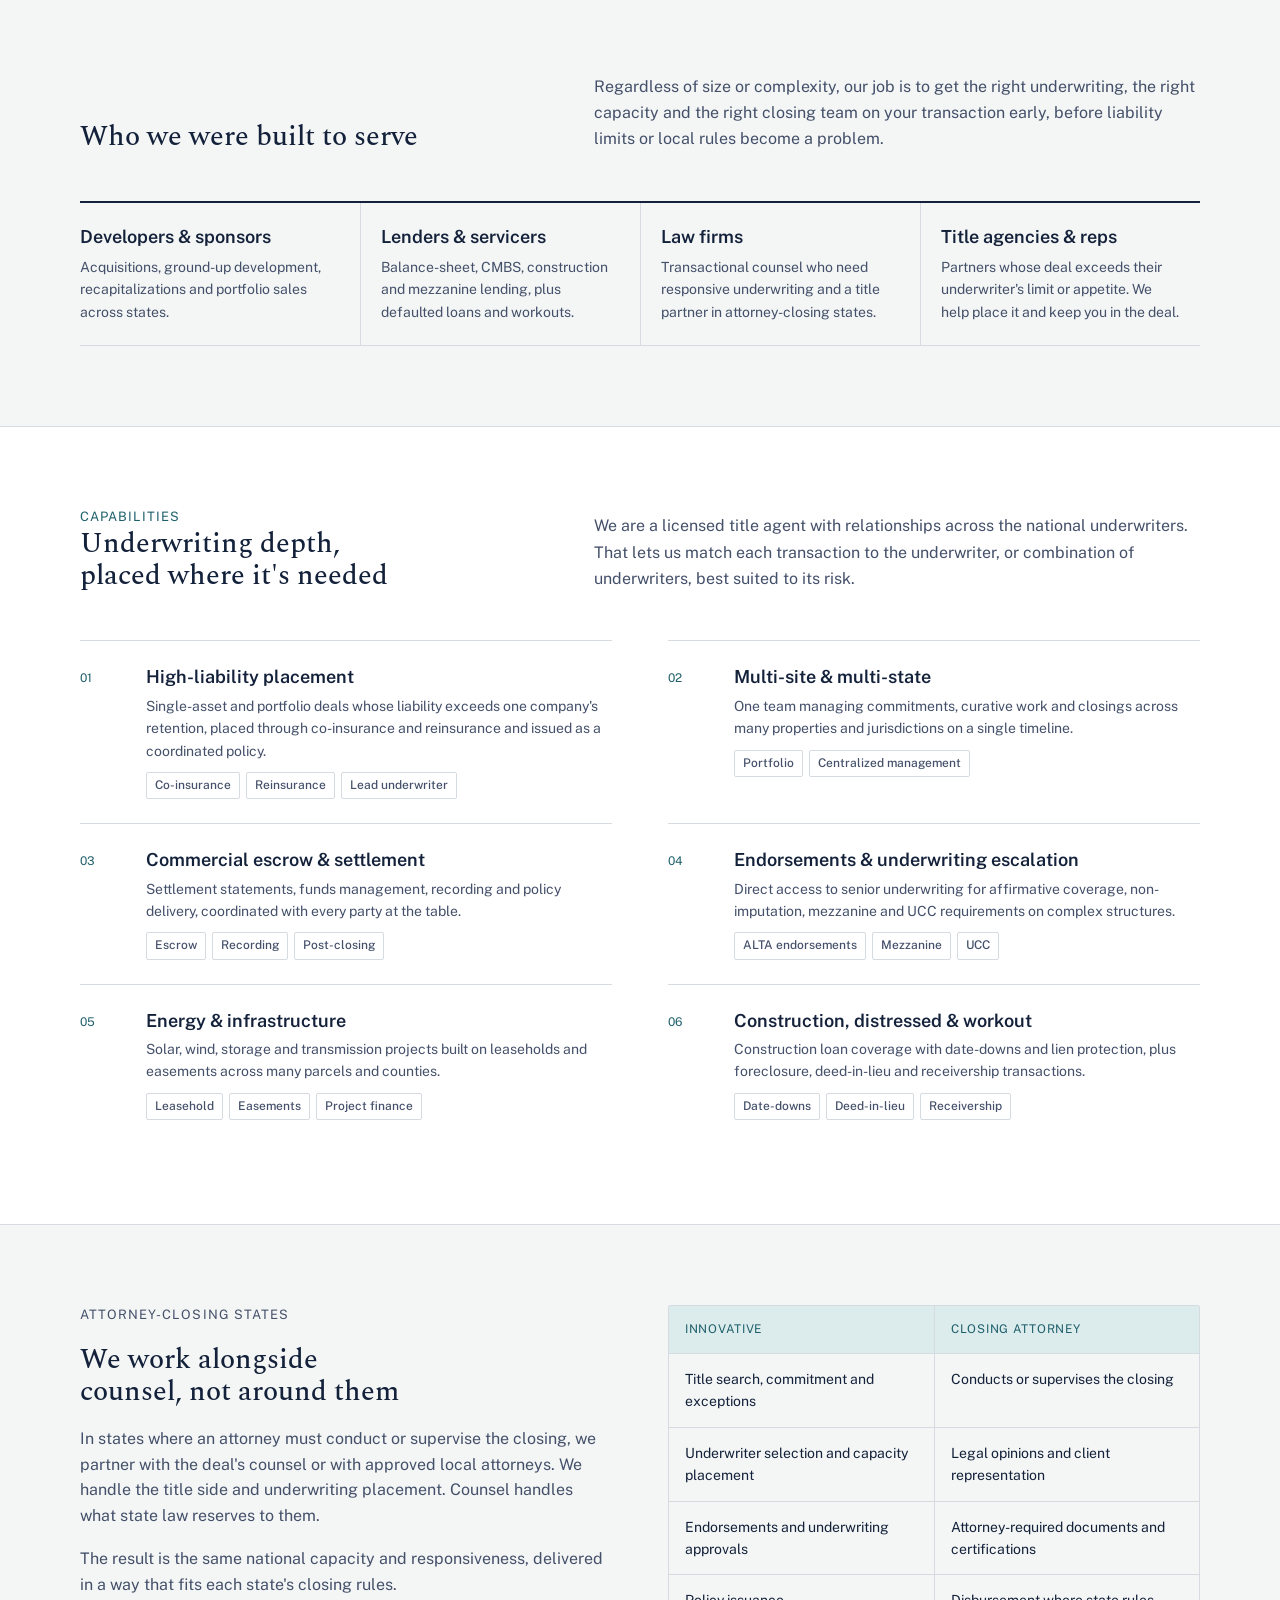
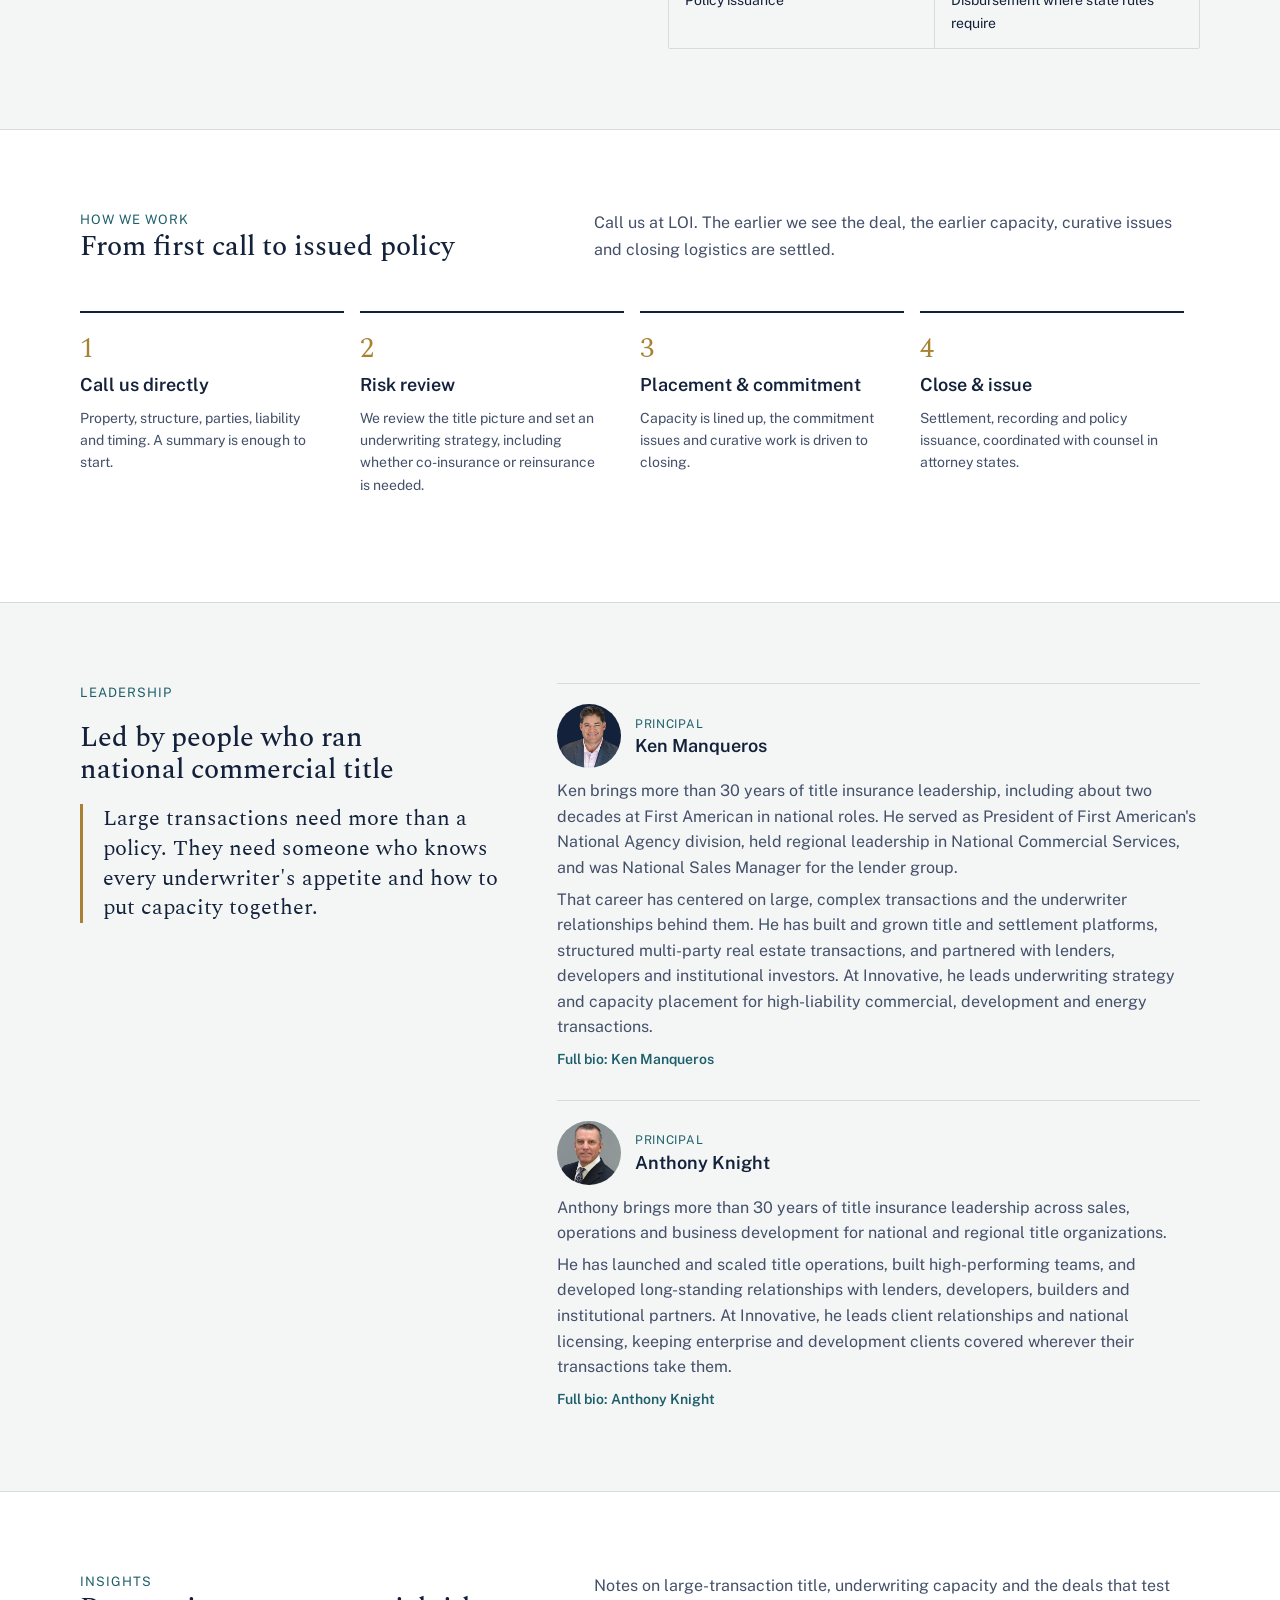
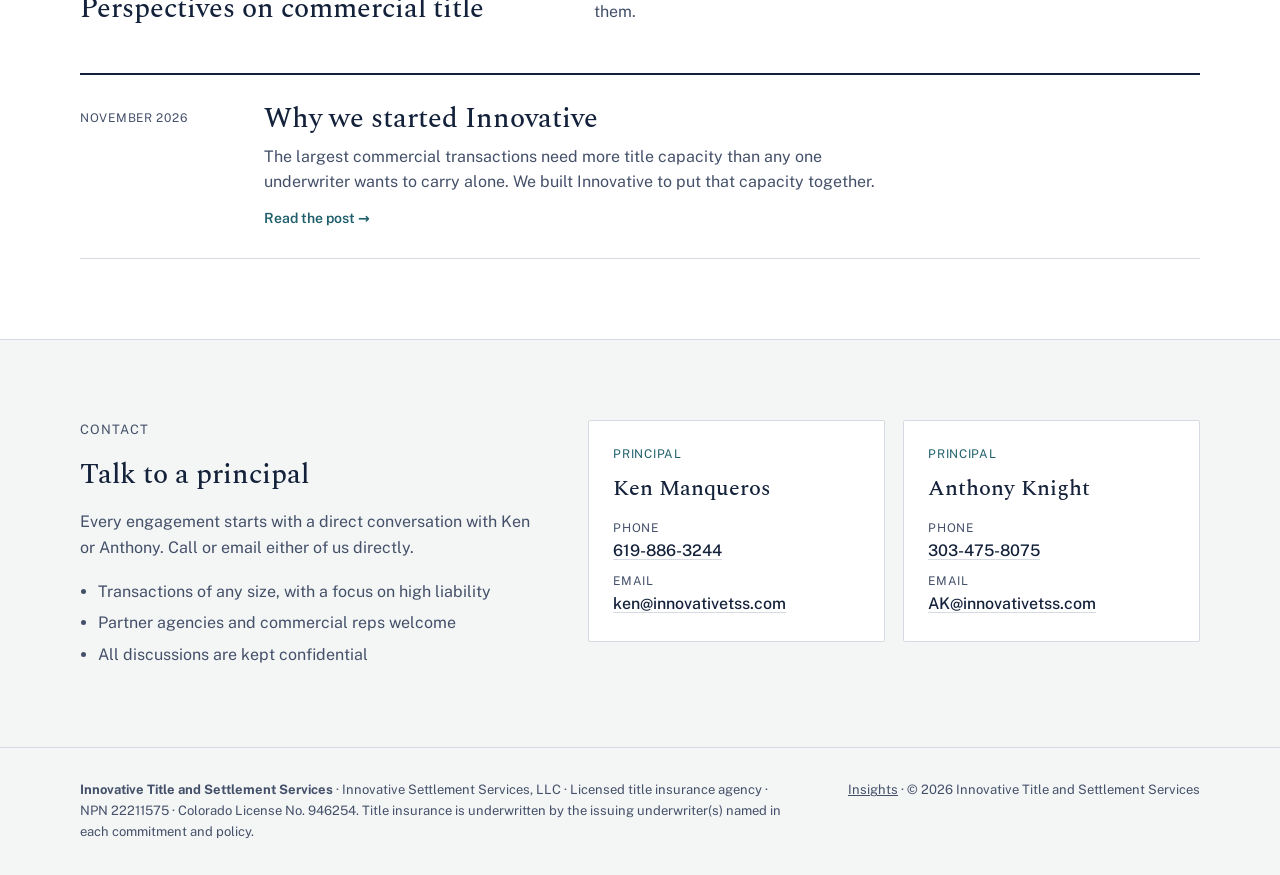
==== commit 2a1c989e: "Lighter navy tint on NYC hero" ====
--- a/index.html
+++ b/index.html
@@ -19,7 +19,7 @@
 <link rel="preconnect" href="https://fonts.googleapis.com">
 <link rel="preconnect" href="https://fonts.gstatic.com" crossorigin>
 <link rel="stylesheet" href="https://fonts.googleapis.com/css2?family=Spectral:wght@400;500;600;700&family=Public+Sans:wght@400;500;600;700&display=swap">
-<link rel="stylesheet" href="styles.css?v=825470cb">
+<link rel="stylesheet" href="styles.css?v=b5c7e8bd">
 </head>
 <body>
 <header class="site">
--- a/styles.css
+++ b/styles.css
@@ -243,11 +243,11 @@
 .hero{position:relative;isolation:isolate;color:#fff;
   --ink:#FFFFFF;--ink-2:#E3E8EF;--steel:#BFE3E8;--rule:rgba(255,255,255,.30);
   background:
-    linear-gradient(180deg,rgba(13,22,40,0) 0%,rgba(13,22,40,0) 52%,rgba(13,22,40,.86) 74%,#0D1628 90%),
-    linear-gradient(90deg,rgba(13,22,40,.82) 0%,rgba(13,22,40,.64) 38%,rgba(13,22,40,.20) 62%,rgba(13,22,40,.08) 100%),
+    linear-gradient(180deg,rgba(13,22,40,0) 0%,rgba(13,22,40,0) 60%,rgba(13,22,40,.50) 76%,rgba(13,22,40,.70) 100%),
+    linear-gradient(90deg,rgba(13,22,40,.60) 0%,rgba(13,22,40,.42) 36%,rgba(13,22,40,.08) 60%,rgba(13,22,40,0) 100%),
     url(hero-new-york.jpg) center 55%/cover no-repeat #0D1628}
 .hero .wrap{grid-template-columns:minmax(0,40rem);gap:44px;padding-block:80px 0}
-.hero h1,.hero .lede{text-shadow:0 1px 18px rgba(13,22,40,.5)}
+.hero h1,.hero .lede,.hero .eyebrow,.hero .hero-facts,.hero .schedule{text-shadow:0 1px 14px rgba(13,22,40,.65),0 0 2px rgba(13,22,40,.4)}
 .hero .eyebrow{color:#F0D48E}
 .hero .lede{color:#F1F4F8}
 .hero .hero-facts{border-top-color:rgba(255,255,255,.35)}
@@ -263,11 +263,11 @@
 .hero .beats li,.hero .beats li:first-child{display:block;padding:0;border:0}
 .hero .beats .n{display:block;font-size:var(--s2);color:#F0D48E;margin-bottom:4px}
 .hero .beats h3{font-size:var(--s3);margin:0 0 6px;color:#fff}
-.hero .beats p{font-size:var(--s-sm);line-height:1.6;color:#D6DDE7}
+.hero .beats p{font-size:var(--s-sm);line-height:1.6;color:#EEF2F7}
 .hero .schedule-foot{margin-top:18px;padding-top:0;border-top:0;color:#C9D2DE}
 @media (max-width:900px){
   .hero{background:
-    linear-gradient(180deg,rgba(13,22,40,.74) 0%,rgba(13,22,40,.62) 38%,rgba(13,22,40,.92) 58%,#0D1628 74%),
+    linear-gradient(180deg,rgba(13,22,40,.58) 0%,rgba(13,22,40,.48) 38%,rgba(13,22,40,.82) 58%,#0D1628 76%),
     url(hero-new-york.jpg) 50% top/auto 900px no-repeat #0D1628}
   .hero .wrap{padding-block:44px 0}
   .hero .schedule{width:auto;padding:22px 0 34px}
